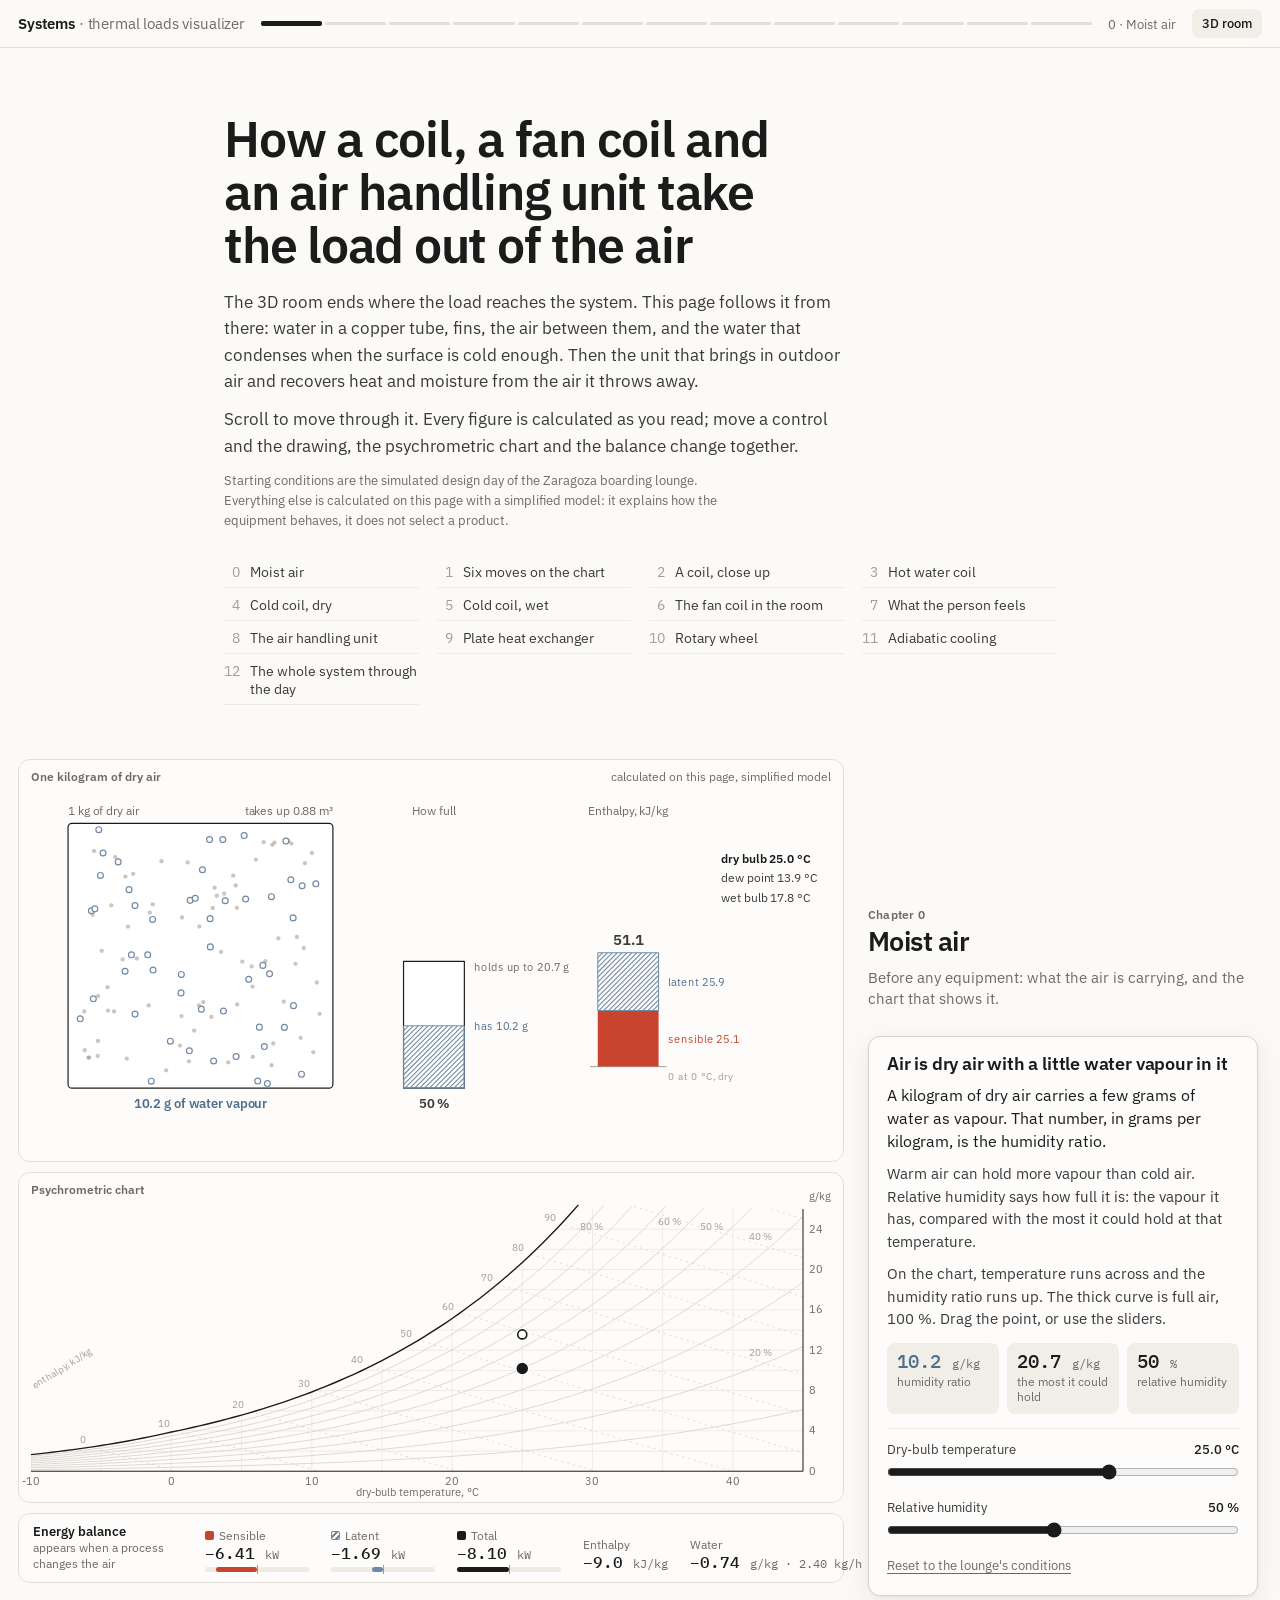
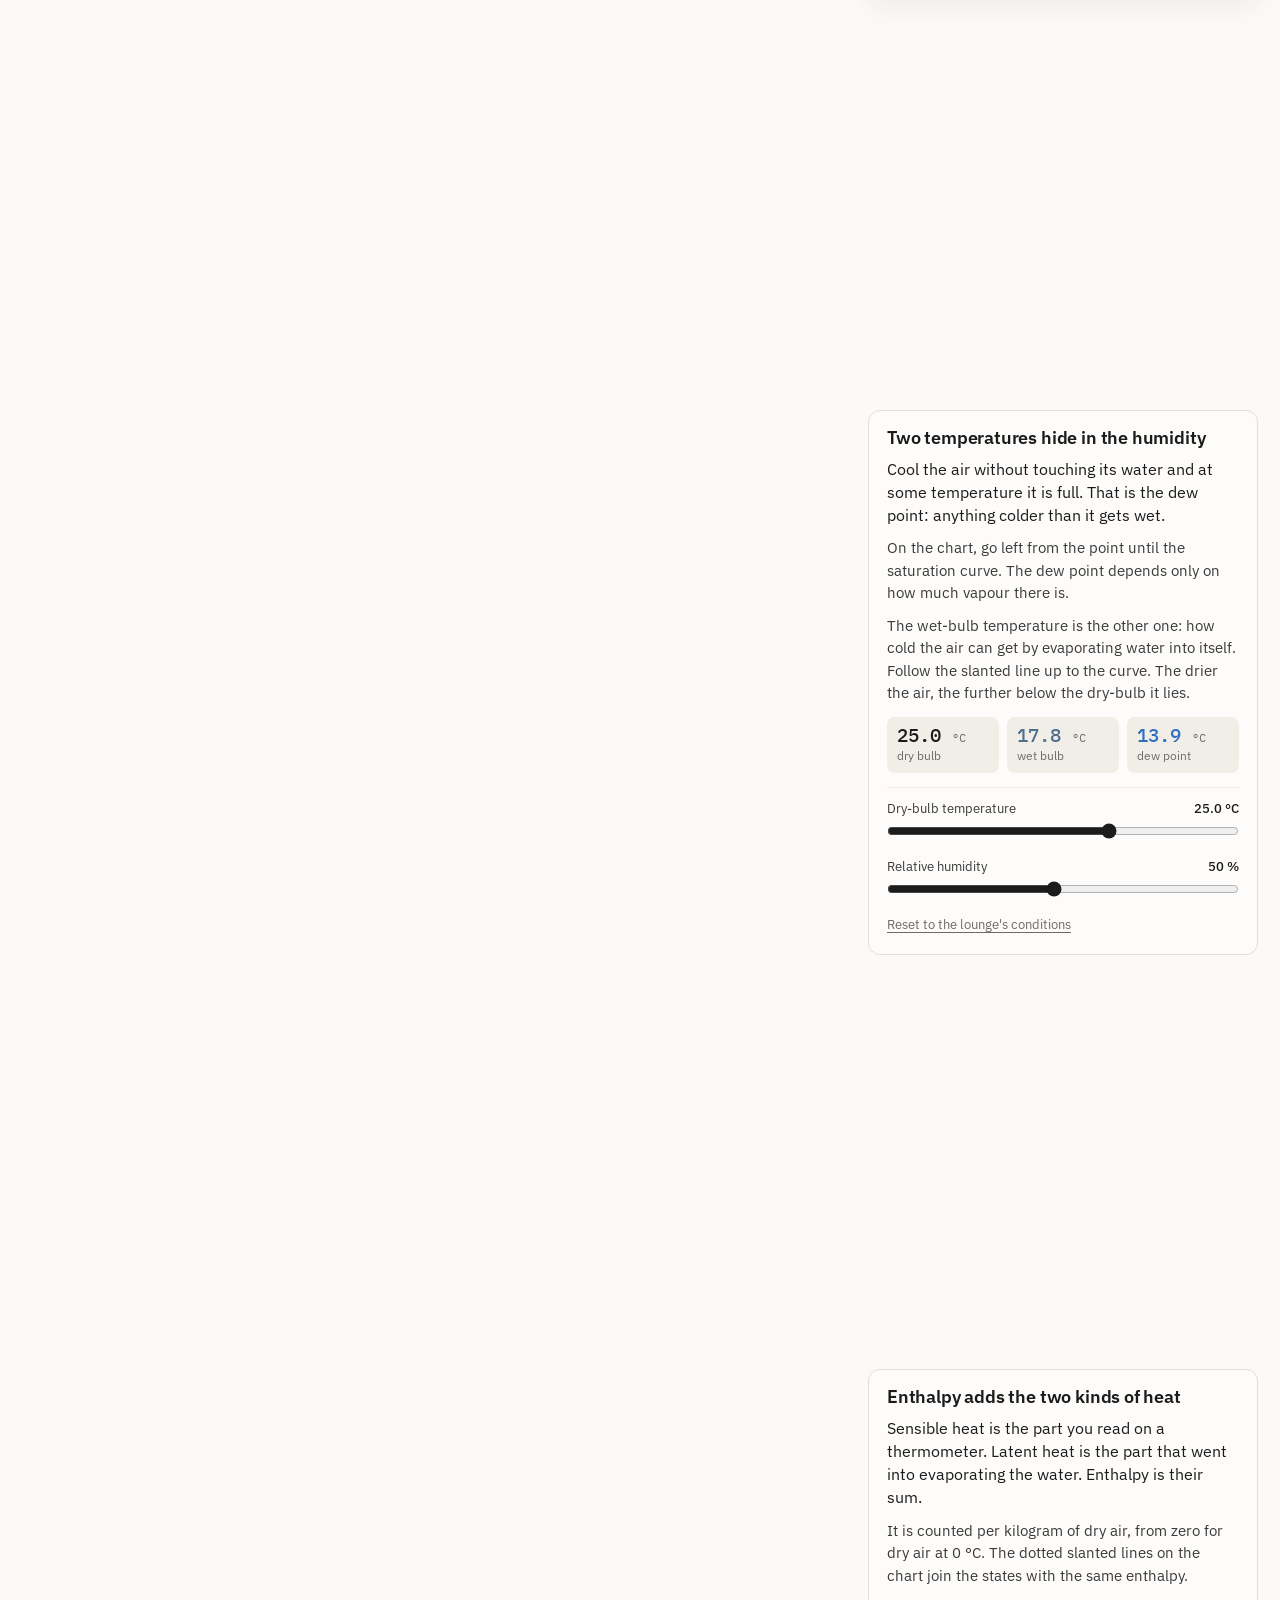
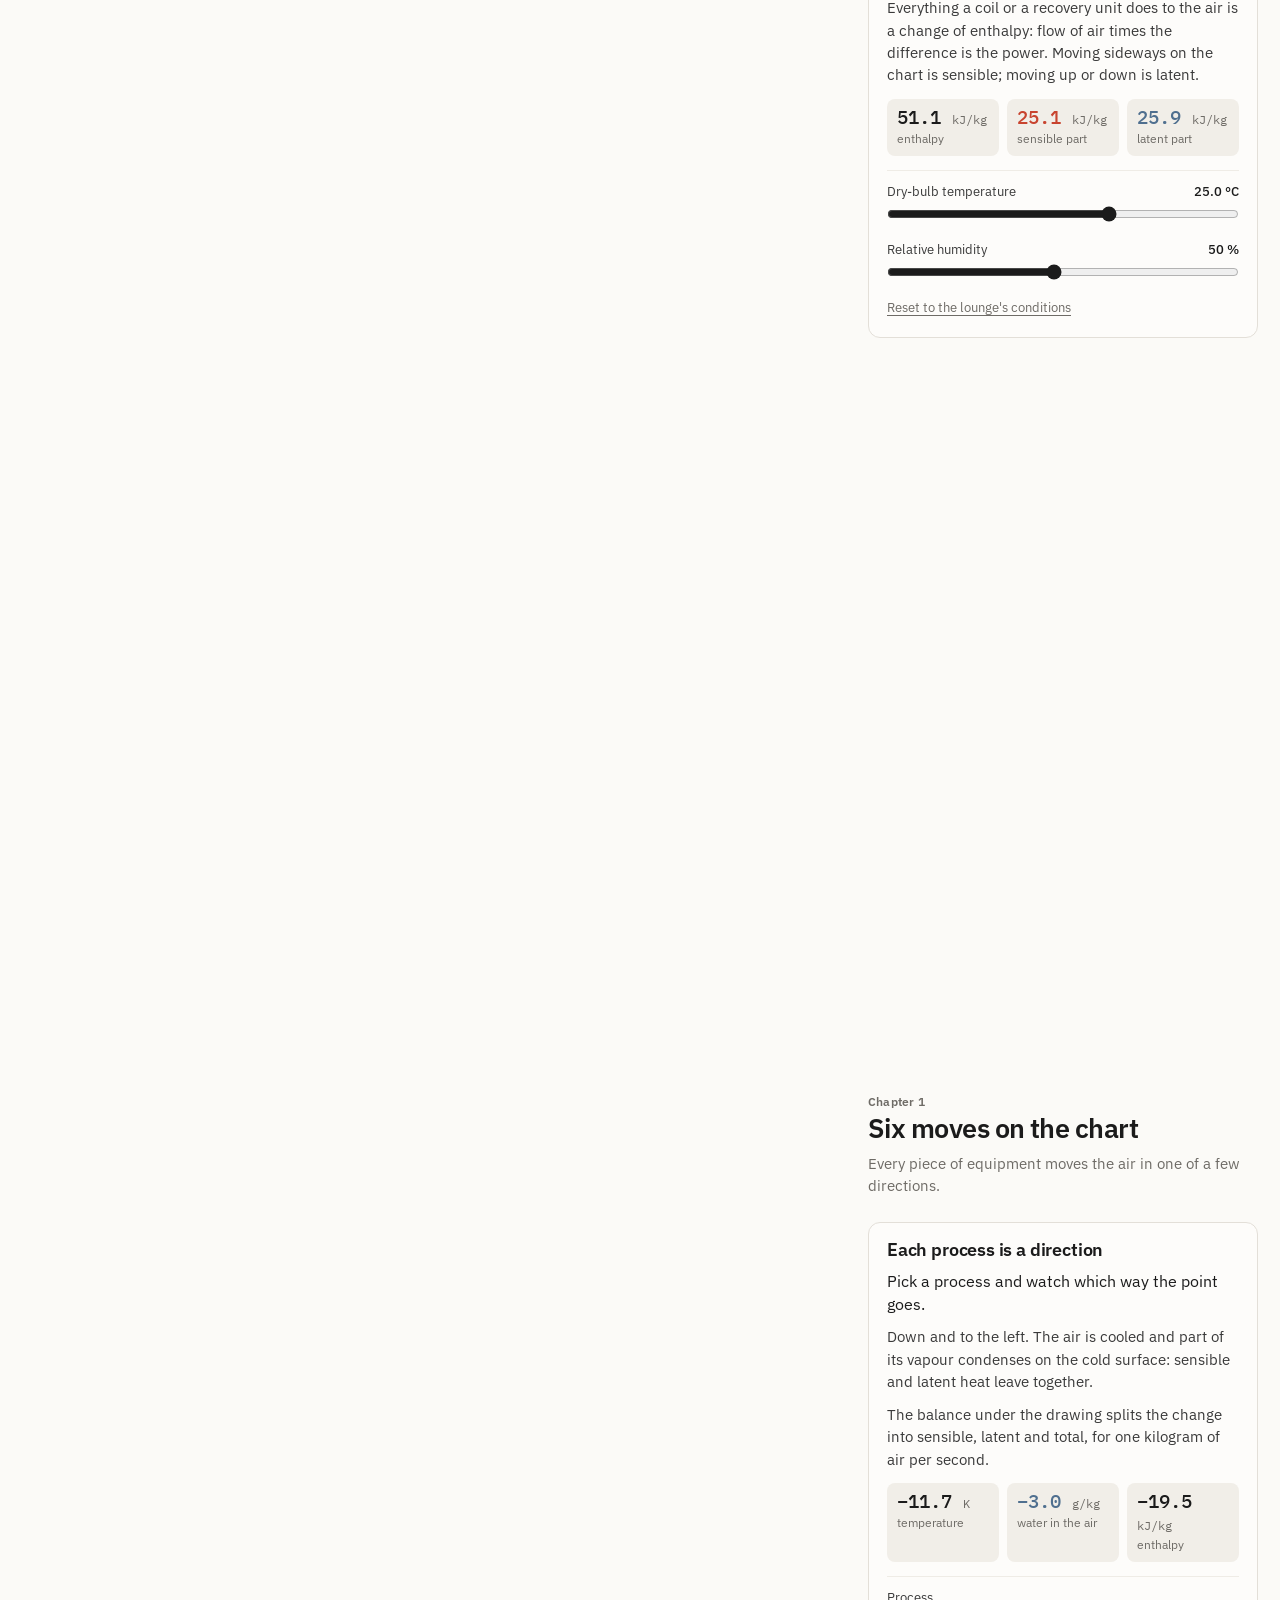
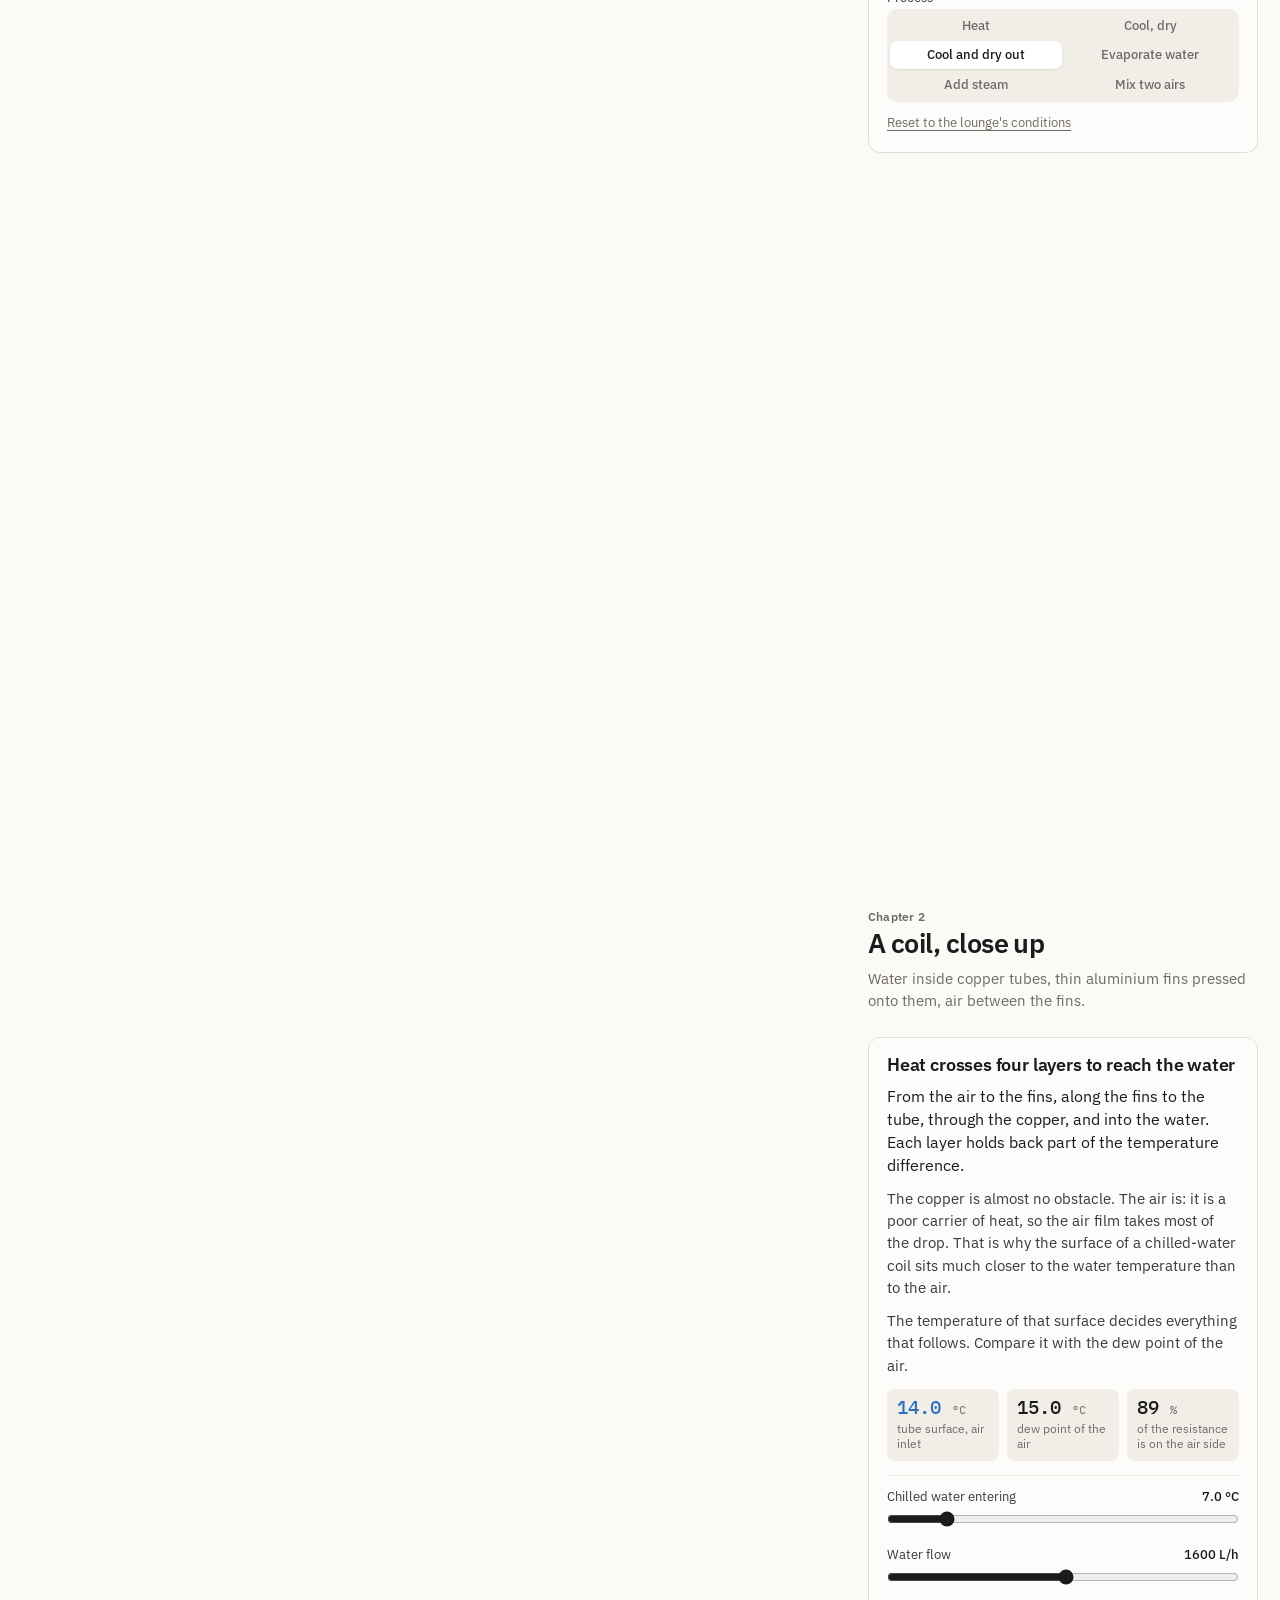
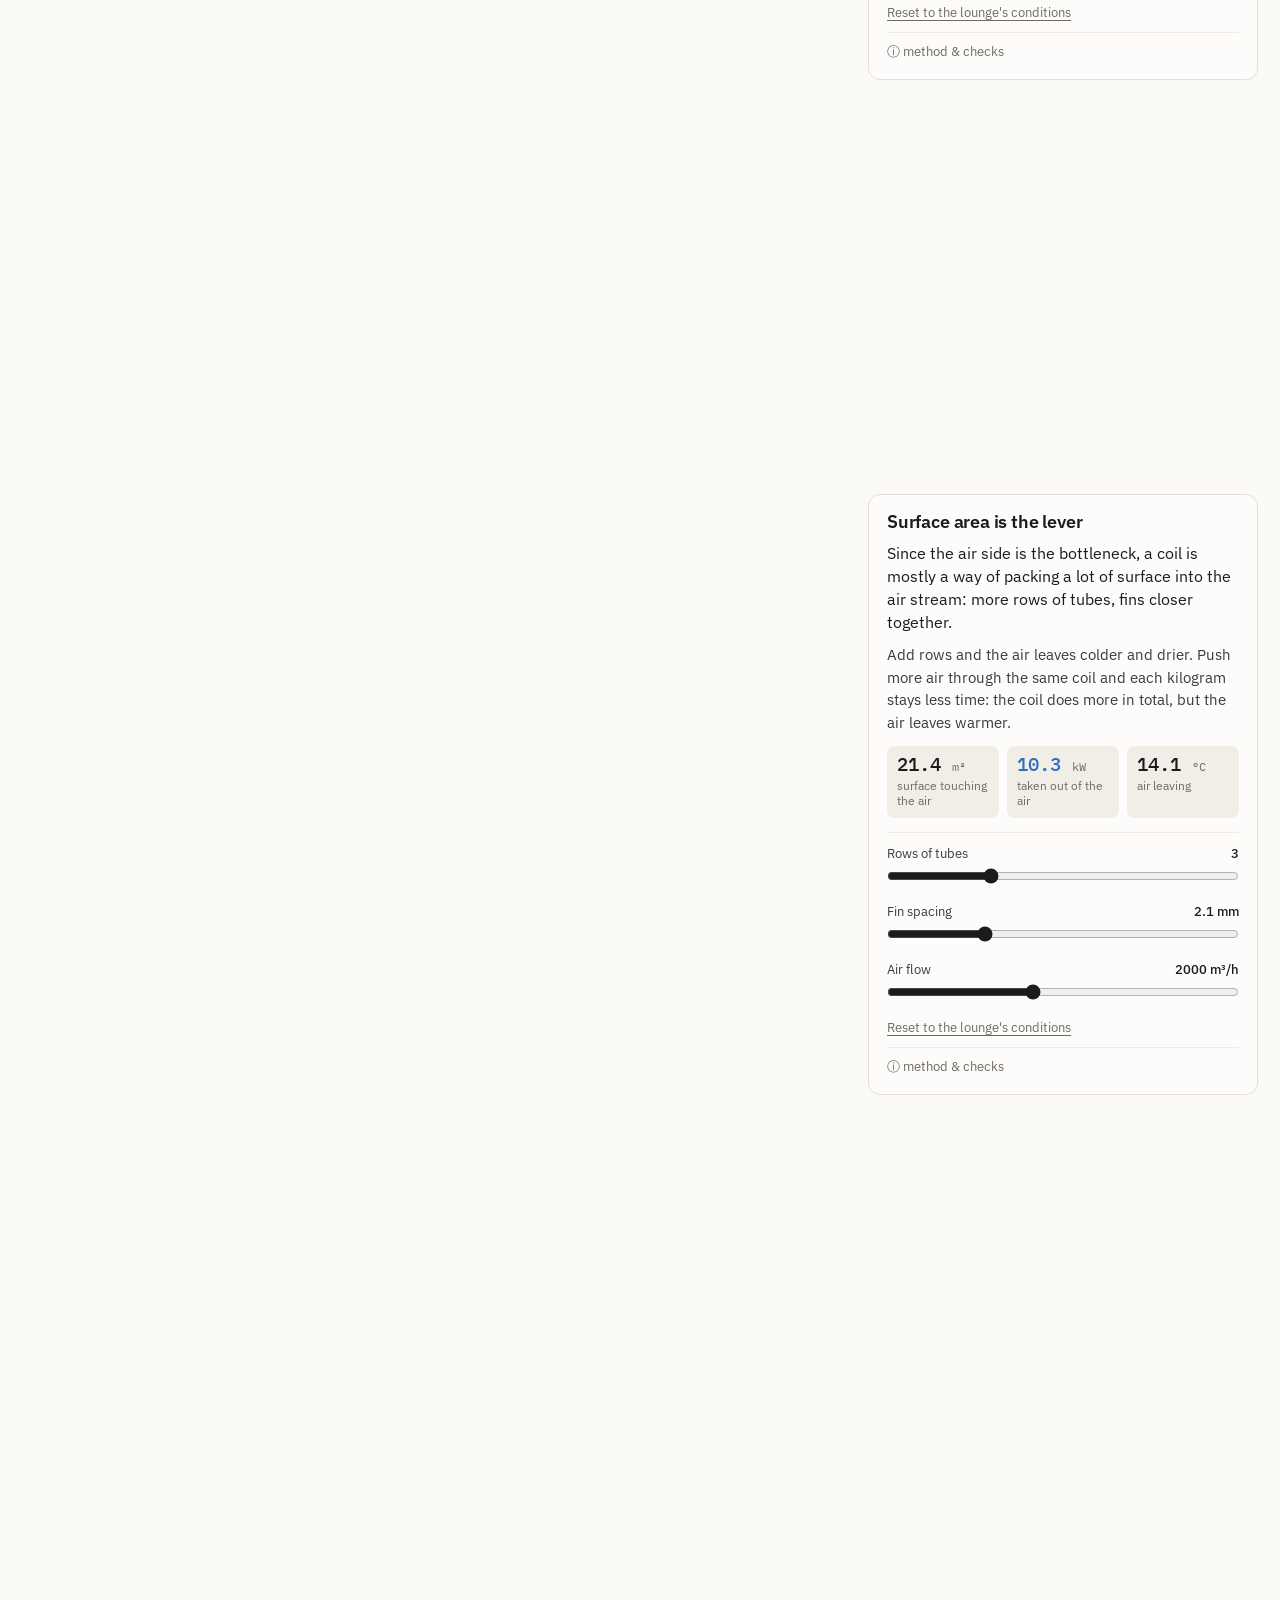
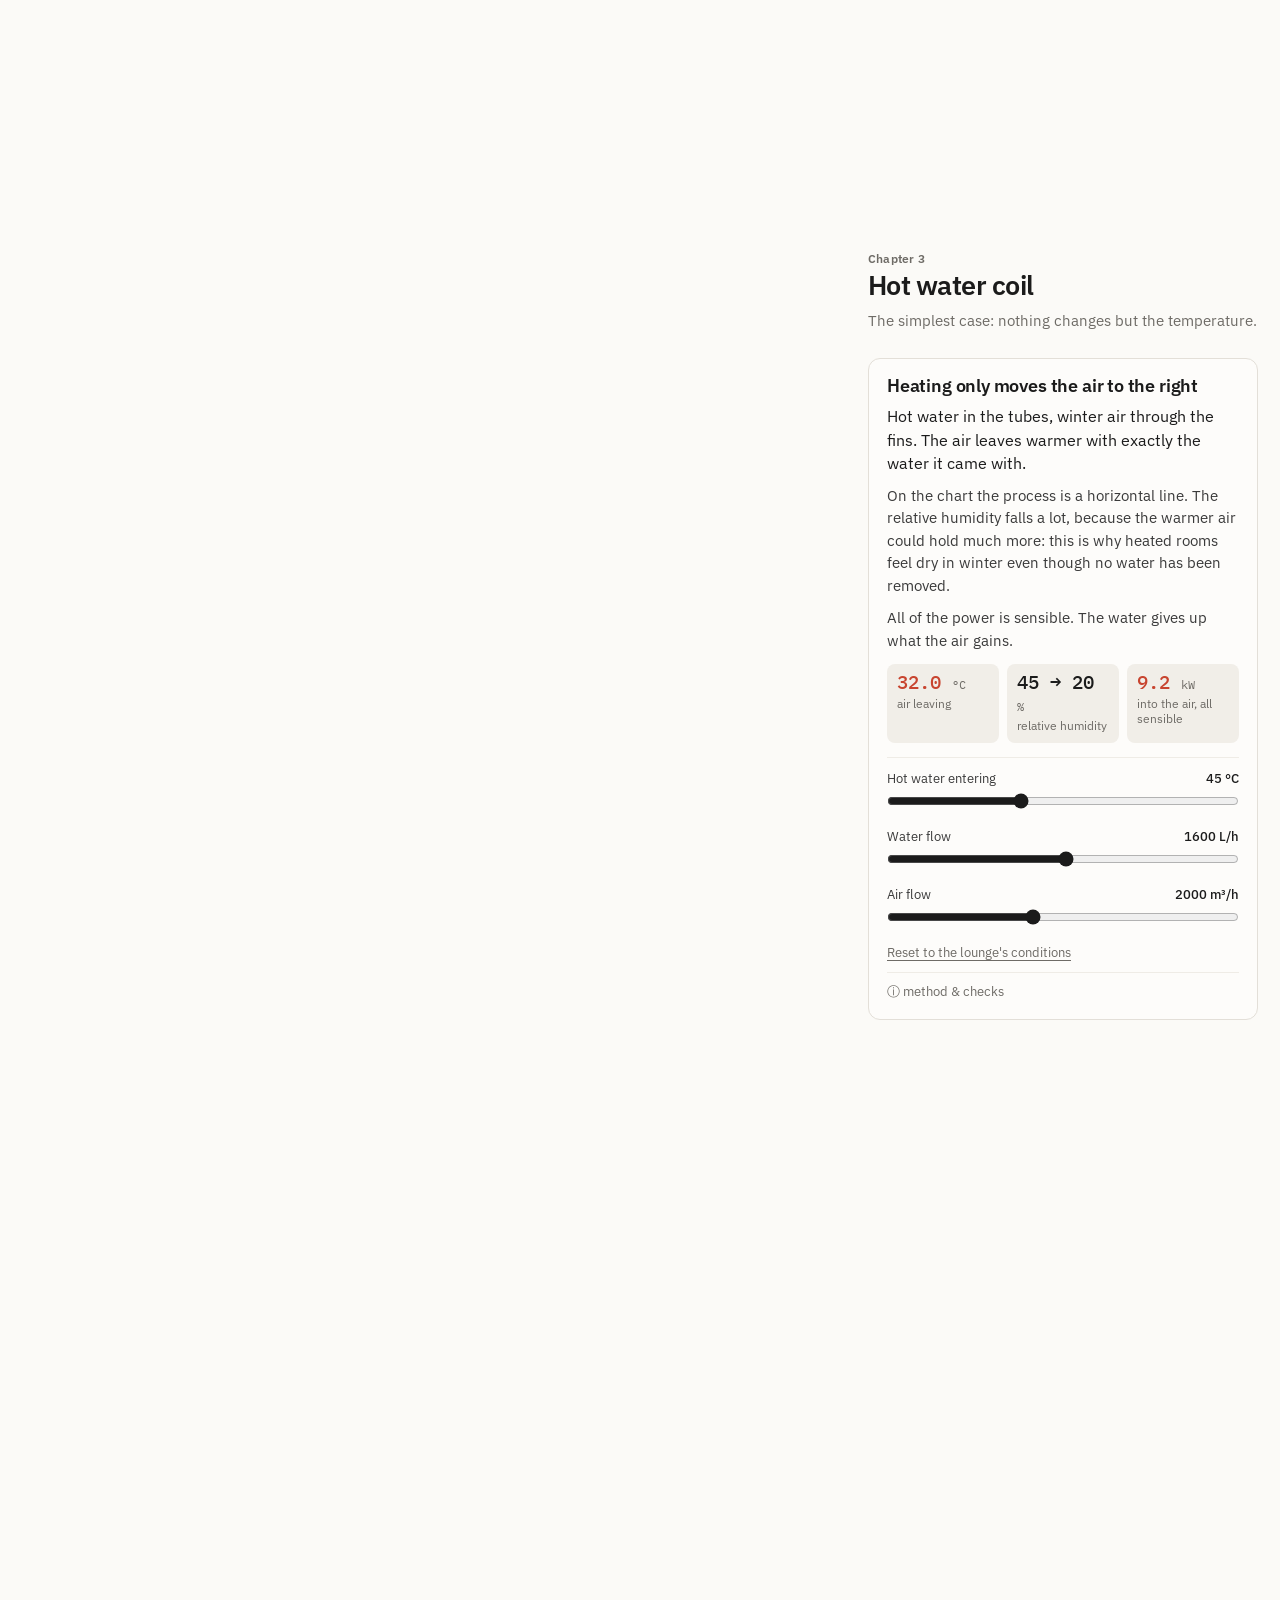
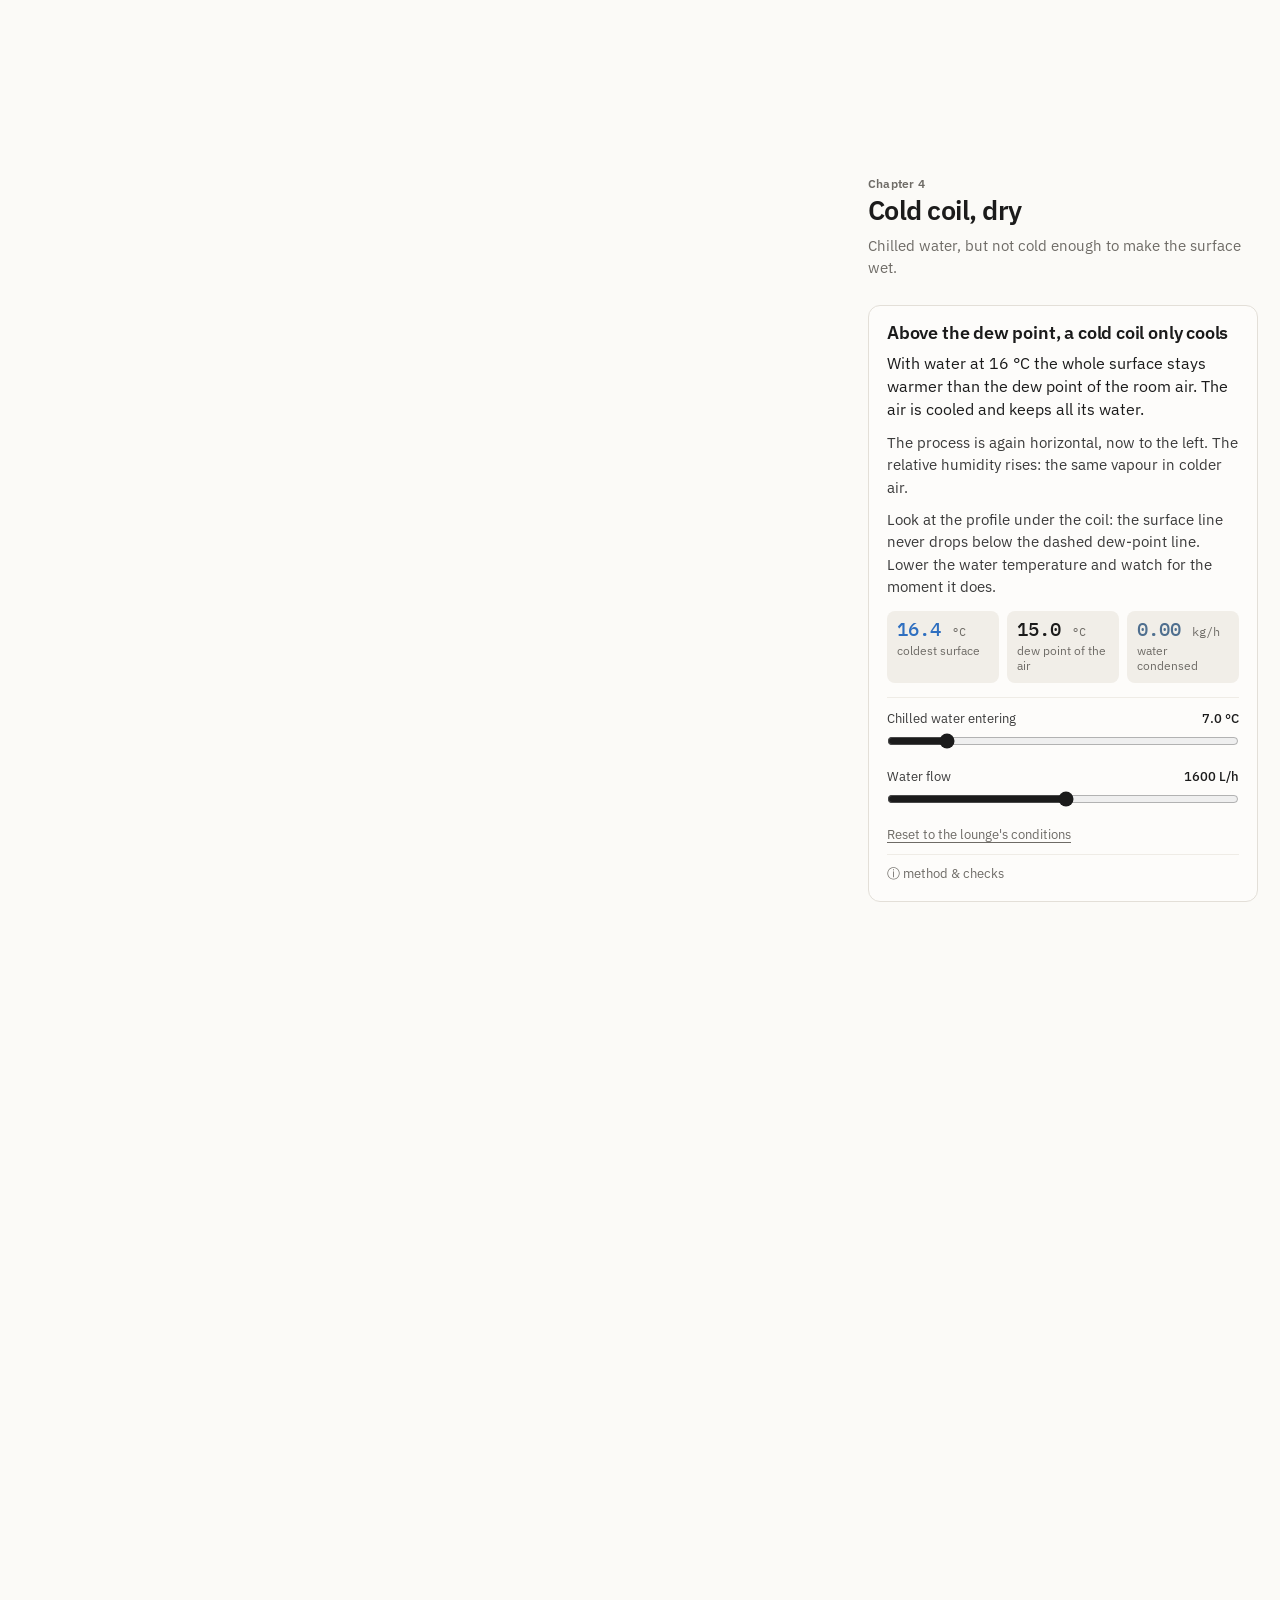
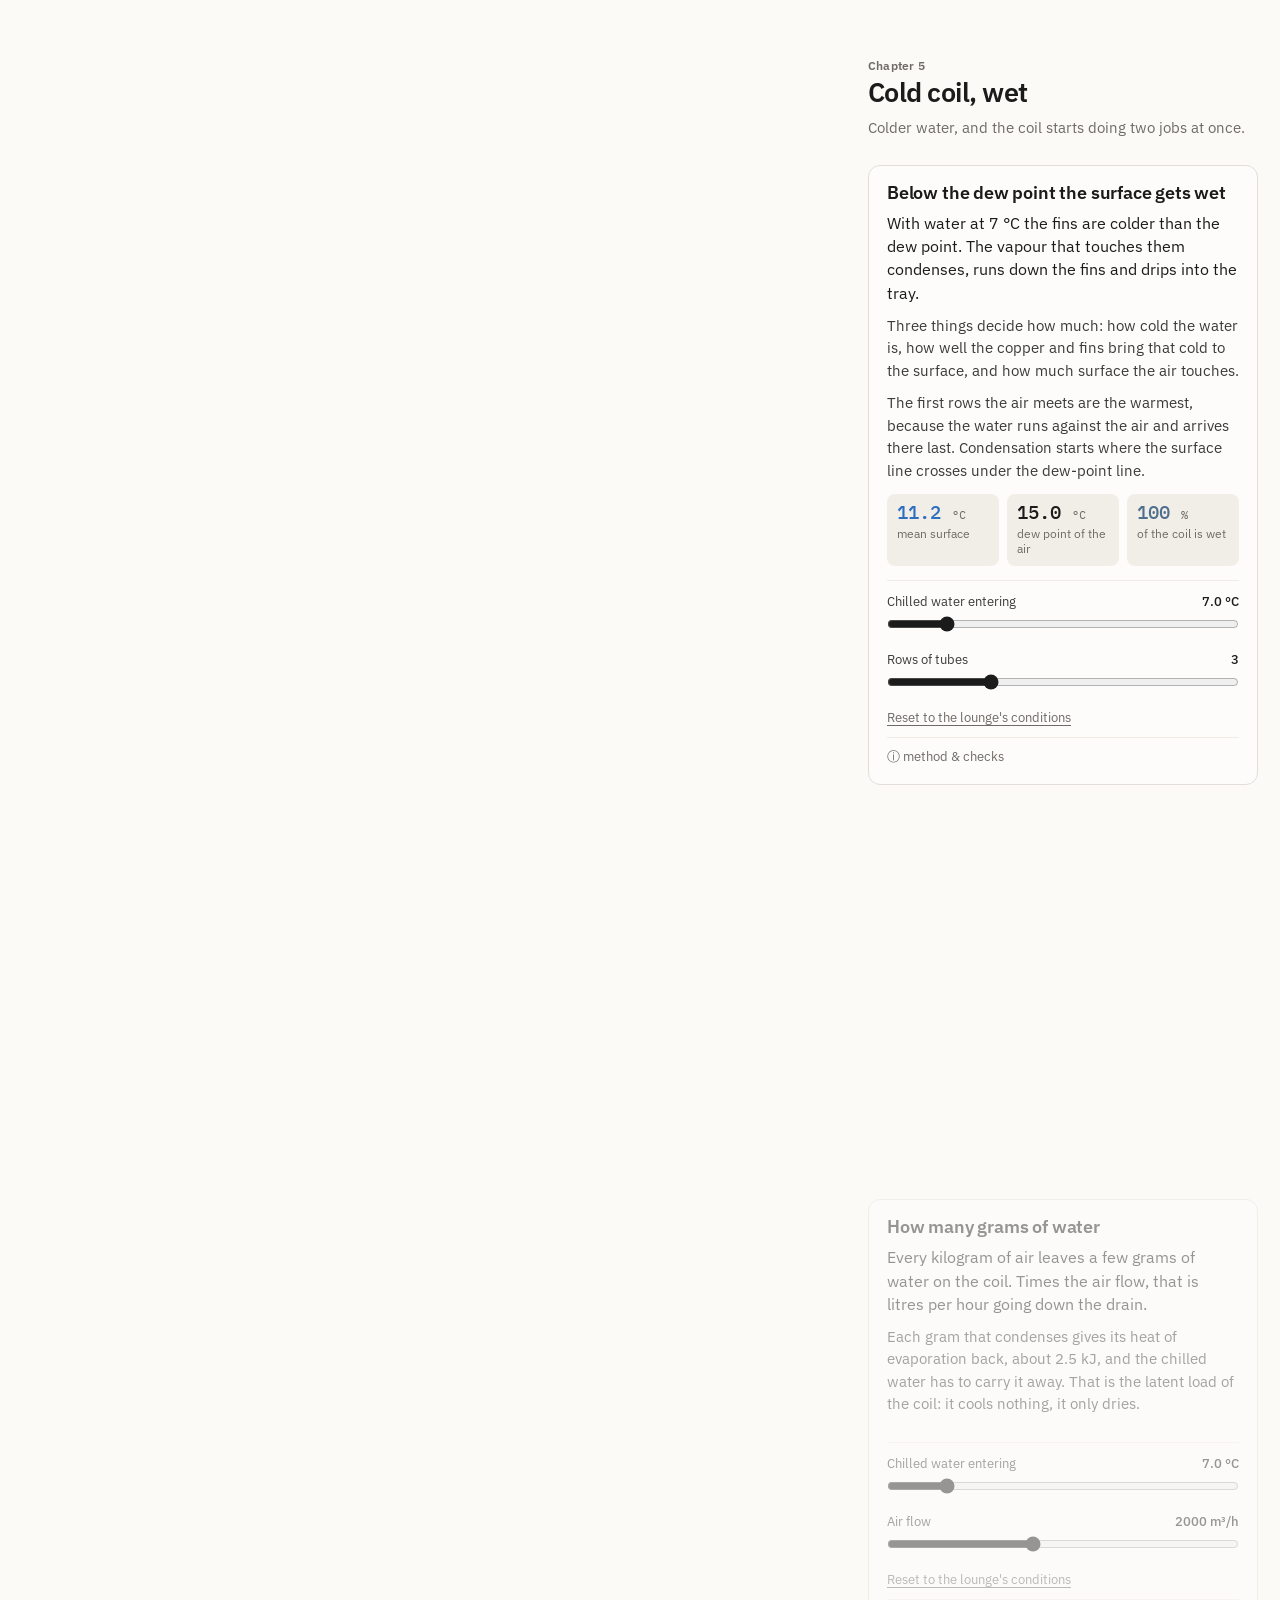
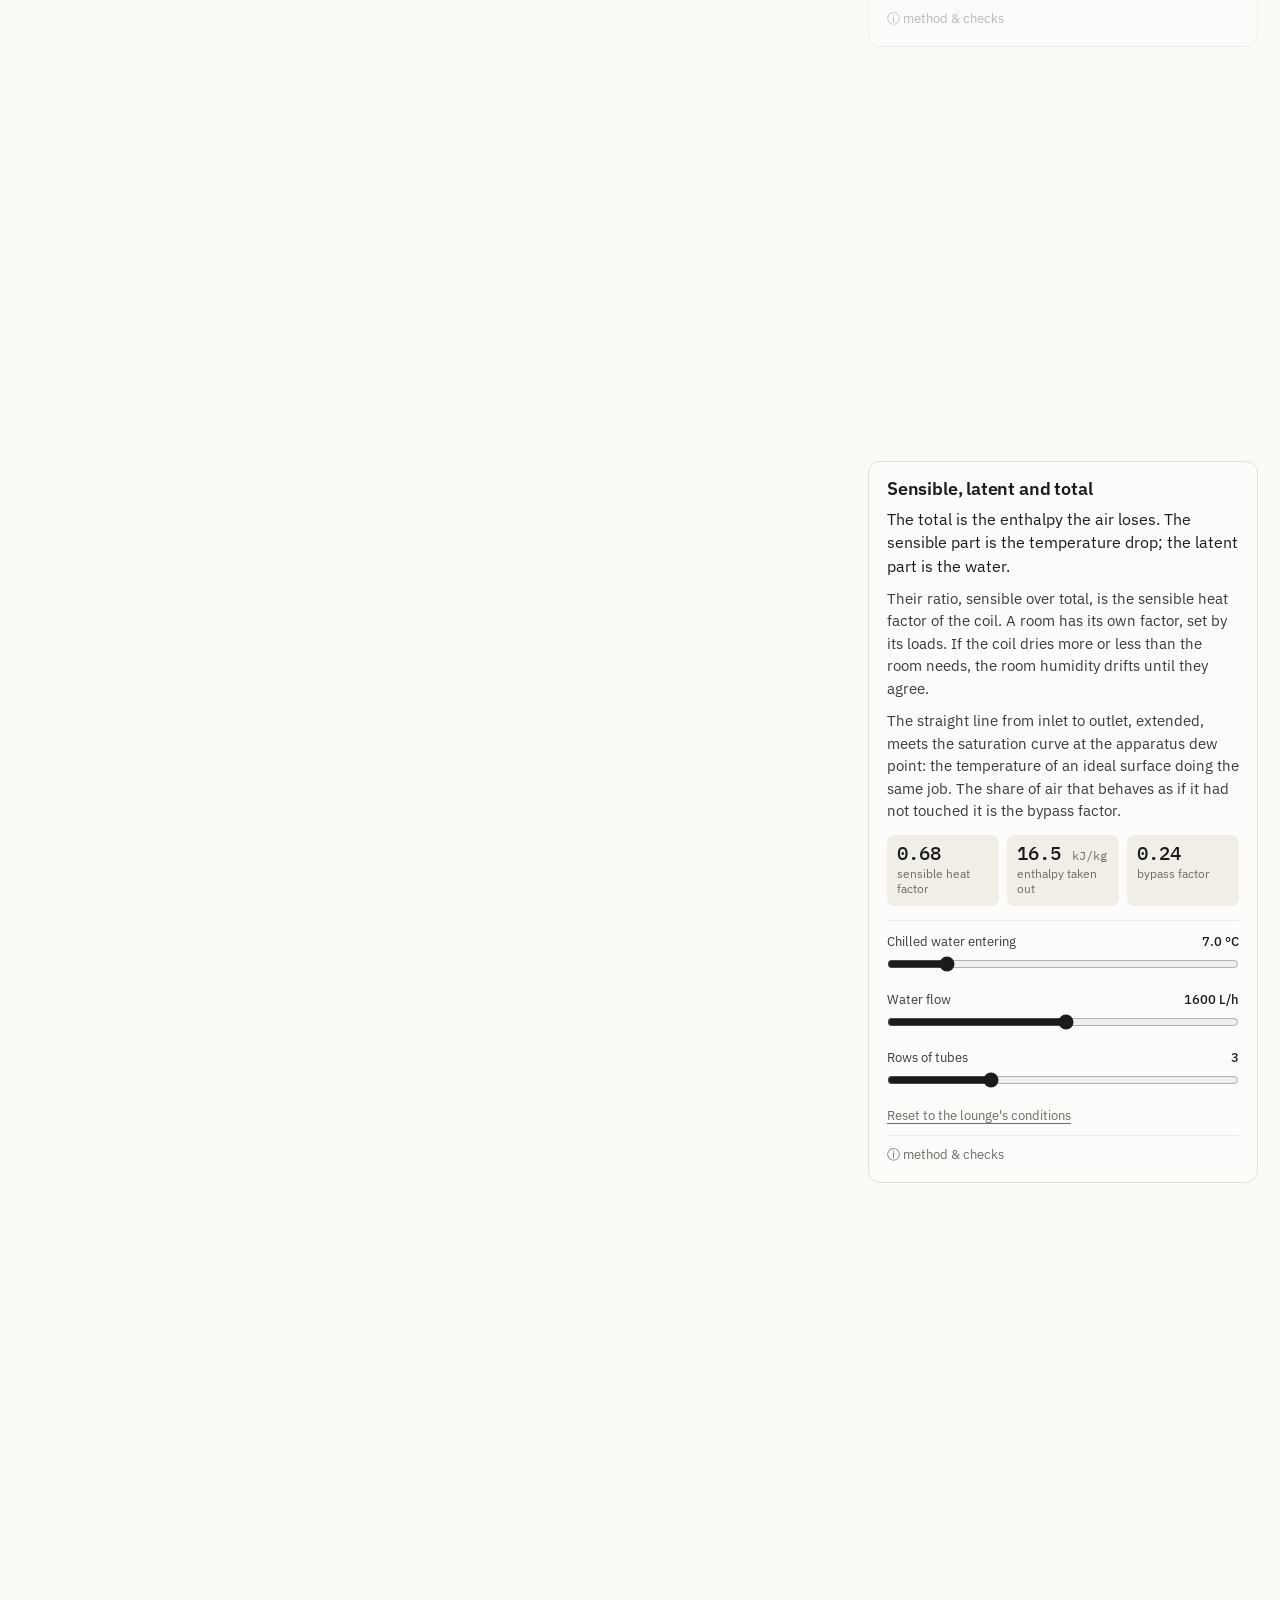
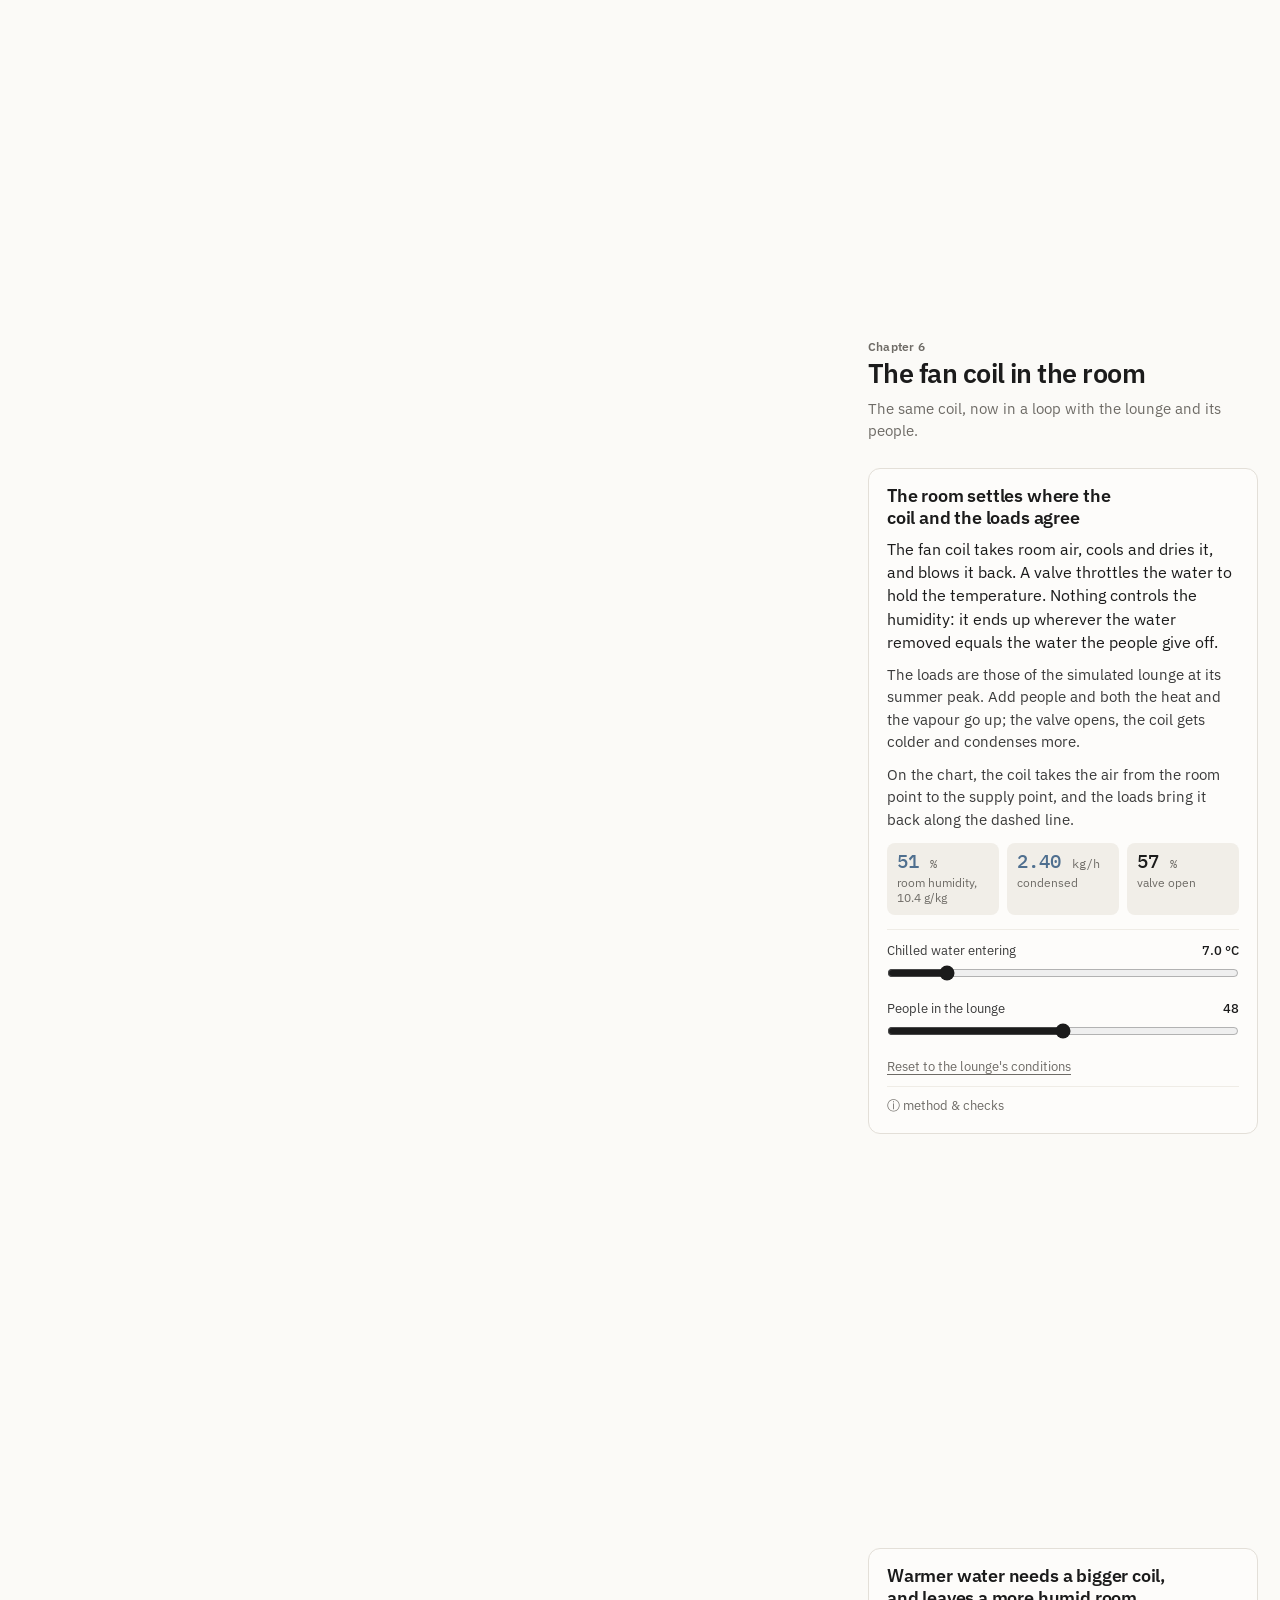
==== systems.html @ 63a21b61 "Systems page: coils, fan coil, comfort, air handling unit, recovery and adiabatic cooling Scroll-dri" ====
<!doctype html>
<html lang="en">
<head>
<meta charset="utf-8">
<meta name="viewport" content="width=device-width,initial-scale=1">
<title>Systems · coils, air handling and heat recovery</title>
<link rel="preconnect" href="https://fonts.googleapis.com">
<link href="https://fonts.googleapis.com/css2?family=IBM+Plex+Sans:ital,wght@0,400;0,500;0,600;1,400&family=IBM+Plex+Mono:wght@400;500&display=swap" rel="stylesheet">
<style>
  :root {
    --ink: #1b1b1b; --ink-2: #3a3a3a; --muted: #6e6b66; --line: #e3dfd8; --line-2: #efece6;
    --paper: #fbfaf7; --surface: #fdfcfa; --chip: #f1eee8; --hover: #f3f0ea;
    --focus: #2f6fc0; --r-panel: 12px; --r-ctl: 8px;
    --hot: #c8442f; --cold: #2f6fc0; --vap: #6f8aa6; --warn: #7a5b00;
    --shadow: 0 8px 28px rgba(40,32,20,.08), 0 1px 3px rgba(40,32,20,.06);
    --top-h: 48px; --text-w: 430px;
  }
  * { box-sizing: border-box; }
  html { scroll-behavior: smooth; }
  body { margin: 0; background: var(--paper); color: var(--ink); font-family: "IBM Plex Sans", system-ui, sans-serif; -webkit-font-smoothing: antialiased; }
  ::selection { background: #cfe0f5; }
  button, input { font: inherit; color: inherit; }
  button { cursor: pointer; }
  :focus-visible { outline: 2px solid var(--focus); outline-offset: 2px; border-radius: 6px; }
  .mono, .num { font-family: "IBM Plex Mono", ui-monospace, monospace; font-variant-numeric: tabular-nums; }

  /* ---- top bar */
  #top { position: sticky; top: 0; z-index: 10; height: var(--top-h); display: flex; align-items: center; gap: 16px; padding: 0 18px; background: rgba(251,250,247,.94); backdrop-filter: blur(6px); border-bottom: 1px solid var(--line); }
  #top .brand { font-size: 15px; font-weight: 600; letter-spacing: -.01em; white-space: nowrap; }
  #top .brand span { color: var(--muted); font-weight: 400; }
  #dots { flex: 1; display: flex; align-items: center; gap: 3px; min-width: 0; overflow: hidden; }
  #dots a { flex: 1 1 0; max-width: 64px; height: 20px; display: grid; align-items: center; }
  #dots a i { display: block; height: 3px; border-radius: 2px; background: var(--line); transition: background .2s, height .2s; }
  #dots a:hover i { background: #bdb7ad; }
  #dots a.done i { background: #8b867d; }
  #dots a.on i { background: var(--ink); height: 5px; }
  #where { font-size: 12.5px; color: var(--muted); white-space: nowrap; }
  #top .back { font-size: 13px; font-weight: 500; text-decoration: none; color: var(--ink); padding: 6px 10px; border-radius: var(--r-ctl); background: var(--chip); white-space: nowrap; }
  #top .back:hover { background: #e8e4dc; }

  /* ---- hero */
  #hero { max-width: 880px; margin: 0 auto; padding: 64px 24px 40px; }
  #hero h1 { font-size: clamp(30px, 4.6vw, 50px); line-height: 1.06; letter-spacing: -.025em; font-weight: 600; margin: 0 0 18px; text-wrap: balance; }
  #hero p { font-size: 17px; line-height: 1.55; color: var(--ink-2); max-width: 62ch; margin: 0 0 12px; }
  #hero .src { font-size: 13px; color: var(--muted); }
  #toc { display: grid; grid-template-columns: repeat(auto-fill, minmax(190px, 1fr)); gap: 2px 18px; margin: 26px 0 0; padding: 0; list-style: none; counter-reset: c -1; }
  #toc li { counter-increment: c; }
  #toc a { display: flex; gap: 10px; padding: 6px 0; font-size: 14px; color: var(--ink-2); text-decoration: none; border-bottom: 1px solid var(--line-2); }
  #toc a::before { content: counter(c); color: #a29d95; width: 16px; text-align: right; font-variant-numeric: tabular-nums; }
  #toc a:hover { color: var(--ink); border-color: var(--ink); }

  /* ---- scrolly layout */
  #scrolly { display: grid; grid-template-columns: minmax(0, 1fr) var(--text-w); align-items: start; }
  #stage { position: sticky; top: var(--top-h); height: calc(100vh - var(--top-h)); height: calc(100dvh - var(--top-h)); padding: 14px 6px 14px 18px; display: flex; flex-direction: column; gap: 10px; min-width: 0; }
  #views { flex: 1; min-height: 0; display: grid; grid-template-columns: 1fr; grid-template-rows: minmax(0, 1.22fr) minmax(0, 1fr); gap: 10px; }
  .pane { position: relative; background: var(--surface); border: 1px solid var(--line); border-radius: var(--r-panel); overflow: hidden; min-height: 0; }
  .pane .cap { position: absolute; top: 9px; left: 12px; right: 12px; font-size: 12px; font-weight: 600; color: var(--muted); pointer-events: none; z-index: 1; display: flex; justify-content: space-between; gap: 8px; }
  .pane .cap small { font-weight: 400; font-size: 11.5px; text-align: right; }
  #scene, #chart { position: absolute; inset: 0; width: 100%; height: 100%; display: block; }
  #chart { touch-action: none; }
  #viewSeg { display: none; }
  @media (min-width: 1700px) { #views { grid-template-columns: minmax(0, 1.25fr) minmax(0, 1fr); grid-template-rows: 1fr; } }

  /* ---- balance bar */
  #balance { background: var(--surface); border: 1px solid var(--line); border-radius: var(--r-panel); padding: 9px 14px 10px; display: grid; grid-template-columns: minmax(150px, 1.1fr) repeat(5, auto); gap: 4px 22px; align-items: end; min-height: 62px; }
  #balance[data-empty="1"] > :not(.bt) { visibility: hidden; }
  #balance .bt { font-size: 12px; color: var(--muted); line-height: 1.35; align-self: center; }
  #balance .bt b { display: block; color: var(--ink); font-size: 13px; font-weight: 600; }
  .bcell { min-width: 0; }
  .bcell .k { font-size: 11.5px; color: var(--muted); white-space: nowrap; display: flex; align-items: center; gap: 5px; }
  .bcell .v { font-size: 16px; font-weight: 500; white-space: nowrap; }
  .bcell .v small { font-size: 11.5px; color: var(--muted); font-weight: 400; }
  .bcell .bar { height: 5px; margin-top: 4px; background: var(--line-2); border-radius: 3px; position: relative; width: 104px; }
  .bcell .bar i { position: absolute; top: 0; bottom: 0; border-radius: 3px; }
  .bcell .bar::after { content: ""; position: absolute; left: 50%; top: -2px; bottom: -2px; width: 1px; background: #a29d95; }
  .sw { width: 9px; height: 9px; border-radius: 2px; flex: none; }
  .sw.s { background: var(--hot); } .sw.l { background: repeating-linear-gradient(135deg, var(--vap) 0 2px, #fff 2px 4px); outline: 1px solid var(--vap); outline-offset: -1px; } .sw.t { background: var(--ink); }

  /* ---- text column */
  #steps { padding: 0 22px 30vh 18px; min-width: 0; }
  .chapter-head { padding: 38vh 0 4px; }
  .chapter-head:first-child { padding-top: 18vh; }
  .chapter-head .n { font-size: 12px; font-weight: 600; color: var(--muted); letter-spacing: .02em; }
  .chapter-head h2 { margin: 4px 0 0; font-size: 27px; line-height: 1.12; letter-spacing: -.02em; font-weight: 600; text-wrap: balance; }
  .chapter-head p { margin: 10px 0 0; font-size: 14.5px; line-height: 1.5; color: var(--muted); }
  .step { margin: 22px 0 46vh; padding: 16px 18px 18px; background: var(--surface); border: 1px solid var(--line); border-radius: var(--r-panel); opacity: .45; transition: opacity .25s, box-shadow .25s, border-color .25s; scroll-margin-top: 30vh; }
  .step.on { opacity: 1; box-shadow: var(--shadow); border-color: #d9d4ca; }
  .step h3 { margin: 0 0 8px; font-size: 18px; line-height: 1.25; letter-spacing: -.01em; font-weight: 600; text-wrap: balance; }
  .step p { margin: 0 0 10px; font-size: 14.5px; line-height: 1.55; color: var(--ink-2); }
  .step p.say { font-size: 16px; color: var(--ink); line-height: 1.45; }
  .step p:last-child { margin-bottom: 0; }
  .step em.t { font-style: normal; font-weight: 500; border-bottom: 1px dotted #a29d95; }
  .facts { display: grid; grid-template-columns: repeat(auto-fit, minmax(96px, 1fr)); gap: 8px; margin: 12px 0; }
  .fact { background: var(--chip); border-radius: var(--r-ctl); padding: 8px 10px 9px; }
  .fact .v { font-size: 19px; font-weight: 500; line-height: 1.15; }
  .fact .v small { font-size: 12px; color: var(--muted); font-weight: 400; }
  .fact .k { font-size: 11.5px; color: var(--muted); line-height: 1.3; margin-top: 3px; }
  .fact.hot .v { color: var(--hot); } .fact.cold .v { color: var(--cold); } .fact.vap .v { color: #4f6f8f; }
  .warn { margin: 10px 0; padding: 8px 10px; border-radius: var(--r-ctl); background: #fbf3d9; color: var(--warn); font-size: 13.5px; line-height: 1.4; }
  .warn:empty { display: none; }

  .ctls { margin: 14px 0 4px; display: grid; gap: 12px; padding-top: 12px; border-top: 1px solid var(--line-2); }
  .ctl label { display: flex; justify-content: space-between; align-items: baseline; gap: 10px; font-size: 13px; color: var(--ink-2); margin-bottom: 3px; }
  .ctl label output { font-weight: 500; color: var(--ink); white-space: nowrap; }
  .ctl .hint { font-size: 11.5px; color: var(--muted); margin-top: 2px; }
  input[type=range] { width: 100%; margin: 0; accent-color: var(--ink); height: 22px; }
  .seg { display: grid; grid-auto-flow: column; grid-auto-columns: 1fr; gap: 2px; padding: 3px; background: var(--chip); border-radius: 10px; }
  .seg.wrap { grid-auto-flow: row; grid-template-columns: repeat(2, 1fr); }
  .seg button { border: 0; background: transparent; border-radius: 8px; padding: 6px 6px; font-size: 13px; font-weight: 500; color: var(--muted); line-height: 1.2; }
  .seg button:hover { color: var(--ink); }
  .seg button.on { background: #fff; color: var(--ink); box-shadow: 0 1px 2px rgba(0,0,0,.08); }
  .reset { border: 0; background: none; padding: 0; font-size: 12.5px; color: var(--muted); text-decoration: underline; text-underline-offset: 3px; justify-self: start; }
  .reset:hover { color: var(--ink); }
  details.more { margin-top: 12px; border-top: 1px solid var(--line-2); padding-top: 10px; }
  details.more summary { font-size: 13px; color: var(--muted); cursor: pointer; list-style: none; }
  details.more summary::before { content: "ⓘ  "; }
  details.more summary:hover { color: var(--ink); }
  details.more .mb { font-size: 13px; line-height: 1.5; color: var(--ink-2); margin-top: 8px; }
  details.more .mb p { font-size: 13px; margin: 0 0 8px; }
  details.more table { border-collapse: collapse; width: 100%; font-size: 12.5px; margin: 6px 0; }
  details.more td { padding: 3px 0; border-bottom: 1px solid var(--line-2); }
  details.more td:last-child { text-align: right; font-family: "IBM Plex Mono", monospace; white-space: nowrap; padding-left: 10px; }
  table.cmp { border-collapse: collapse; width: 100%; font-size: 13px; margin: 10px 0 4px; }
  table.cmp th { text-align: right; font-weight: 500; color: var(--muted); font-size: 11.5px; padding: 3px 0 3px 8px; border-bottom: 1px solid var(--line); }
  table.cmp th:first-child, table.cmp td:first-child { text-align: left; padding-left: 0; }
  table.cmp td { text-align: right; padding: 5px 0 5px 8px; border-bottom: 1px solid var(--line-2); font-variant-numeric: tabular-nums; }
  table.cmp tr.on td { font-weight: 600; }
  #end { max-width: 880px; margin: 0 auto; padding: 0 24px 90px; color: var(--muted); font-size: 13.5px; line-height: 1.55; }
  #end a { color: var(--ink); }

  /* ---- narrow screens: the stage stays on top, the text runs underneath */
  @media (max-width: 900px) {
    #where, #top .brand span { display: none; }
    #top { gap: 10px; padding: 0 12px; }
    #scrolly { display: block; }
    #stage { height: 50vh; height: 50dvh; padding: 8px 10px 6px; gap: 6px; background: var(--paper); z-index: 5; border-bottom: 1px solid var(--line); }
    #views { grid-template-rows: 1fr; }
    #views .pane { display: none; }
    #views[data-v="scene"] .pane.ps, #views[data-v="chart"] .pane.pc { display: block; }
    #viewSeg { display: grid; position: absolute; right: 16px; top: 14px; z-index: 3; padding: 2px; }
    #viewSeg button { padding: 4px 9px; font-size: 12px; }
    .pane .cap small { display: none; }
    #balance { grid-template-columns: repeat(3, 1fr); gap: 2px 10px; padding: 6px 10px; min-height: 0; }
    #balance .bt, .bcell.x { display: none; }
    .bcell .v { font-size: 14px; } .bcell .bar { width: 100%; }
    #steps { padding: 0 12px 40vh; }
    .step { margin-bottom: 30vh; scroll-margin-top: 56vh; }
    .chapter-head { padding-top: 14vh; }
    #hero { padding: 36px 16px 20px; }
  }
  @media (prefers-reduced-motion: reduce) { html { scroll-behavior: auto; } .step { transition: none; } }
</style>
<script src="data.js"></script>
</head>
<body>
<header id="top">
  <div class="brand">Systems <span>· thermal loads visualizer</span></div>
  <nav id="dots" aria-label="Chapters"></nav>
  <div id="where"></div>
  <a class="back" href="index.html">3D room</a>
</header>

<section id="hero">
  <h1>How a coil, a fan coil and an air handling unit take the load out of the air</h1>
  <p>The 3D room ends where the load reaches the system. This page follows it from there: water in a copper tube, fins, the air between them, and the water that condenses when the surface is cold enough. Then the unit that brings in outdoor air and recovers heat and moisture from the air it throws away.</p>
  <p>Scroll to move through it. Every figure is calculated as you read; move a control and the drawing, the psychrometric chart and the balance change together.</p>
  <p class="src">Starting conditions are the simulated design day of the Zaragoza boarding lounge. Everything else is calculated on this page with a simplified model: it explains how the equipment behaves, it does not select a product.</p>
  <ol id="toc"></ol>
</section>

<main id="scrolly">
  <div id="stage">
    <div class="seg" id="viewSeg"><button data-v="scene" class="on">Equipment</button><button data-v="chart">Chart</button></div>
    <div id="views" data-v="scene">
      <div class="pane ps"><div class="cap"><span id="sceneCap"></span><small id="sceneNote"></small></div><canvas id="scene" role="img"></canvas></div>
      <div class="pane pc"><div class="cap"><span>Psychrometric chart</span><small id="chartRead" class="num"></small></div><svg id="chart" role="img" aria-label="Psychrometric chart with the process of the current step"></svg></div>
    </div>
    <div id="balance" data-empty="1" aria-live="off">
      <div class="bt"><b id="balTitle"></b><span id="balSub"></span></div>
      <div class="bcell"><div class="k"><i class="sw s"></i>Sensible</div><div class="v num" id="bS"></div><div class="bar"><i id="bSb" style="background:var(--hot)"></i></div></div>
      <div class="bcell"><div class="k"><i class="sw l"></i>Latent</div><div class="v num" id="bL"></div><div class="bar"><i id="bLb" style="background:var(--vap)"></i></div></div>
      <div class="bcell"><div class="k"><i class="sw t"></i>Total</div><div class="v num" id="bT"></div><div class="bar"><i id="bTb" style="background:var(--ink)"></i></div></div>
      <div class="bcell x"><div class="k">Enthalpy</div><div class="v num" id="bH"></div></div>
      <div class="bcell x"><div class="k">Water</div><div class="v num" id="bW"></div></div>
    </div>
  </div>
  <div id="steps"></div>
</main>

<footer id="end">
  <p>Moist-air properties follow ASHRAE Fundamentals 2017. The coil is marched row by row with a water film, the copper wall, fin efficiency and an air film; where the surface is below the local dew point it condenses (Lewis number 1). Recovery units use fixed efficiencies. Comfort is ISO 7730. The models and their tests are in the <code>systems</code> folder of the <a href="https://github.com/AdriSonet/Thermal-Loads-Visualizer">repository</a>.</p>
  <p><a href="index.html">Back to the 3D room</a></p>
</footer>
<script type="module" src="systems/main.js"></script>
</body>
</html>
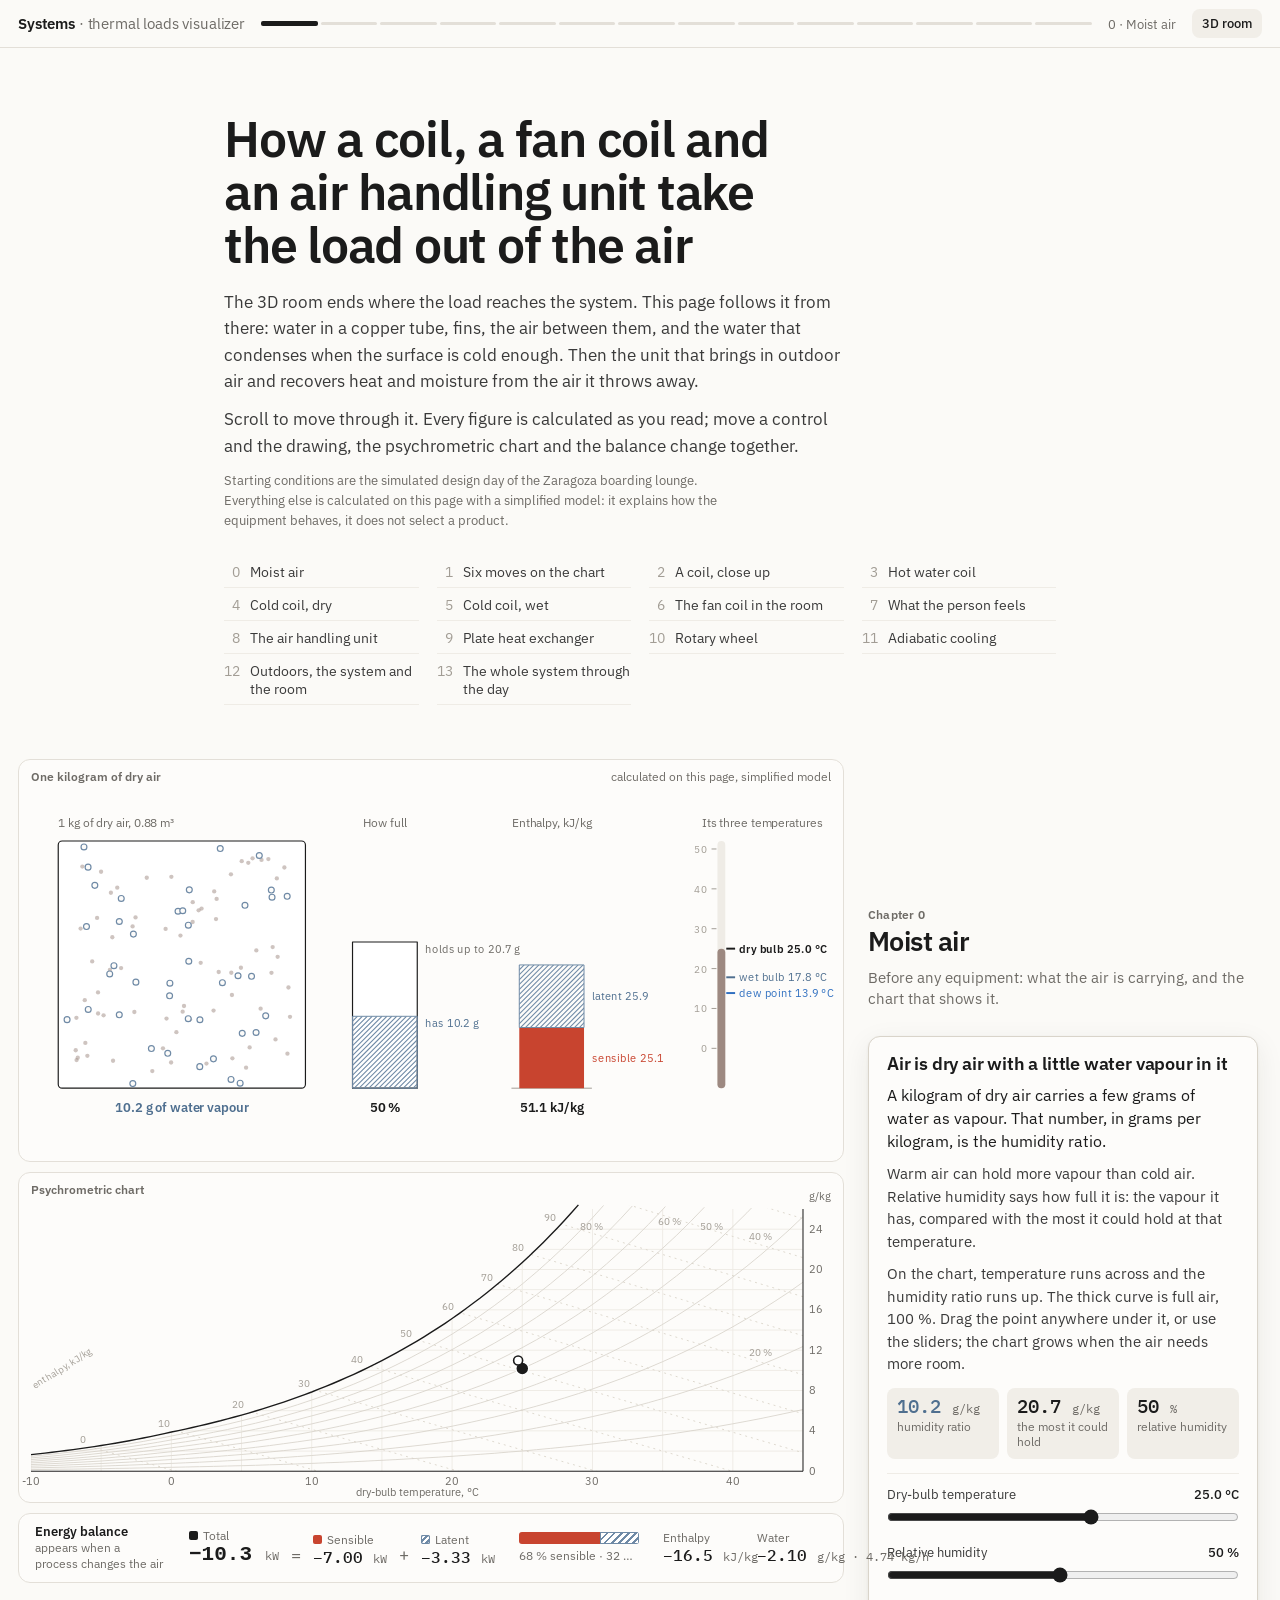
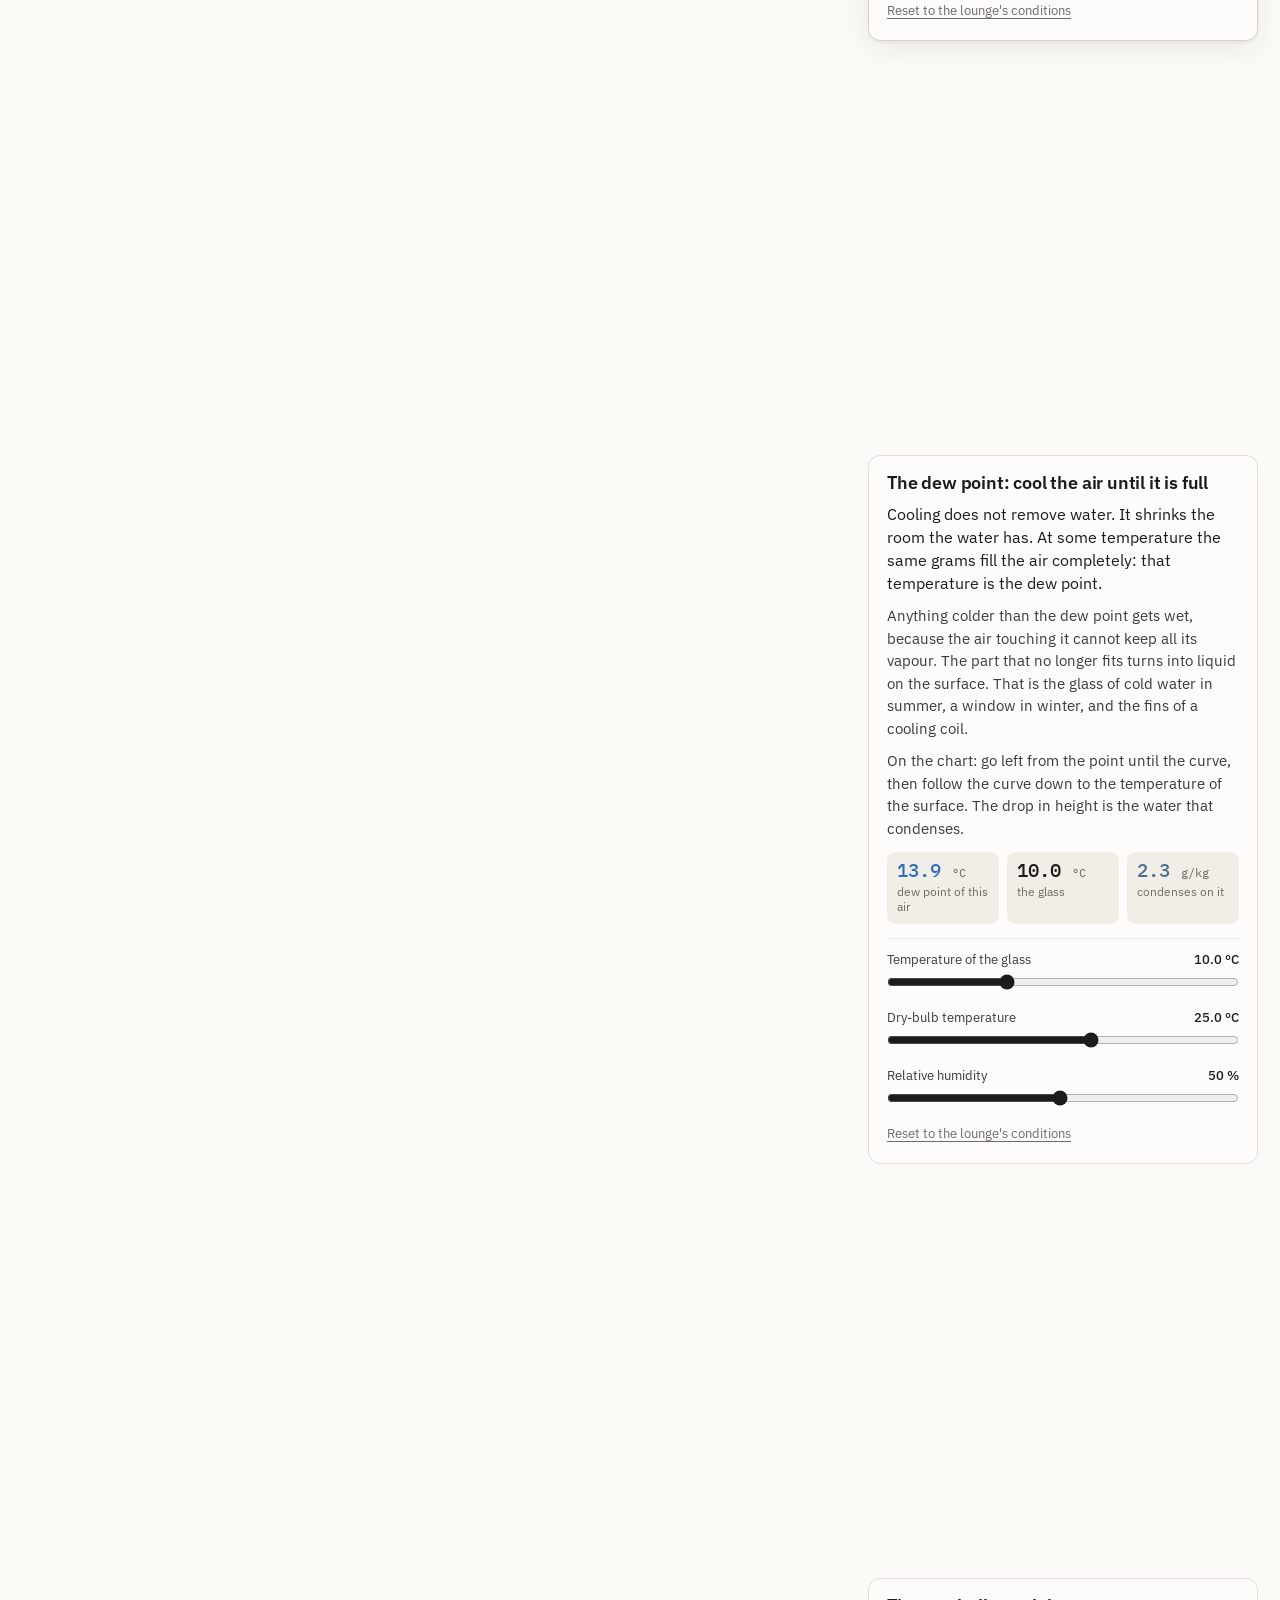
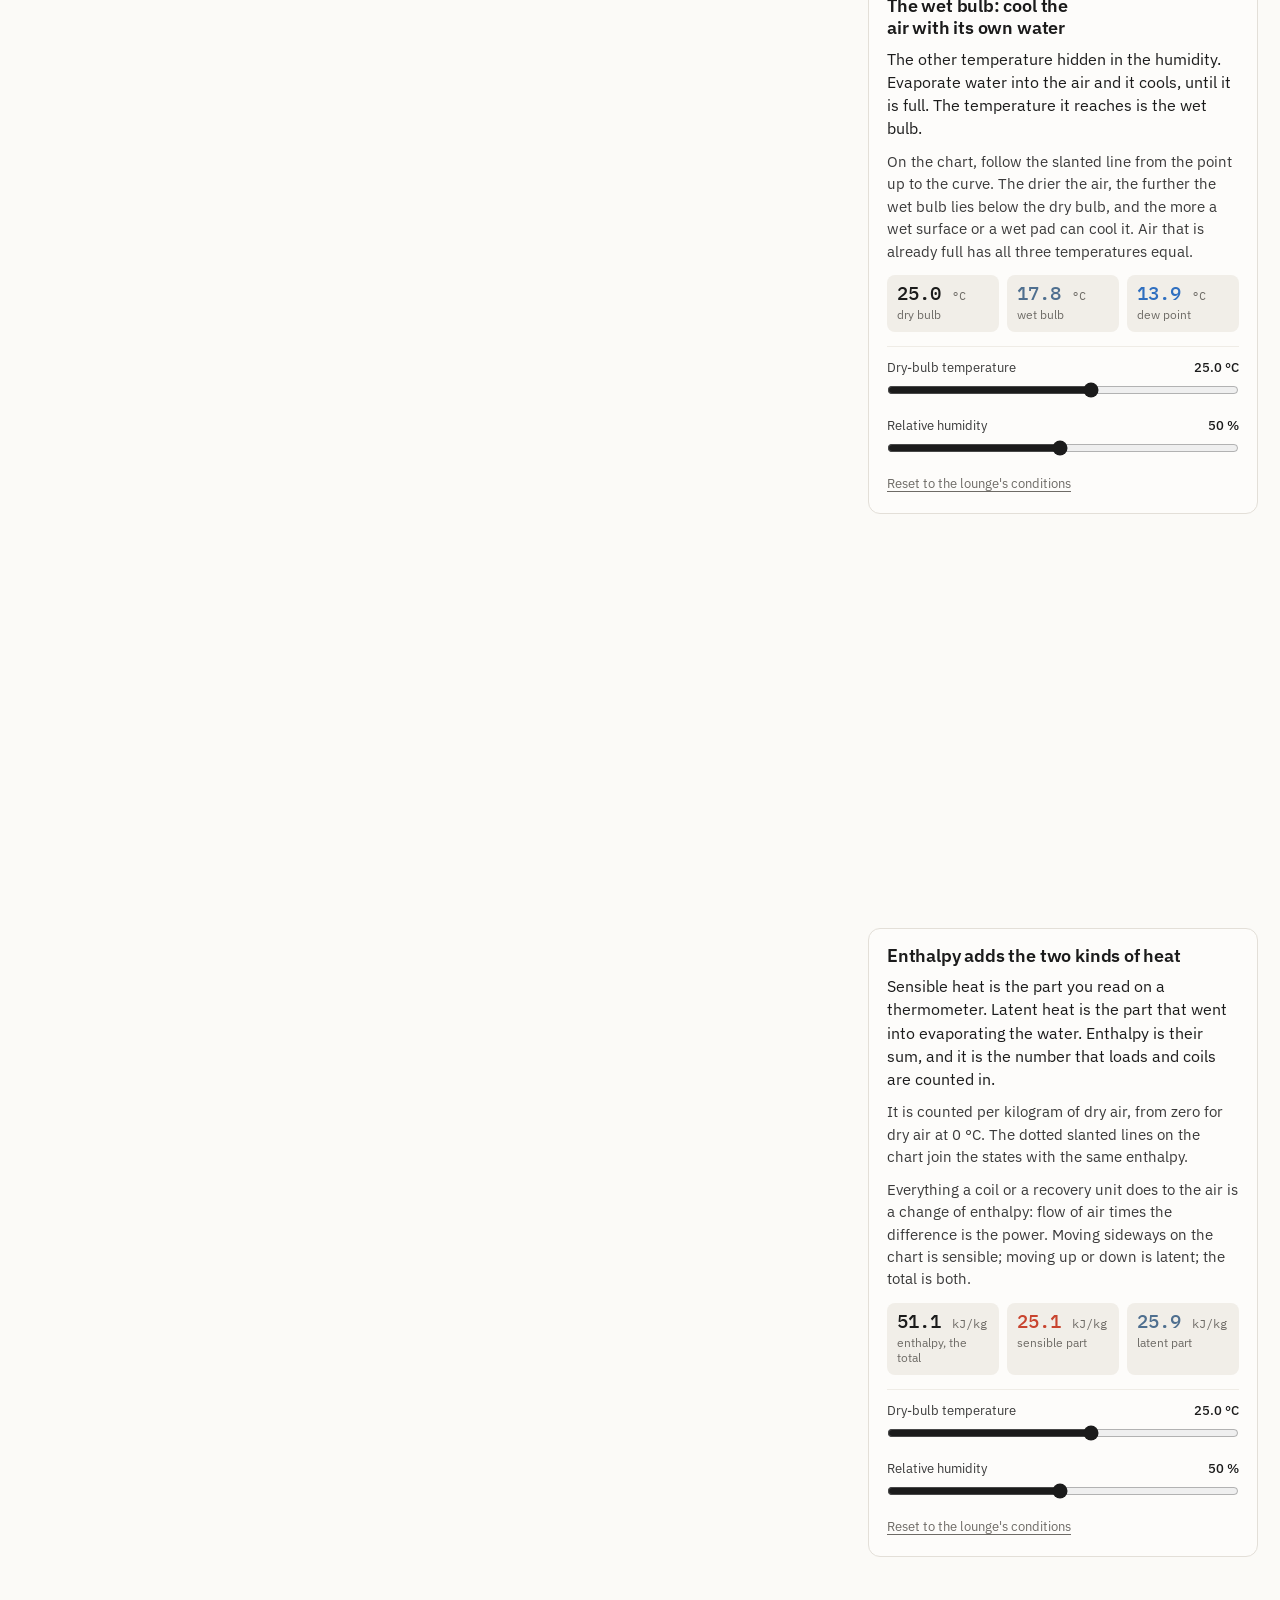
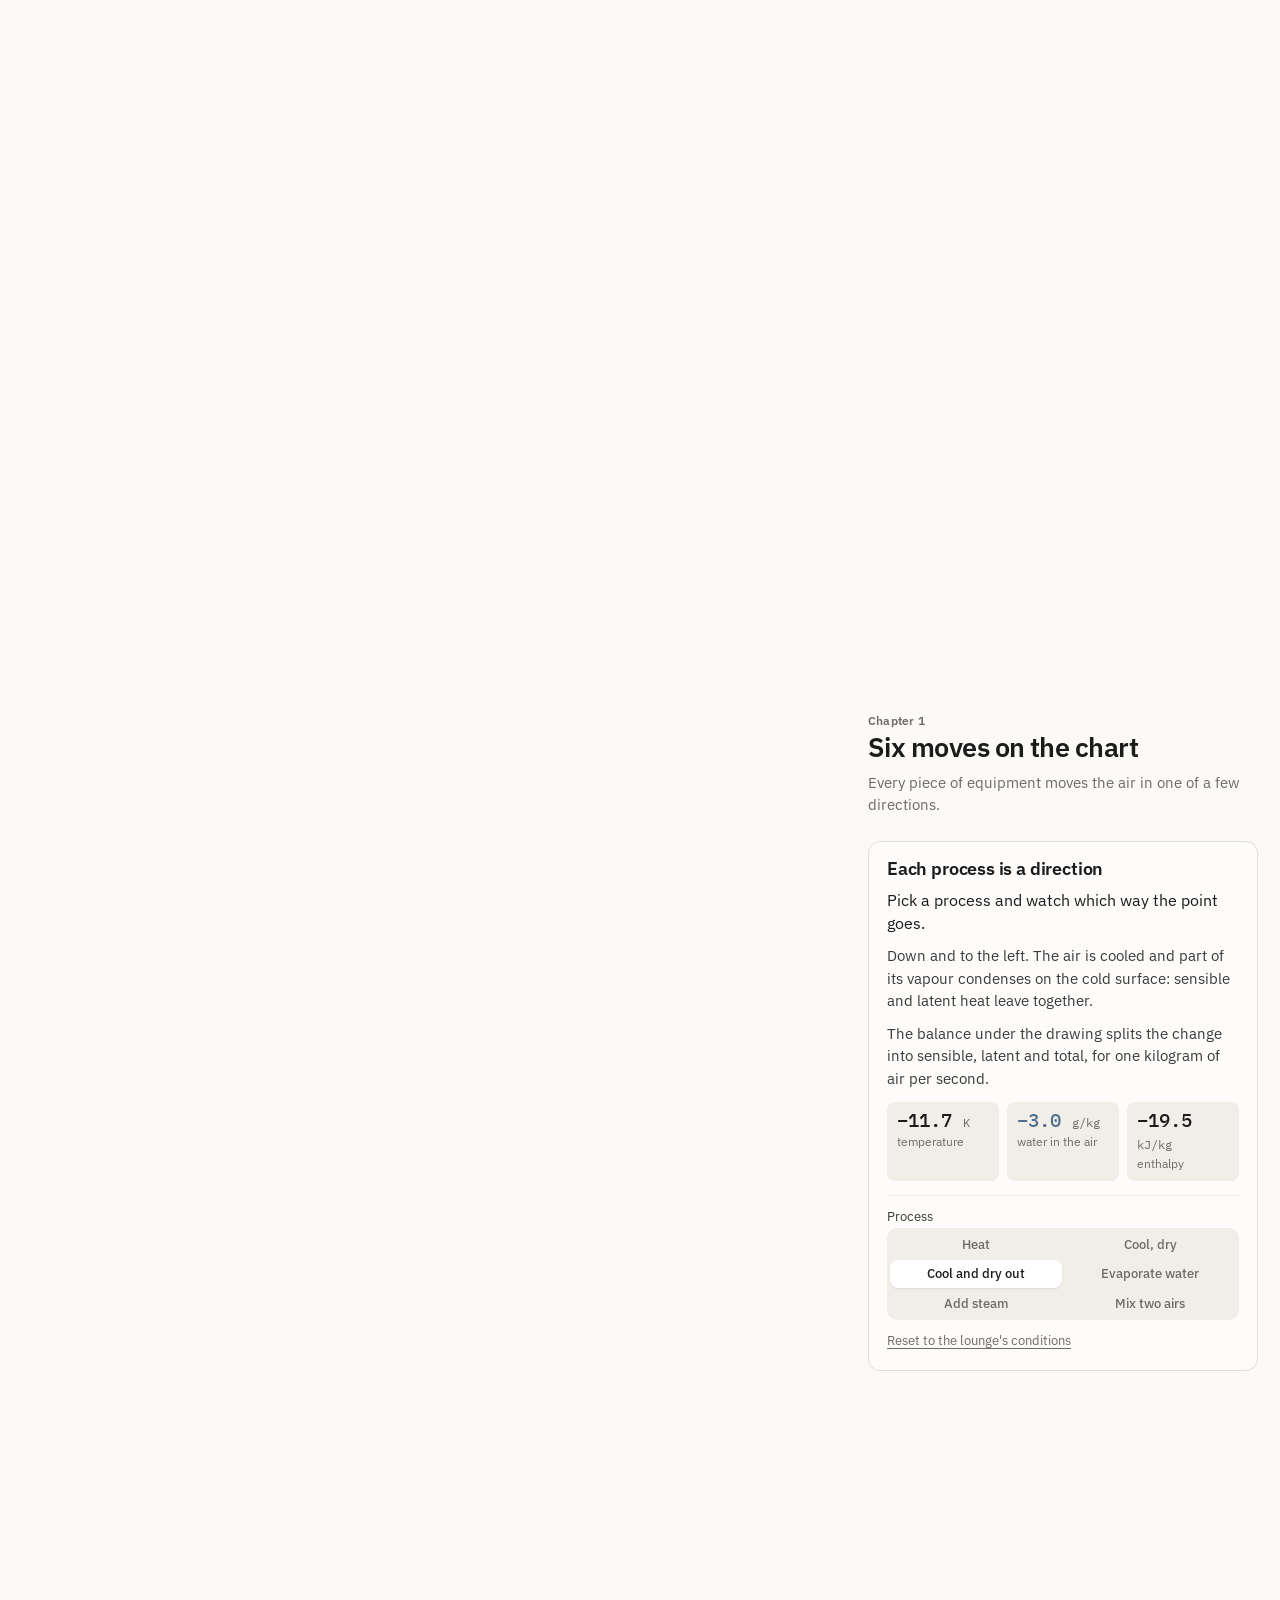
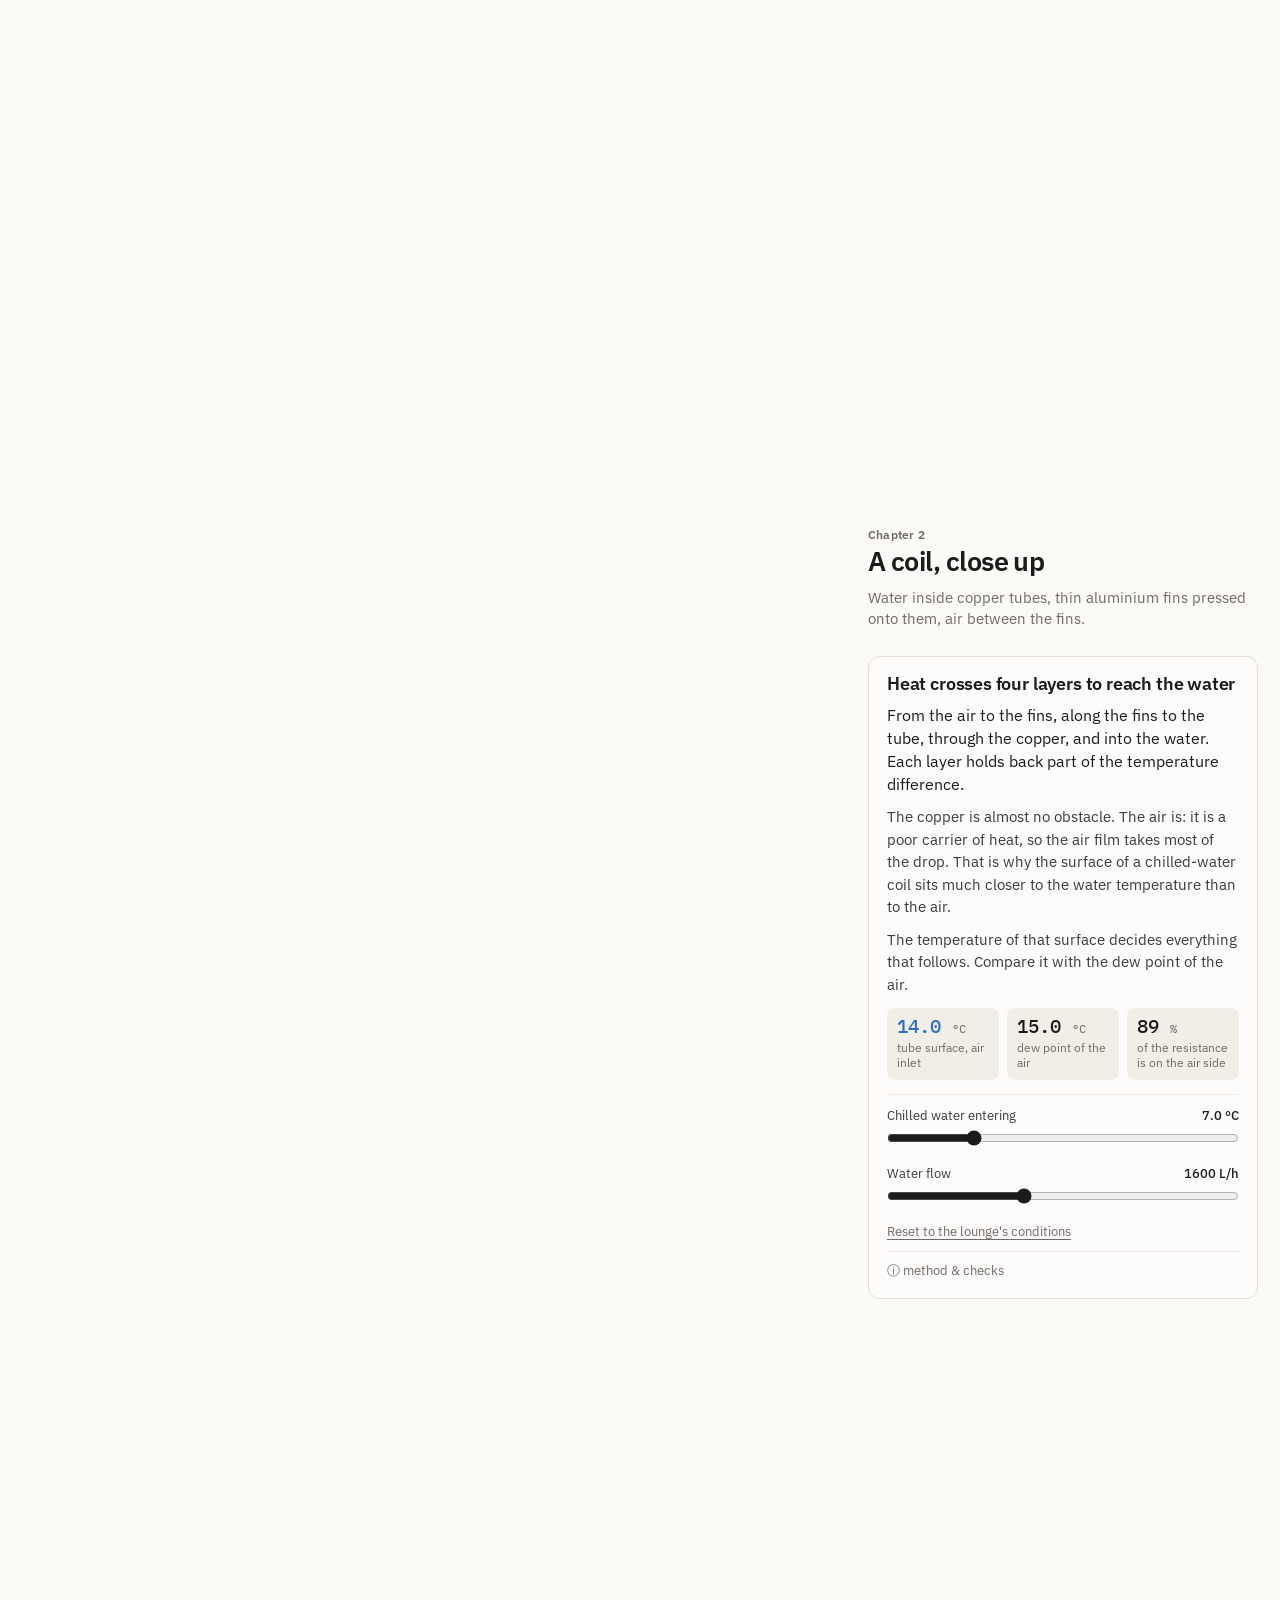
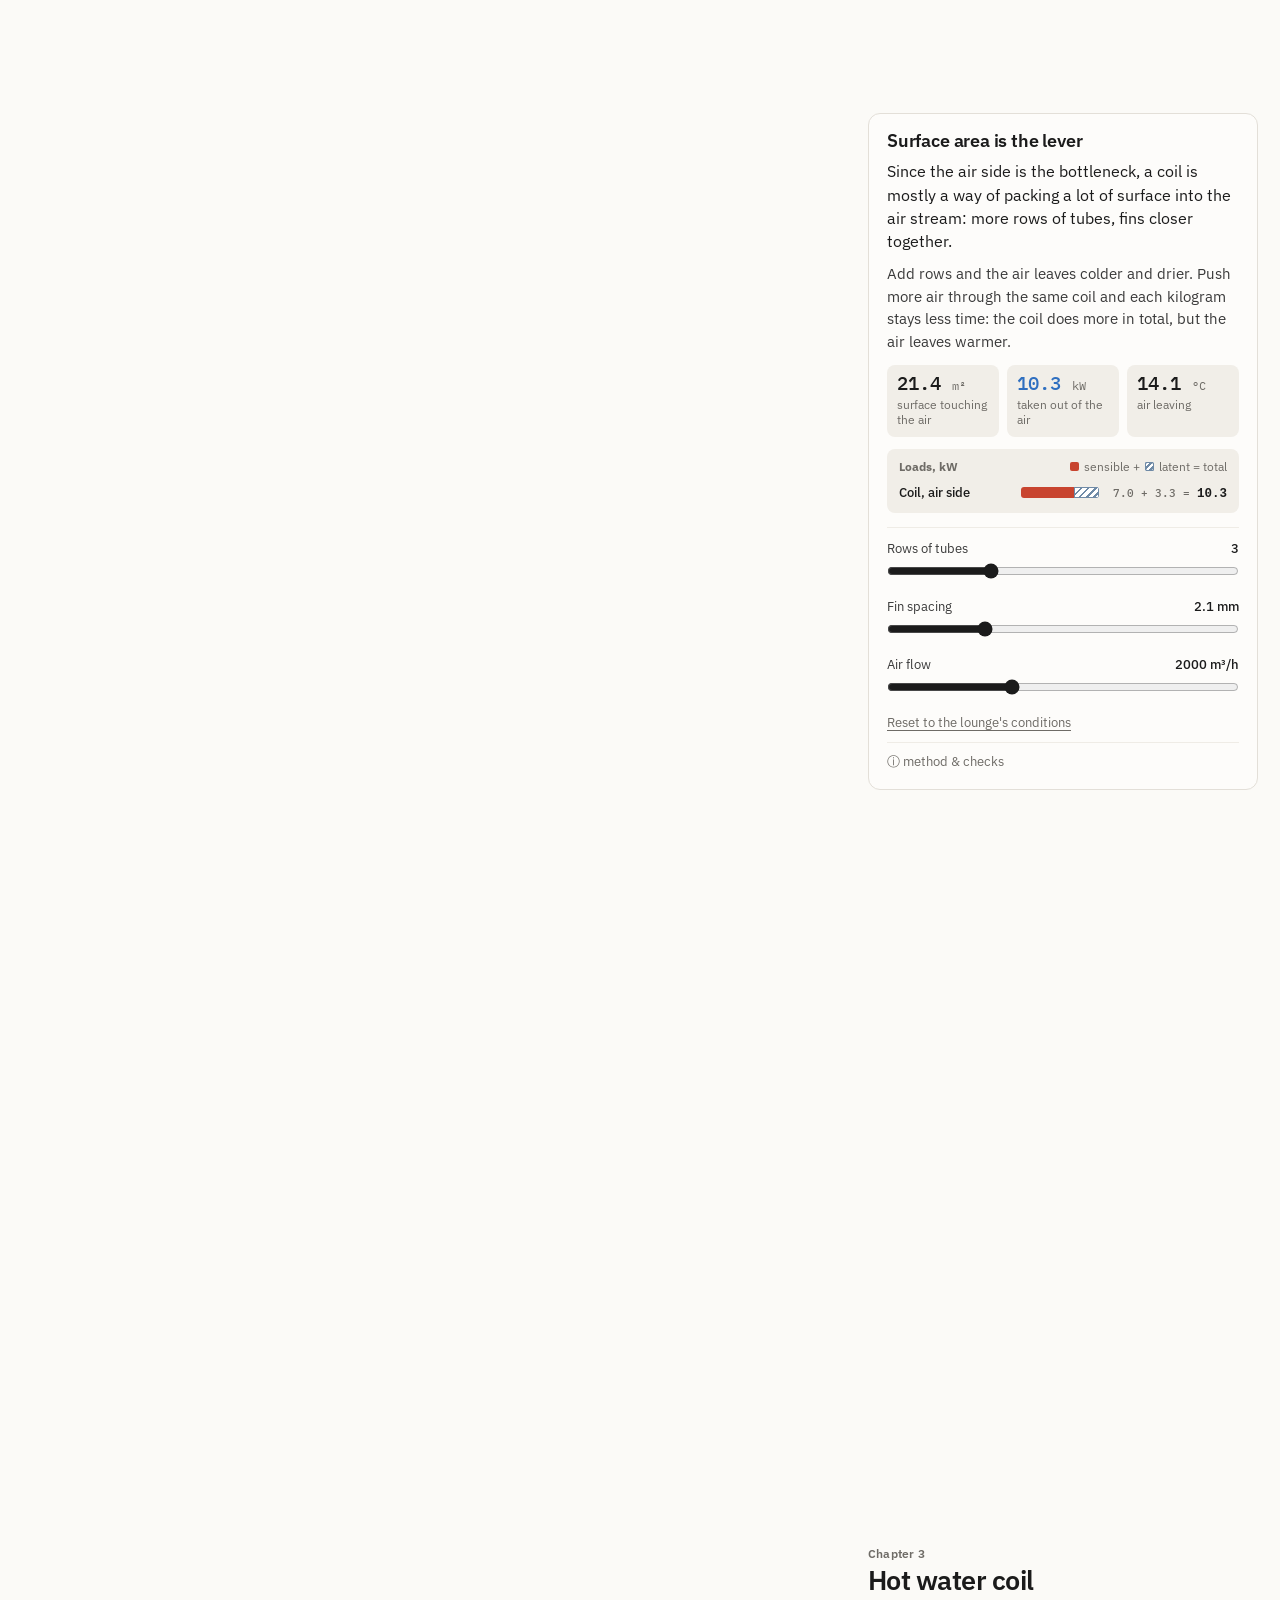
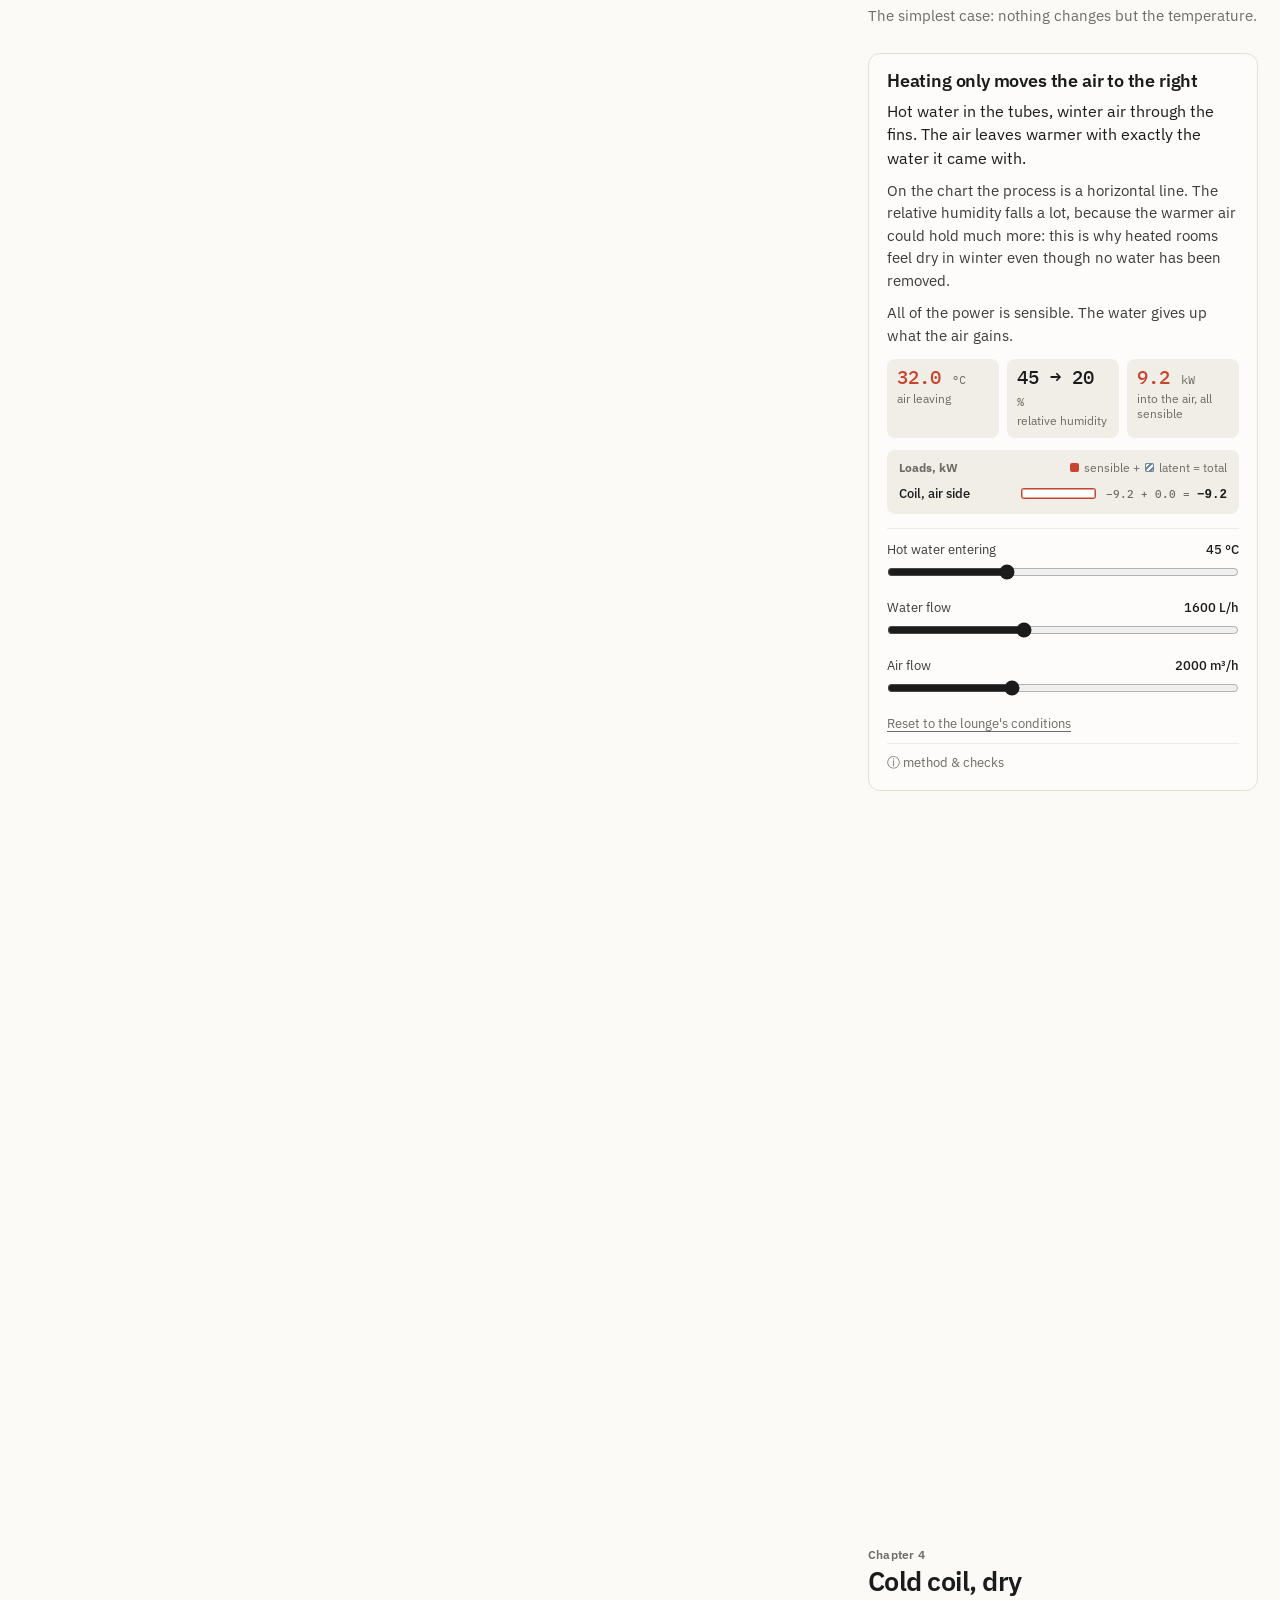
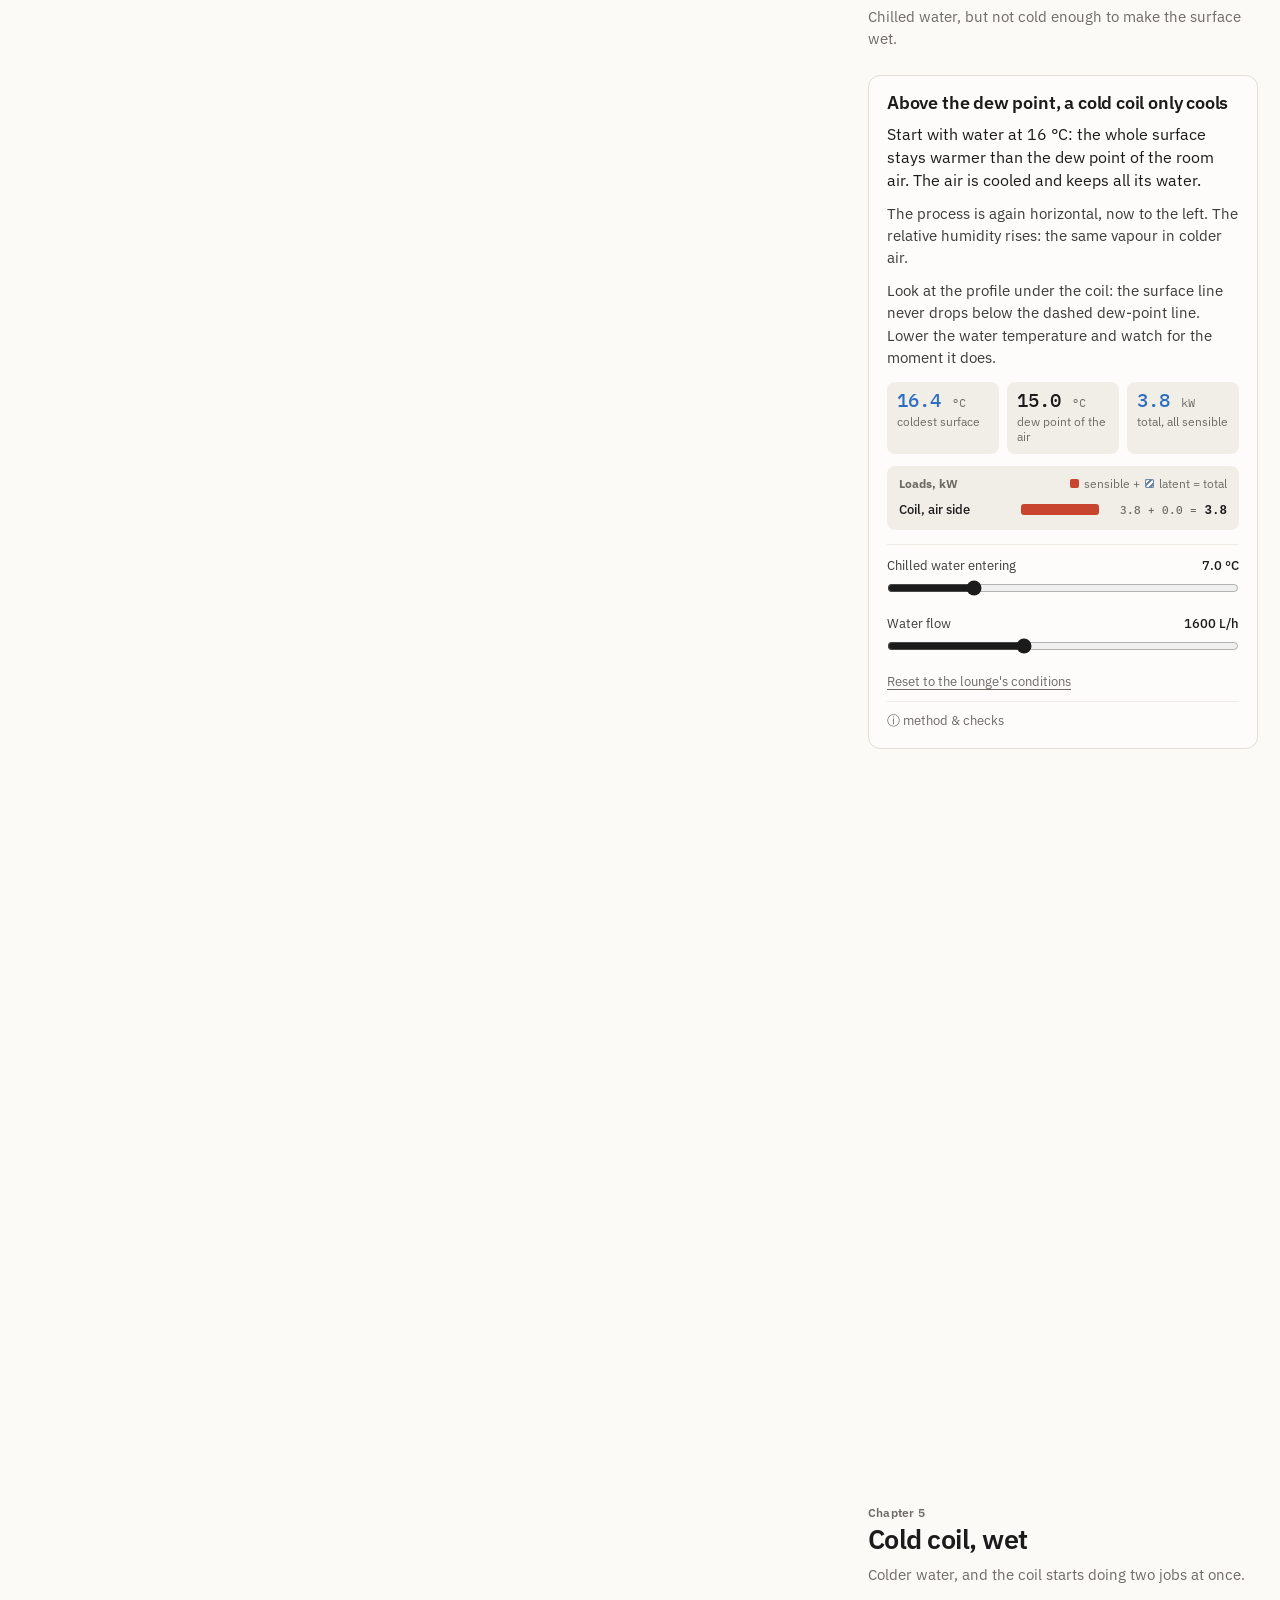
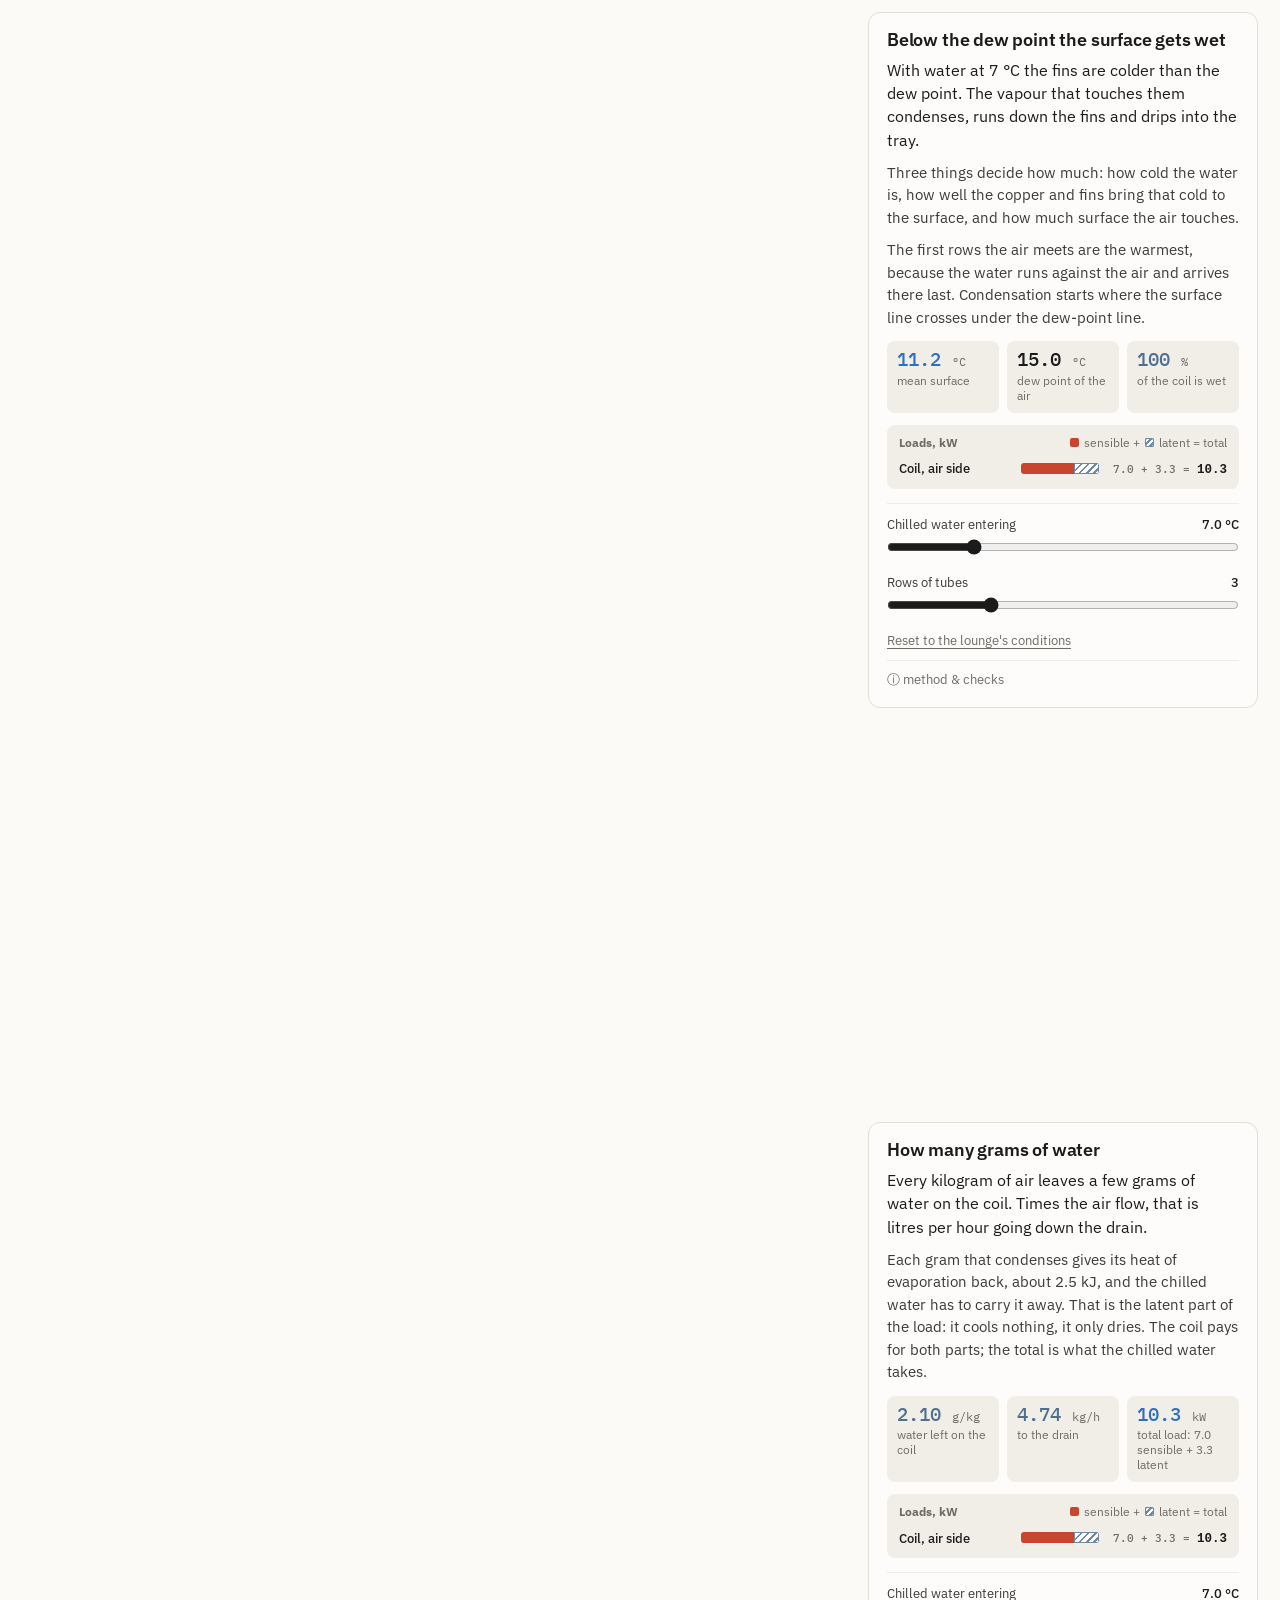
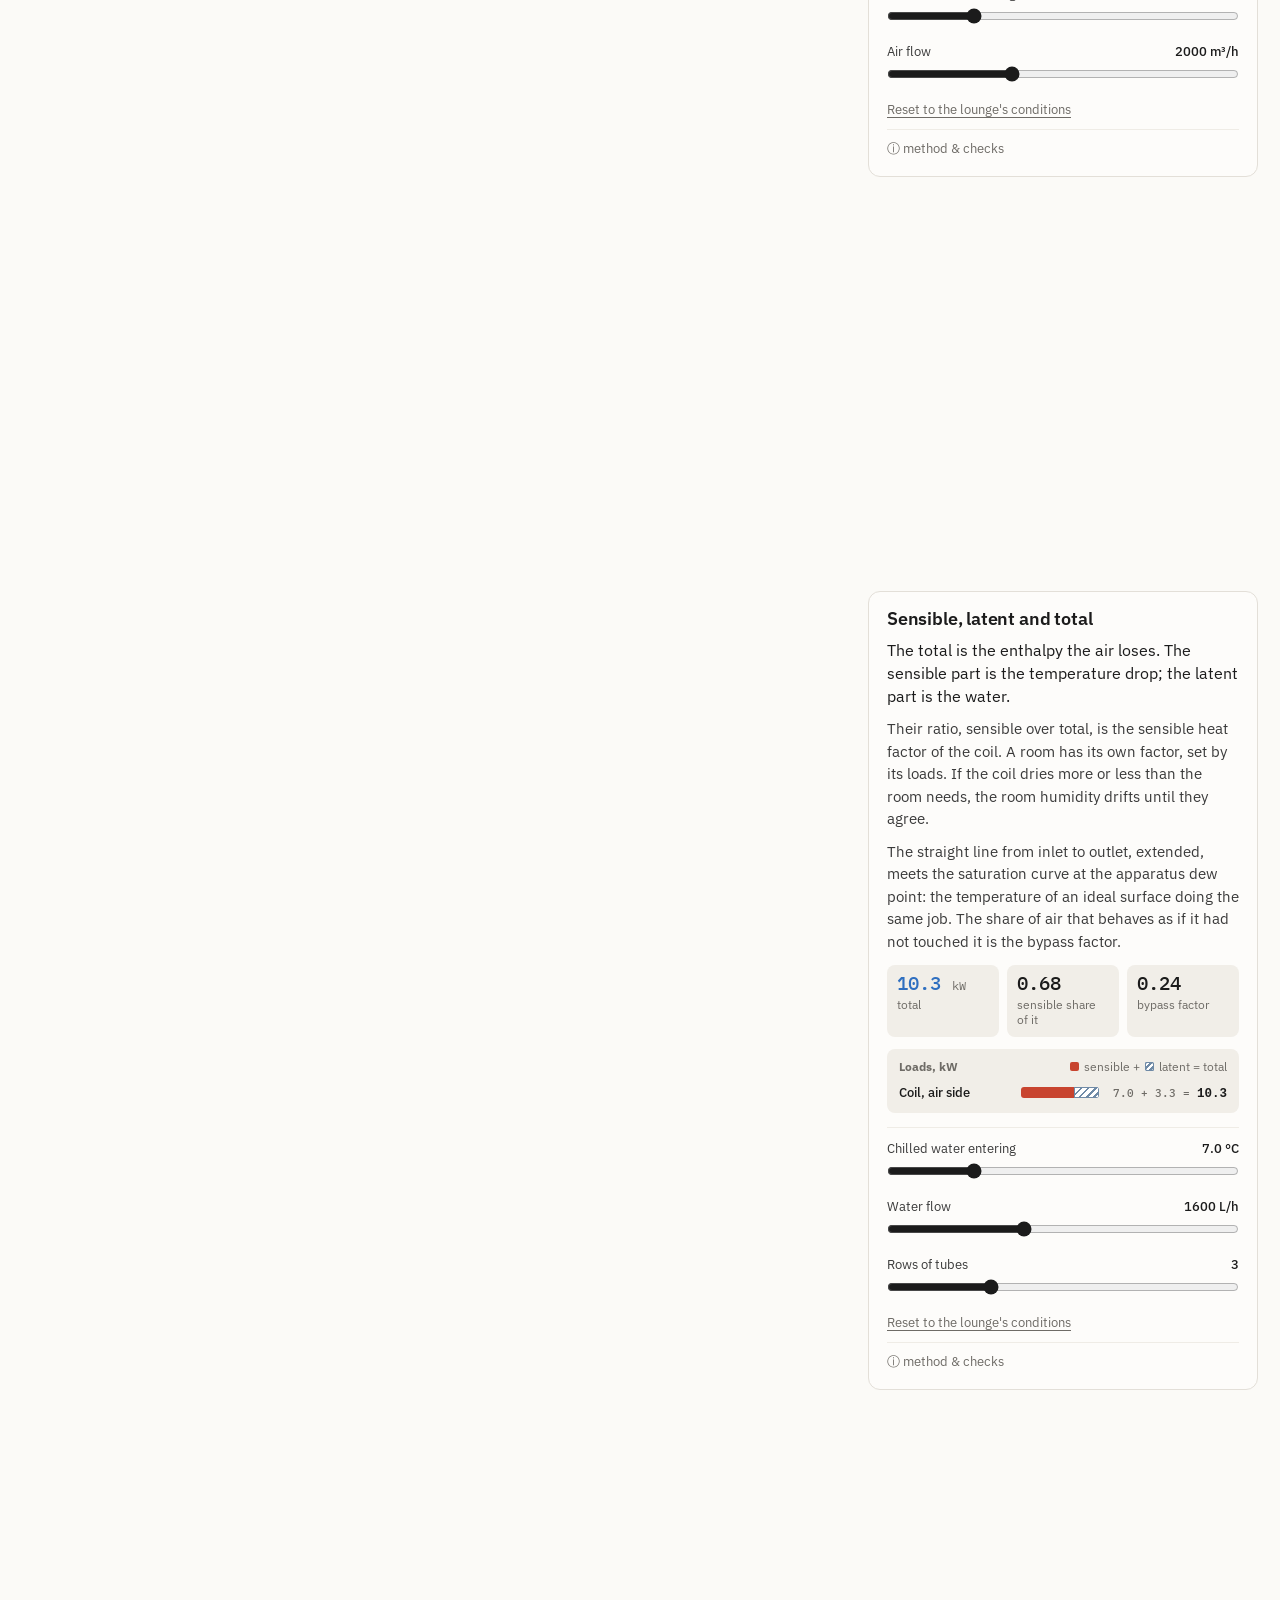
==== commit 75d93dc7: "Systems: wider chart, dew-point scene, filled areas, load totals and the whole space The chart frame" ====
--- a/systems.html
+++ b/systems.html
@@ -61,20 +61,41 @@
   #viewSeg { display: none; }
   @media (min-width: 1700px) { #views { grid-template-columns: minmax(0, 1.25fr) minmax(0, 1fr); grid-template-rows: 1fr; } }
 
-  /* ---- balance bar */
-  #balance { background: var(--surface); border: 1px solid var(--line); border-radius: var(--r-panel); padding: 9px 14px 10px; display: grid; grid-template-columns: minmax(150px, 1.1fr) repeat(5, auto); gap: 4px 22px; align-items: end; min-height: 62px; }
+  /* ---- balance bar: total = sensible + latent */
+  #balance { background: var(--surface); border: 1px solid var(--line); border-radius: var(--r-panel); padding: 9px 16px 10px; display: grid; grid-template-columns: minmax(130px, 1fr) auto minmax(120px, 1.2fr) auto auto; gap: 4px 24px; align-items: center; min-height: 64px; }
   #balance[data-empty="1"] > :not(.bt) { visibility: hidden; }
-  #balance .bt { font-size: 12px; color: var(--muted); line-height: 1.35; align-self: center; }
+  #balance .bt { font-size: 12px; color: var(--muted); line-height: 1.35; }
   #balance .bt b { display: block; color: var(--ink); font-size: 13px; font-weight: 600; }
+  .beq { display: flex; align-items: flex-end; gap: 12px; }
+  .beq .op { font-size: 17px; color: var(--muted); padding-bottom: 1px; }
   .bcell { min-width: 0; }
   .bcell .k { font-size: 11.5px; color: var(--muted); white-space: nowrap; display: flex; align-items: center; gap: 5px; }
   .bcell .v { font-size: 16px; font-weight: 500; white-space: nowrap; }
+  .bcell.tot .v { font-size: 21px; font-weight: 600; line-height: 1.1; }
   .bcell .v small { font-size: 11.5px; color: var(--muted); font-weight: 400; }
-  .bcell .bar { height: 5px; margin-top: 4px; background: var(--line-2); border-radius: 3px; position: relative; width: 104px; }
-  .bcell .bar i { position: absolute; top: 0; bottom: 0; border-radius: 3px; }
-  .bcell .bar::after { content: ""; position: absolute; left: 50%; top: -2px; bottom: -2px; width: 1px; background: #a29d95; }
+  .bstack .bar, .lb { display: flex; height: 12px; border-radius: 3px; overflow: hidden; background: var(--line-2); }
+  .bstack .bar i, .lb i { display: block; height: 100%; flex: none; }
+  i.s { background: var(--hot); }
+  i.l { background: repeating-linear-gradient(135deg, var(--vap) 0 2px, #fff 2px 5px); box-shadow: inset 0 0 0 1px var(--vap); }
+  i.s.neg { background: #fff; box-shadow: inset 0 0 0 1.5px var(--hot); }
+  i.l.neg { background: #fff; box-shadow: inset 0 0 0 1.5px var(--vap); }
+  .bstack .cap { font-size: 11.5px; color: var(--muted); margin-top: 4px; white-space: nowrap; overflow: hidden; text-overflow: ellipsis; }
   .sw { width: 9px; height: 9px; border-radius: 2px; flex: none; }
   .sw.s { background: var(--hot); } .sw.l { background: repeating-linear-gradient(135deg, var(--vap) 0 2px, #fff 2px 4px); outline: 1px solid var(--vap); outline-offset: -1px; } .sw.t { background: var(--ink); }
+
+  /* ---- load strip inside a step: one row per load, sensible + latent = total */
+  .loads { margin: 12px 0; padding: 10px 12px 8px; background: var(--chip); border-radius: var(--r-ctl); }
+  .loads:empty { display: none; }
+  .loads .lh { display: flex; justify-content: space-between; gap: 8px; font-size: 11.5px; color: var(--muted); margin-bottom: 6px; }
+  .loads .lh span { display: flex; align-items: center; gap: 5px; }
+  .lr { display: grid; grid-template-columns: minmax(96px, 34%) 1fr auto; gap: 10px; align-items: center; padding: 4px 0; font-size: 12.5px; color: var(--ink-2); }
+  .lr + .lr { border-top: 1px solid rgba(0,0,0,.05); }
+  .lr .lb { background: rgba(255,255,255,.7); height: 11px; }
+  .lr .lv { font-family: "IBM Plex Mono", monospace; font-variant-numeric: tabular-nums; white-space: nowrap; text-align: right; min-width: 118px; }
+  .lr .lv small { color: var(--muted); font-size: 10.5px; }
+  .lr.strong { color: var(--ink); font-weight: 500; }
+  .lr.total { border-top: 1.5px solid var(--ink); margin-top: 3px; padding-top: 6px; font-weight: 600; }
+  .lr.total .lv b { font-size: 14px; }
 
   /* ---- text column */
   #steps { padding: 0 22px 30vh 18px; min-width: 0; }
@@ -140,9 +161,9 @@
     #viewSeg { display: grid; position: absolute; right: 16px; top: 14px; z-index: 3; padding: 2px; }
     #viewSeg button { padding: 4px 9px; font-size: 12px; }
     .pane .cap small { display: none; }
-    #balance { grid-template-columns: repeat(3, 1fr); gap: 2px 10px; padding: 6px 10px; min-height: 0; }
-    #balance .bt, .bcell.x { display: none; }
-    .bcell .v { font-size: 14px; } .bcell .bar { width: 100%; }
+    #balance { grid-template-columns: 1fr; gap: 4px; padding: 6px 10px; min-height: 0; }
+    #balance .bt, .bcell.x, .bstack .cap { display: none; }
+    .beq { justify-content: space-between; gap: 6px; } .bcell .v { font-size: 14px; } .bcell.tot .v { font-size: 16px; } .bstack .bar { height: 7px; }
     #steps { padding: 0 12px 40vh; }
     .step { margin-bottom: 30vh; scroll-margin-top: 56vh; }
     .chapter-head { padding-top: 14vh; }
@@ -177,9 +198,14 @@
     </div>
     <div id="balance" data-empty="1" aria-live="off">
       <div class="bt"><b id="balTitle"></b><span id="balSub"></span></div>
-      <div class="bcell"><div class="k"><i class="sw s"></i>Sensible</div><div class="v num" id="bS"></div><div class="bar"><i id="bSb" style="background:var(--hot)"></i></div></div>
-      <div class="bcell"><div class="k"><i class="sw l"></i>Latent</div><div class="v num" id="bL"></div><div class="bar"><i id="bLb" style="background:var(--vap)"></i></div></div>
-      <div class="bcell"><div class="k"><i class="sw t"></i>Total</div><div class="v num" id="bT"></div><div class="bar"><i id="bTb" style="background:var(--ink)"></i></div></div>
+      <div class="beq">
+        <div class="bcell tot"><div class="k"><i class="sw t"></i>Total</div><div class="v num" id="bT"></div></div>
+        <span class="op">=</span>
+        <div class="bcell"><div class="k"><i class="sw s"></i>Sensible</div><div class="v num" id="bS"></div></div>
+        <span class="op">+</span>
+        <div class="bcell"><div class="k"><i class="sw l"></i>Latent</div><div class="v num" id="bL"></div></div>
+      </div>
+      <div class="bstack"><div class="bar" id="bStack"><i class="s"></i><i class="l"></i></div><div class="cap" id="bShare"></div></div>
       <div class="bcell x"><div class="k">Enthalpy</div><div class="v num" id="bH"></div></div>
       <div class="bcell x"><div class="k">Water</div><div class="v num" id="bW"></div></div>
     </div>
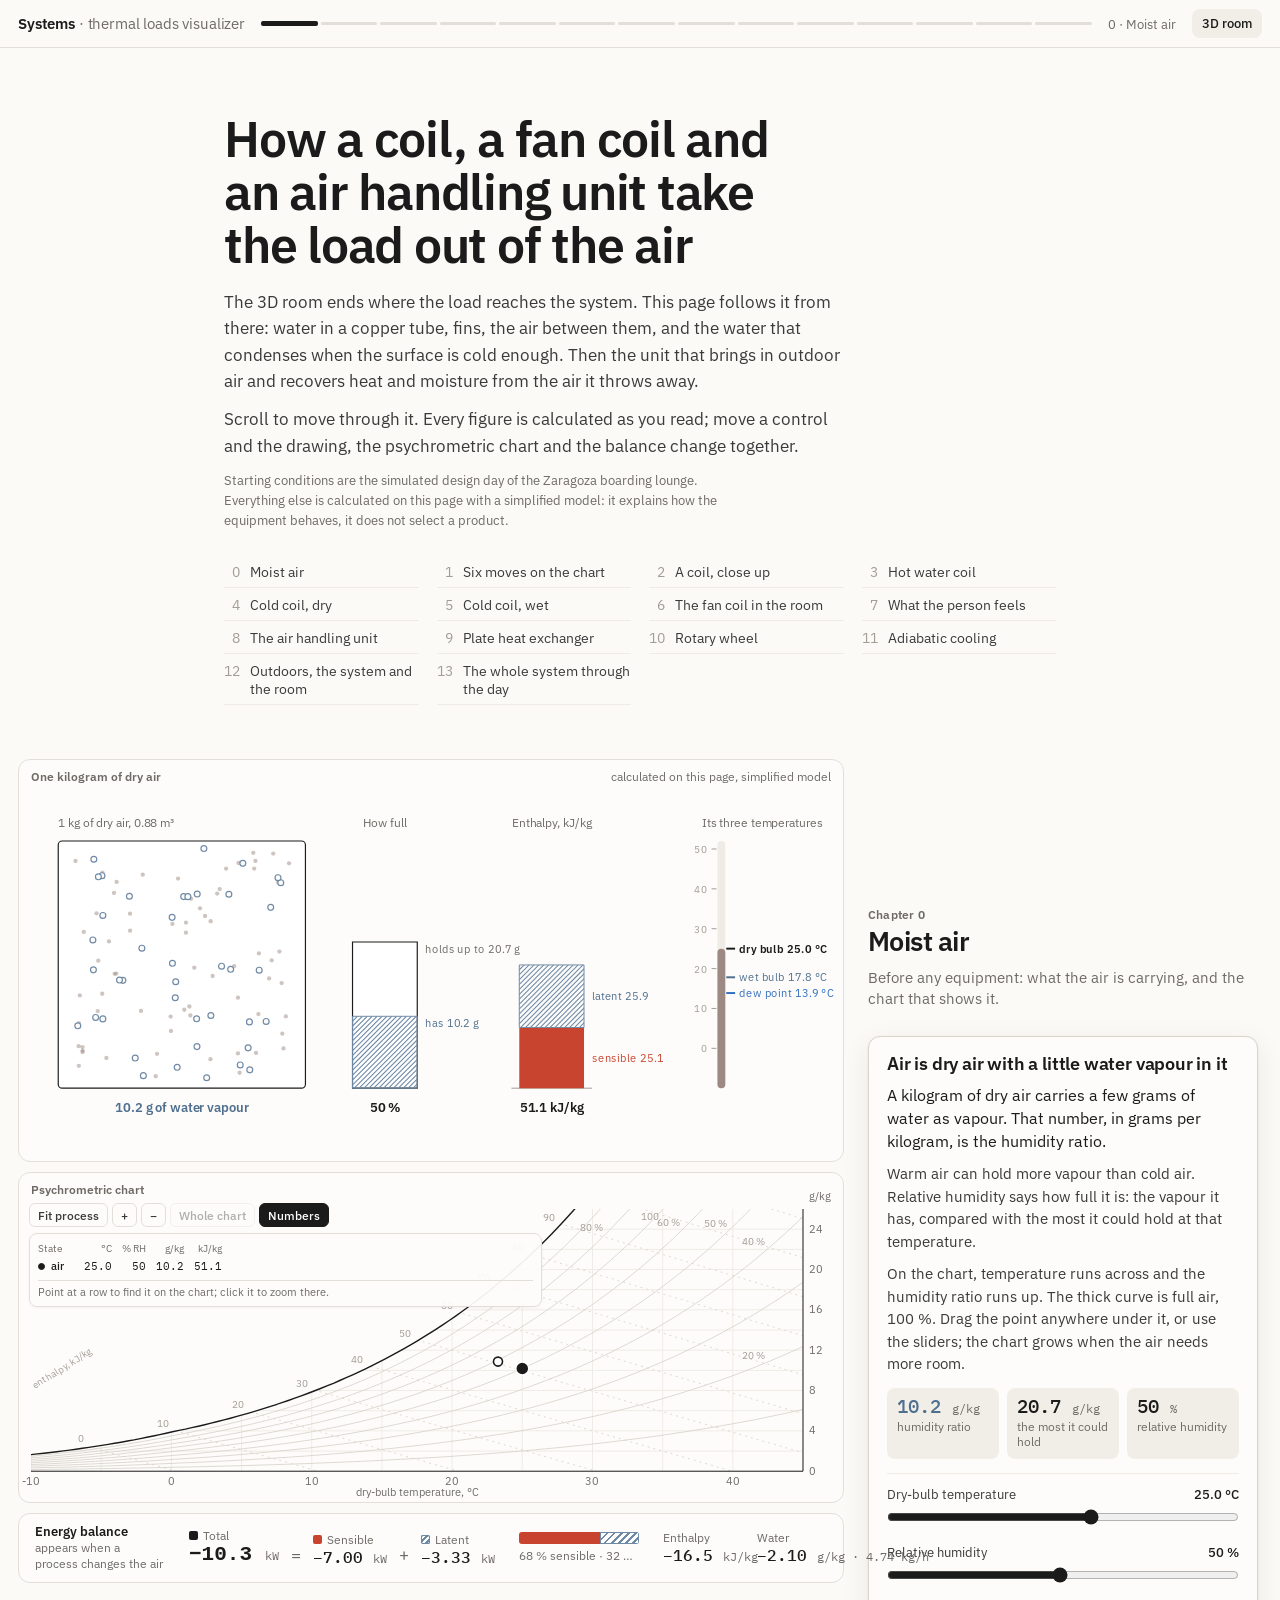
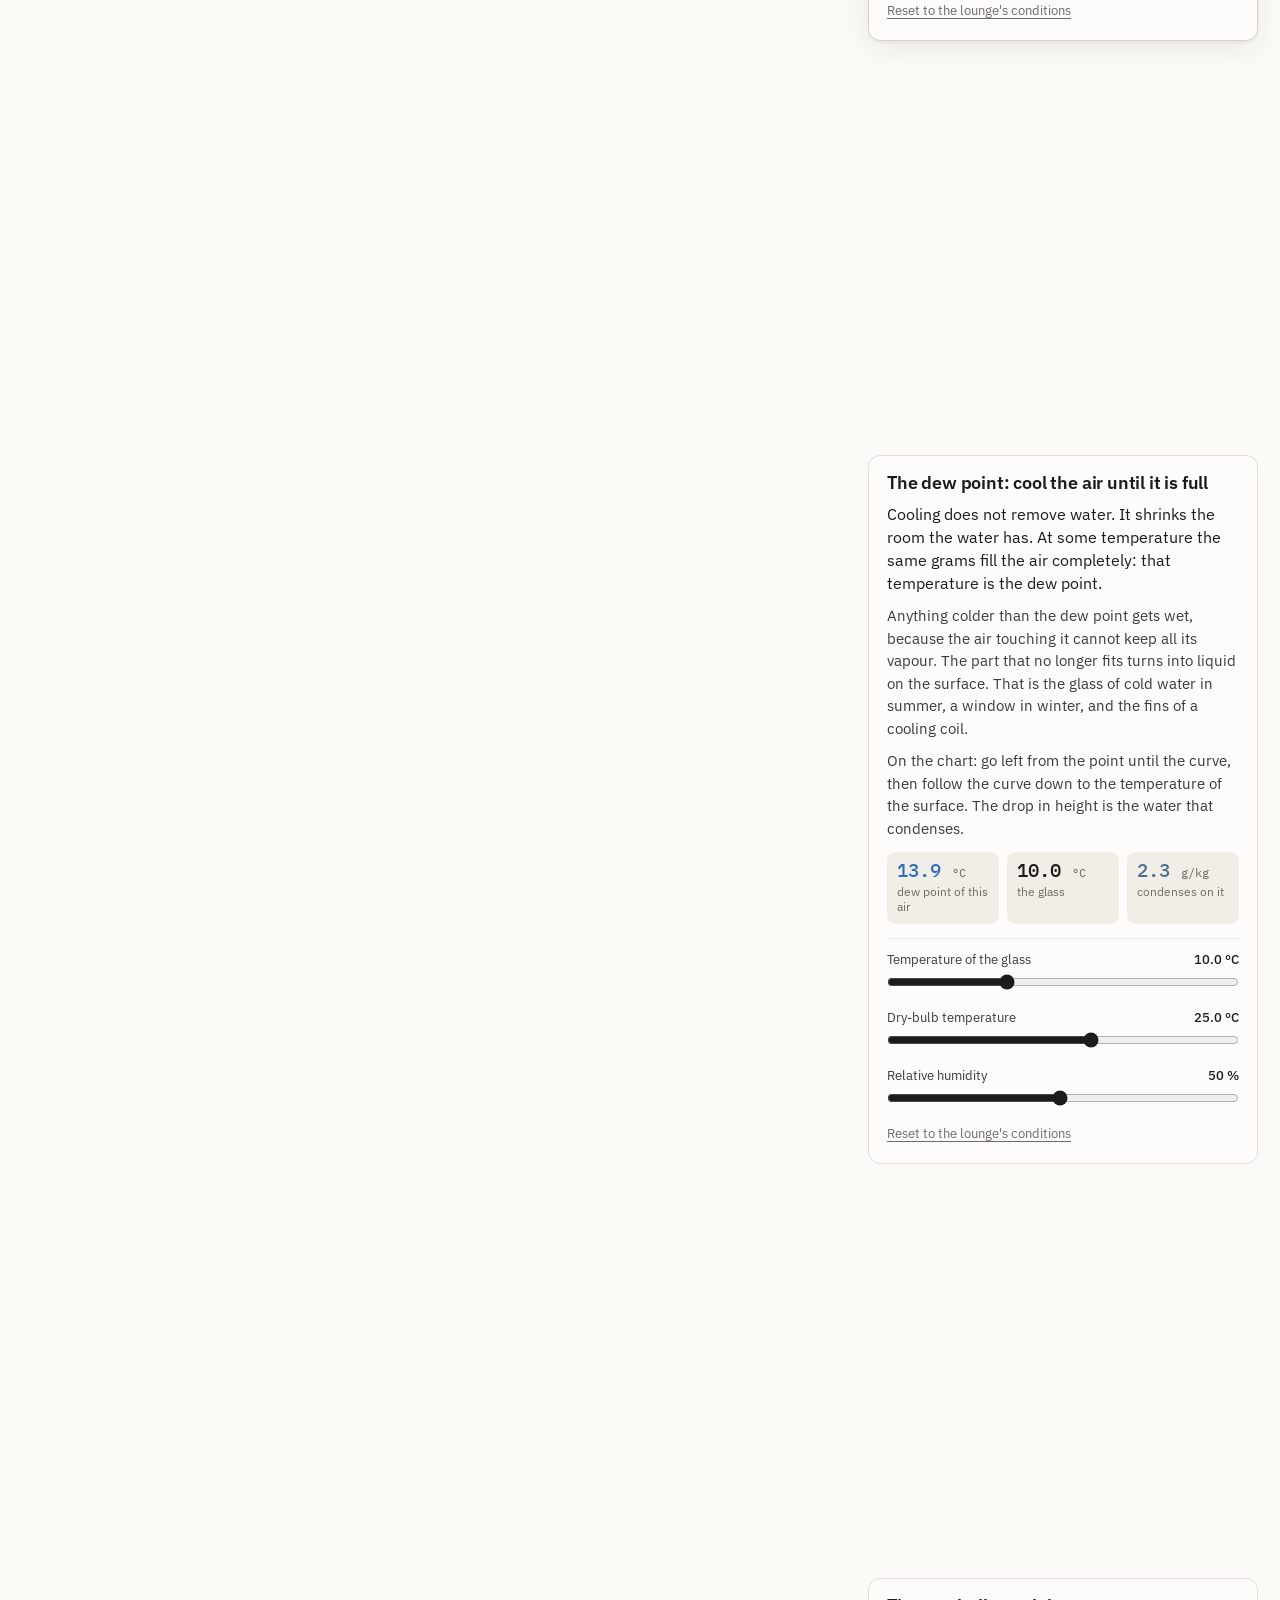
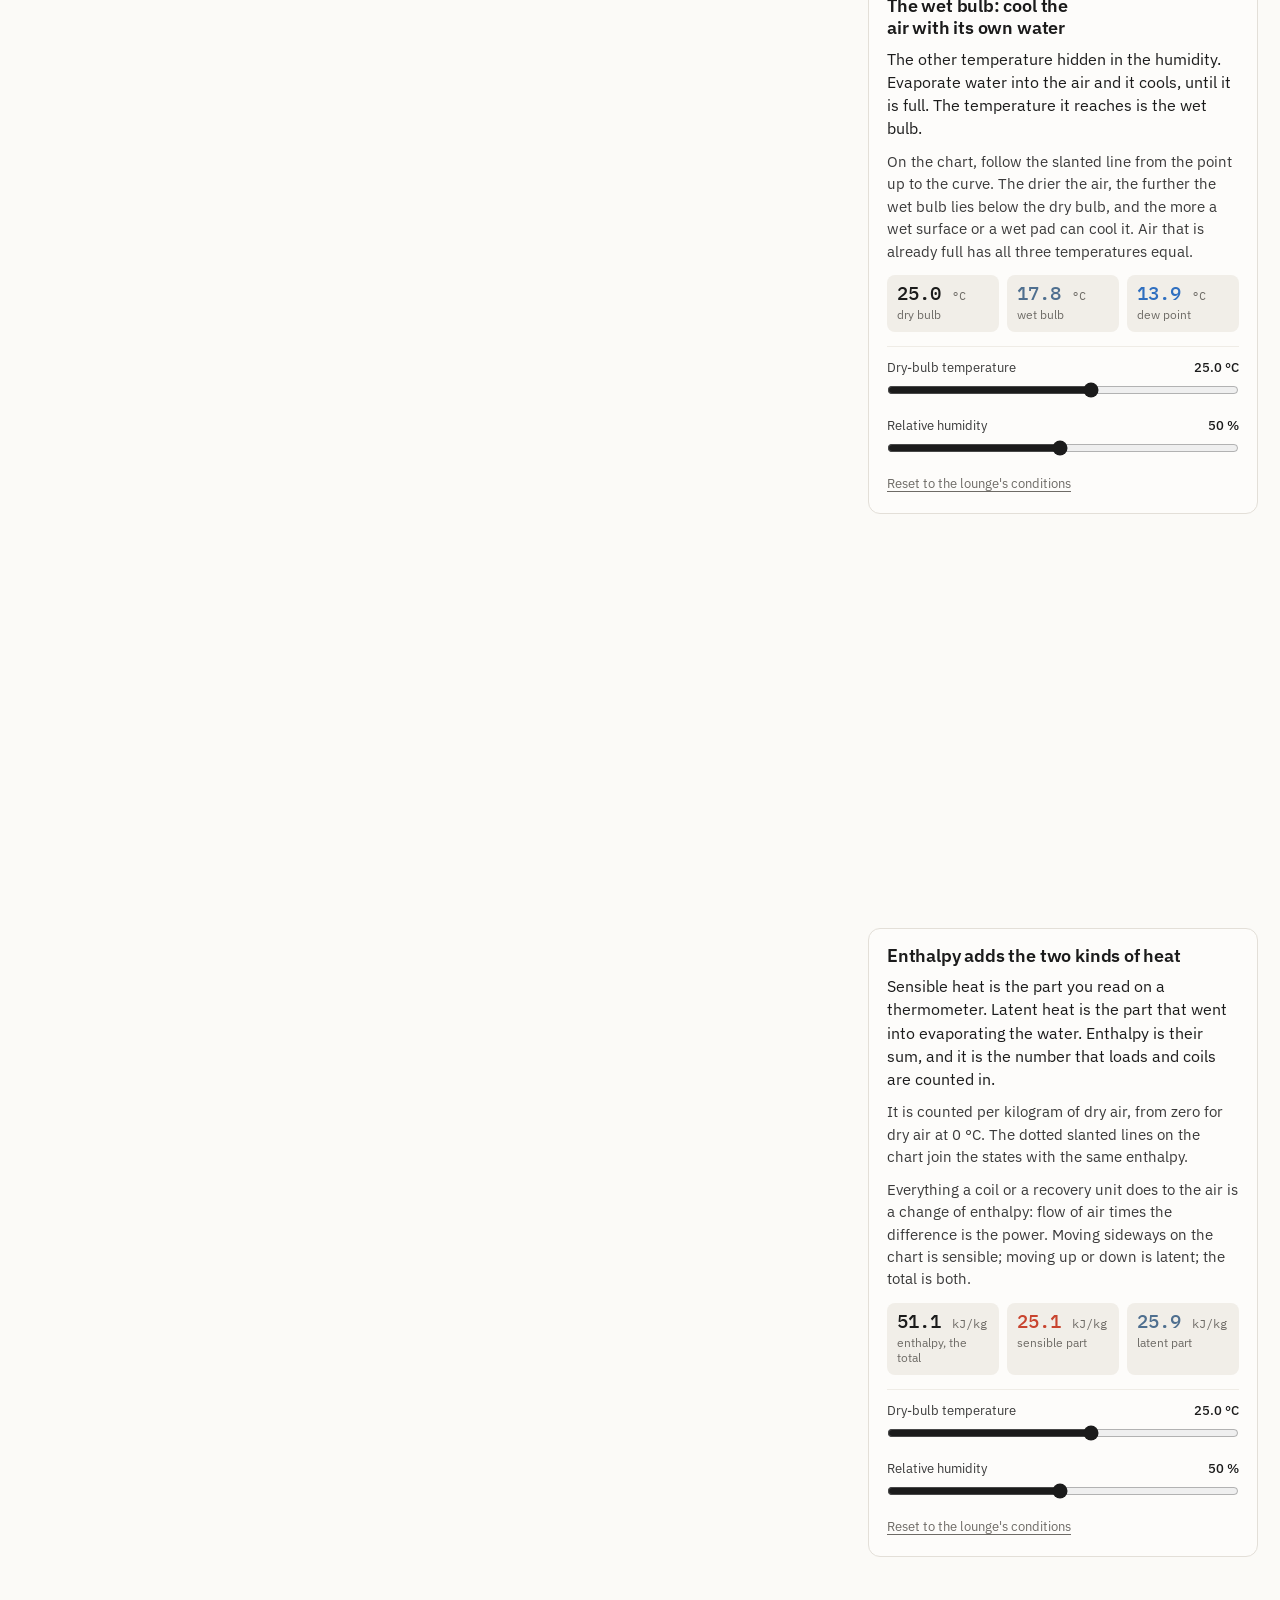
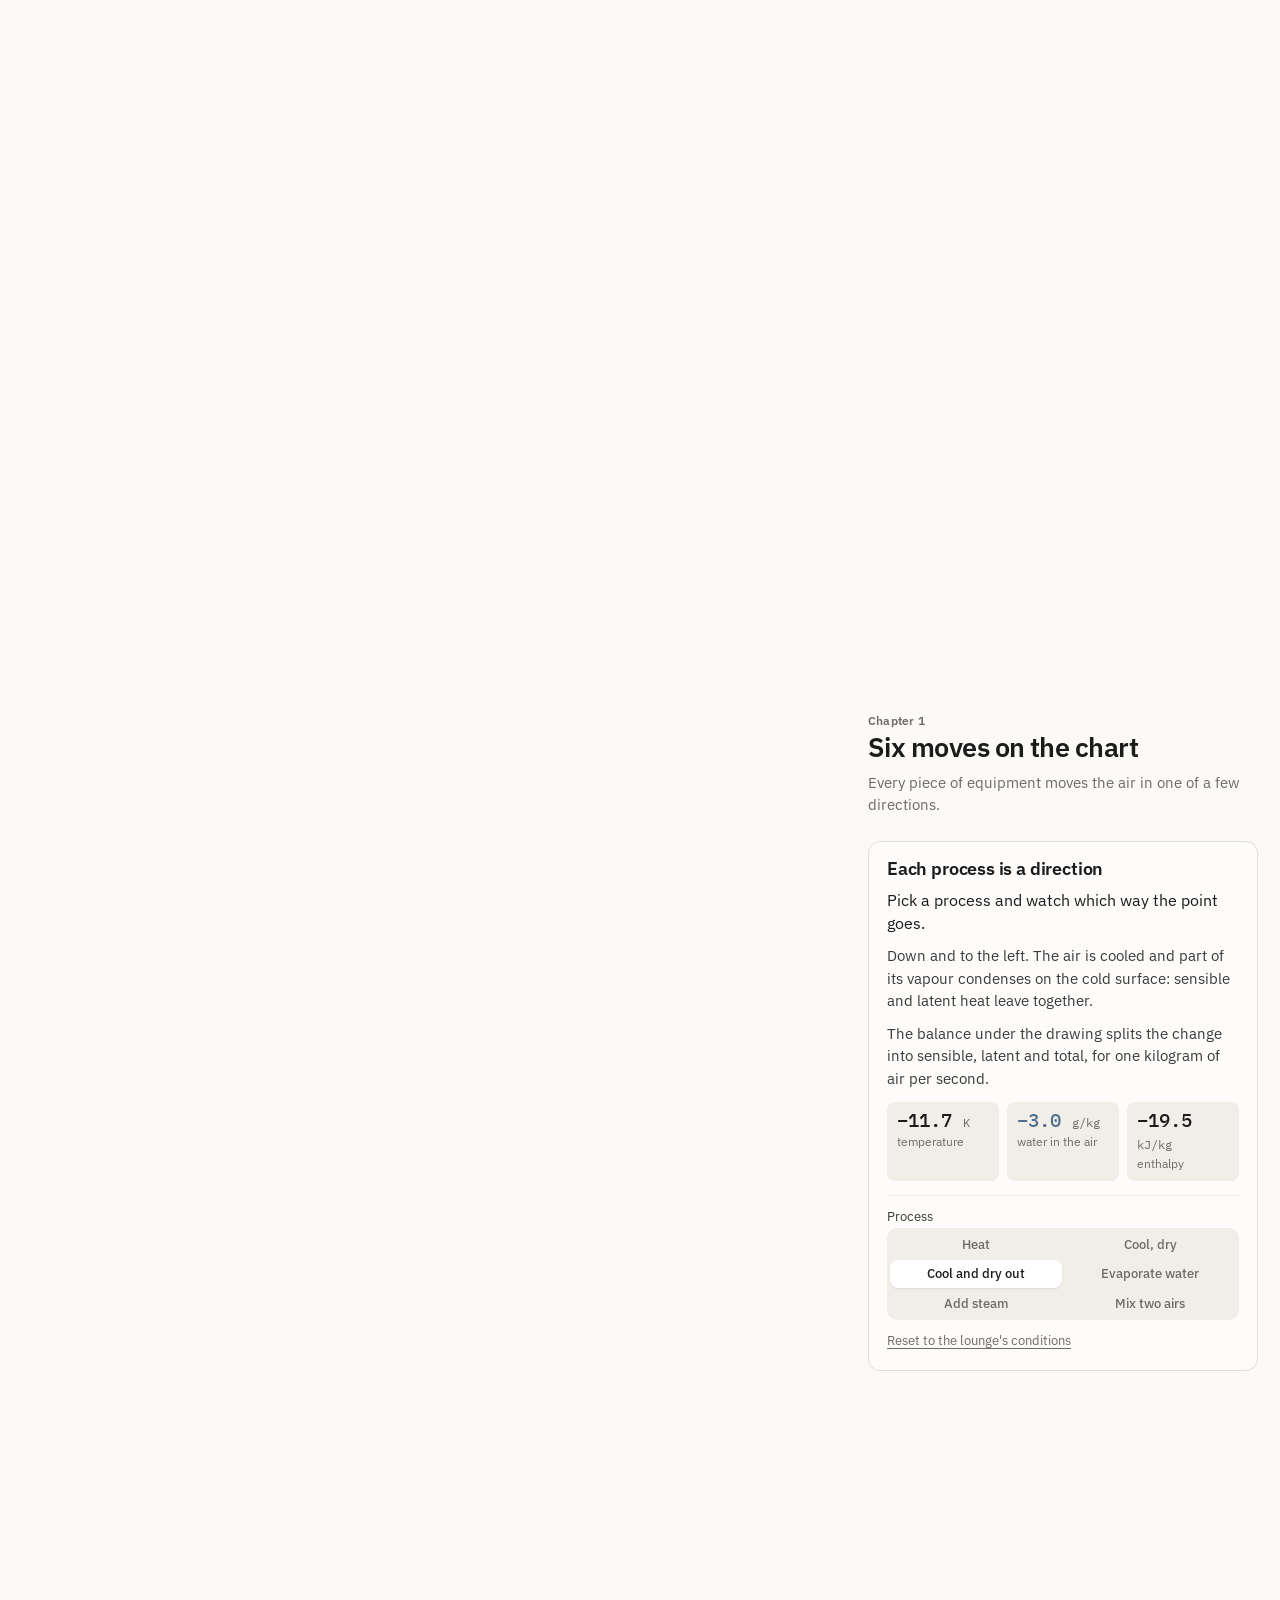
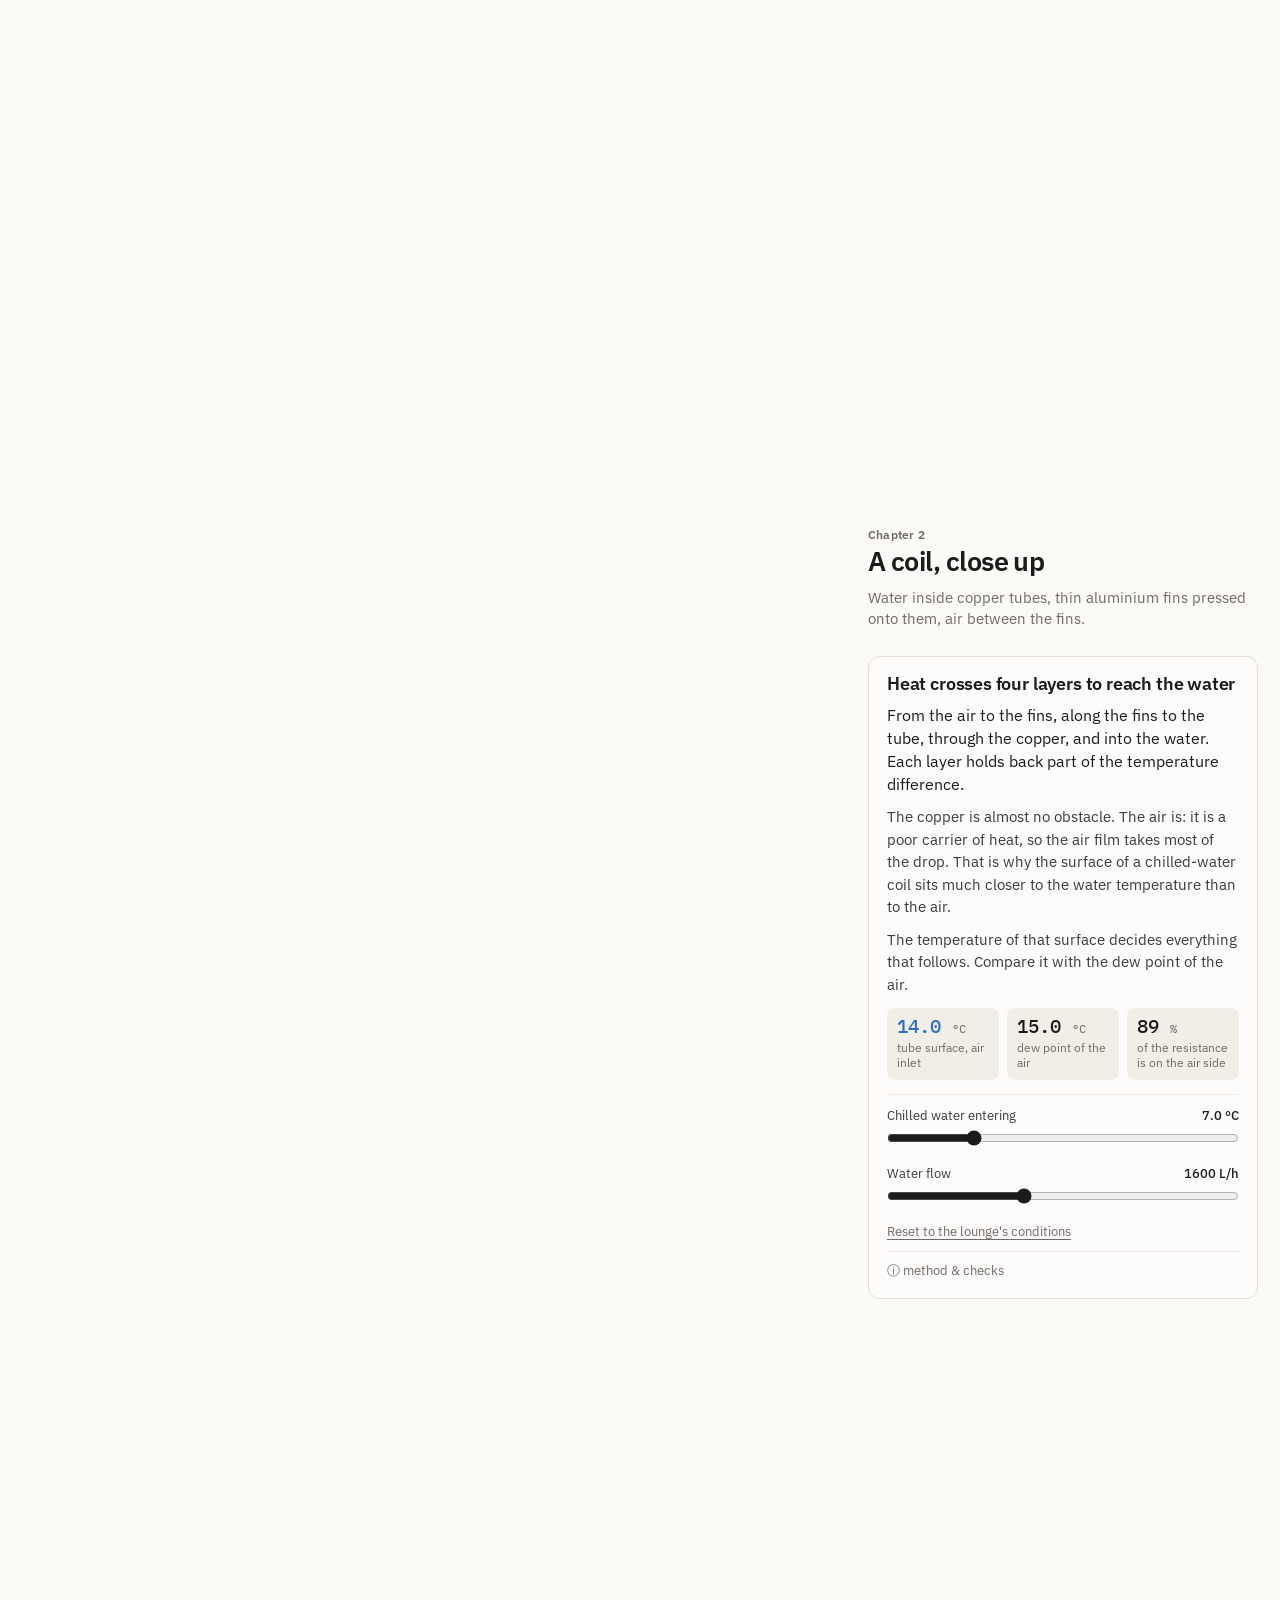
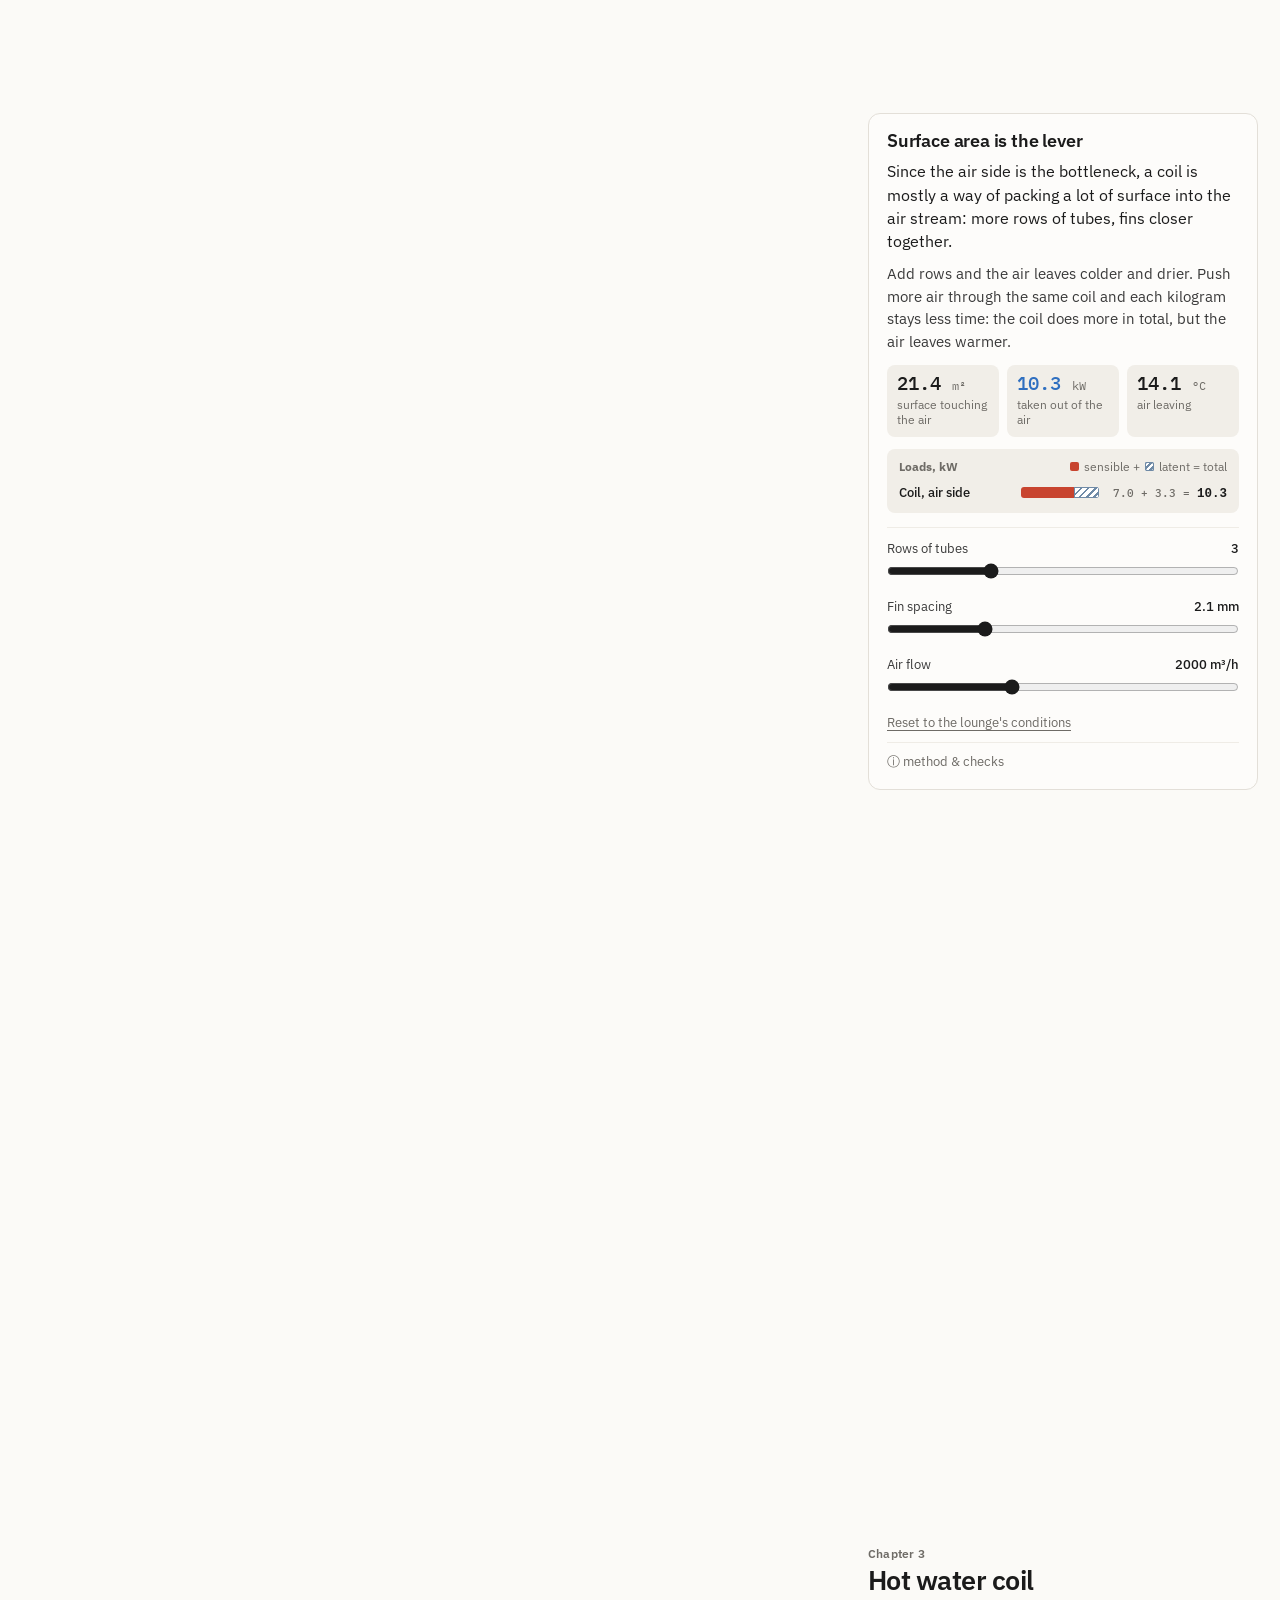
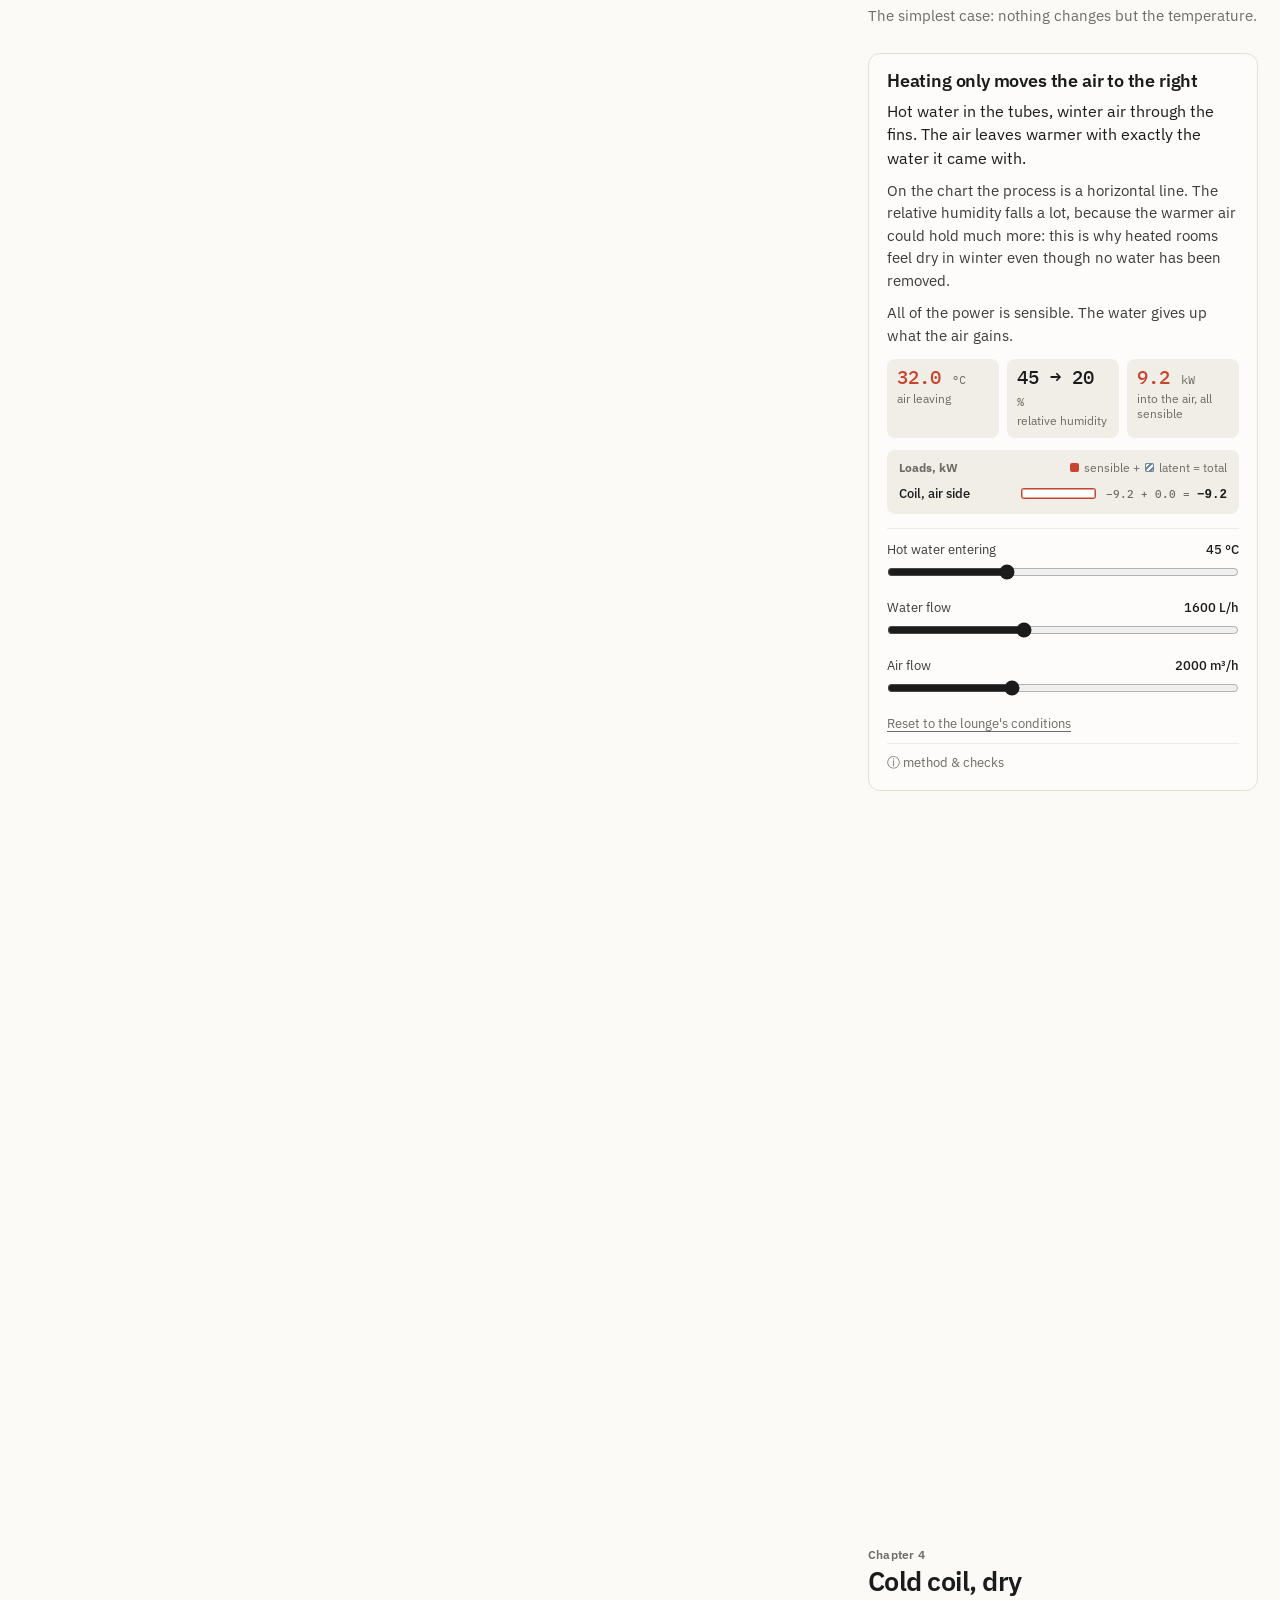
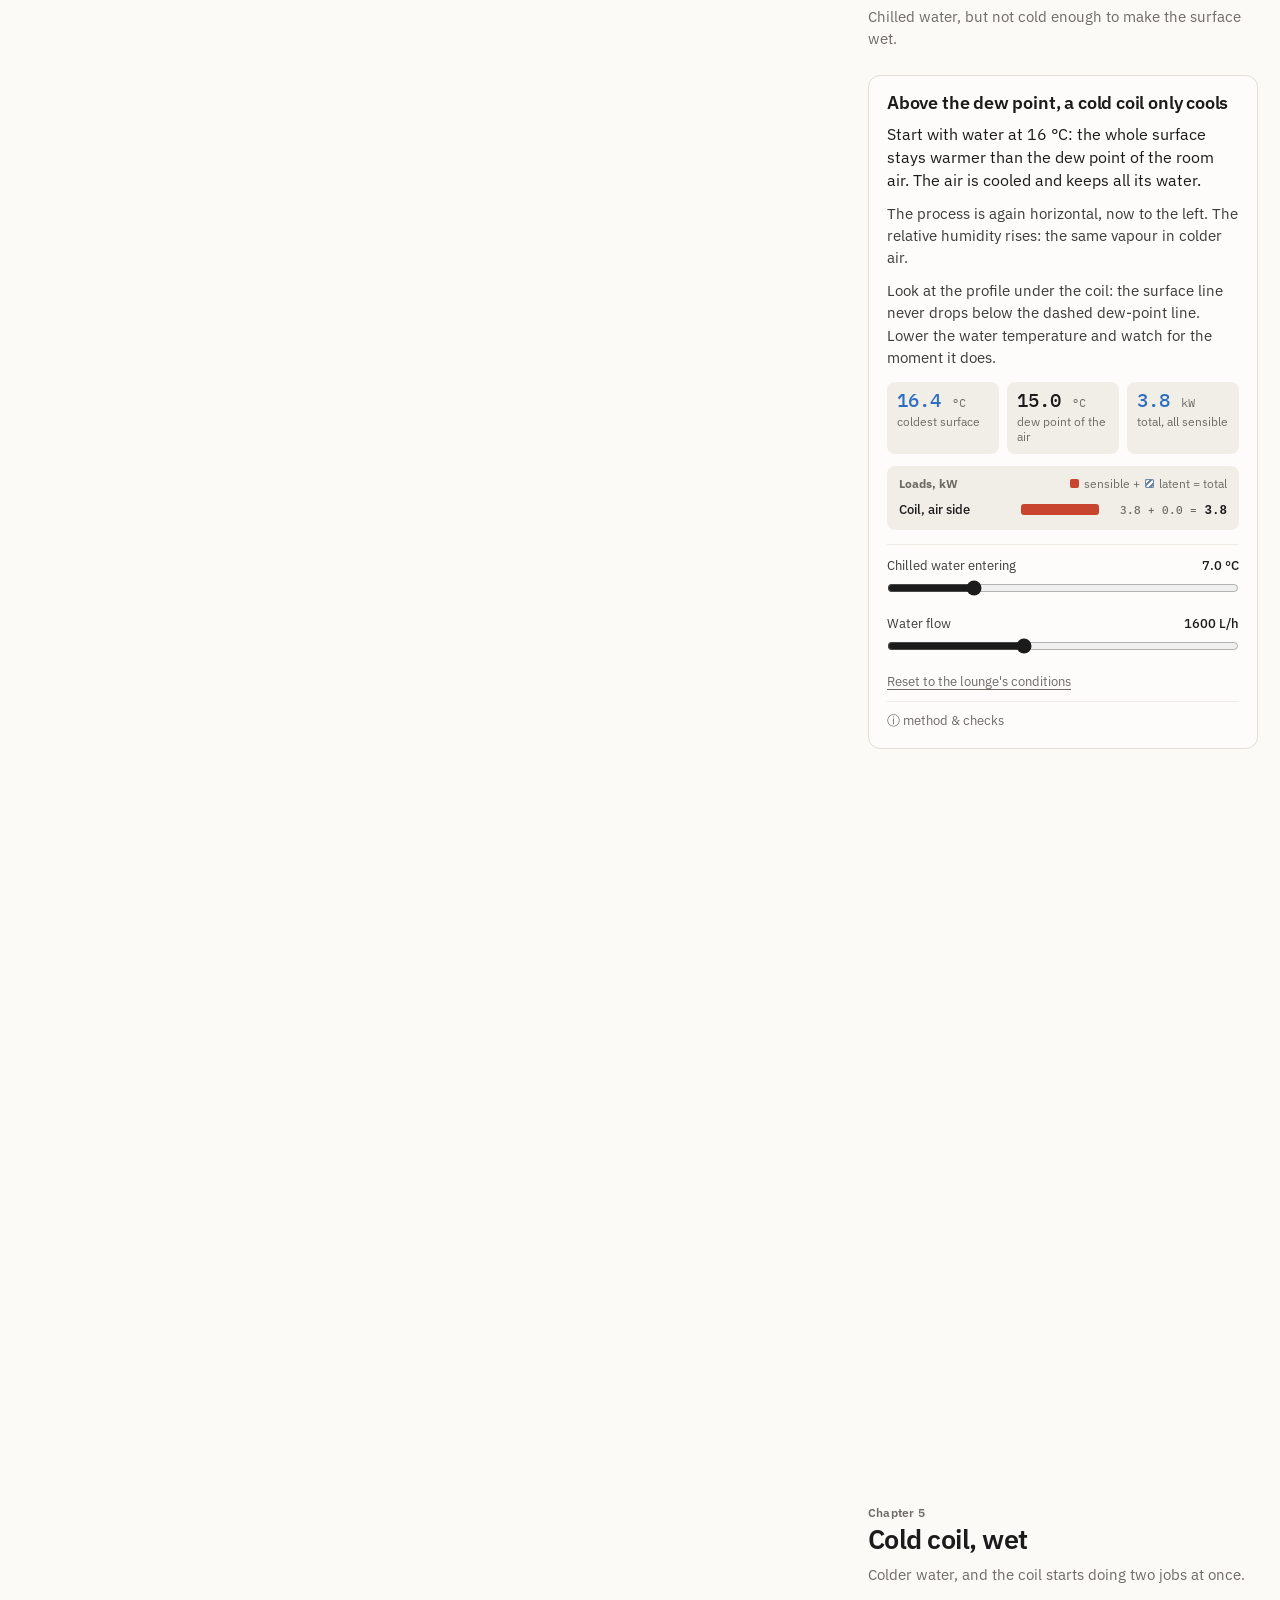
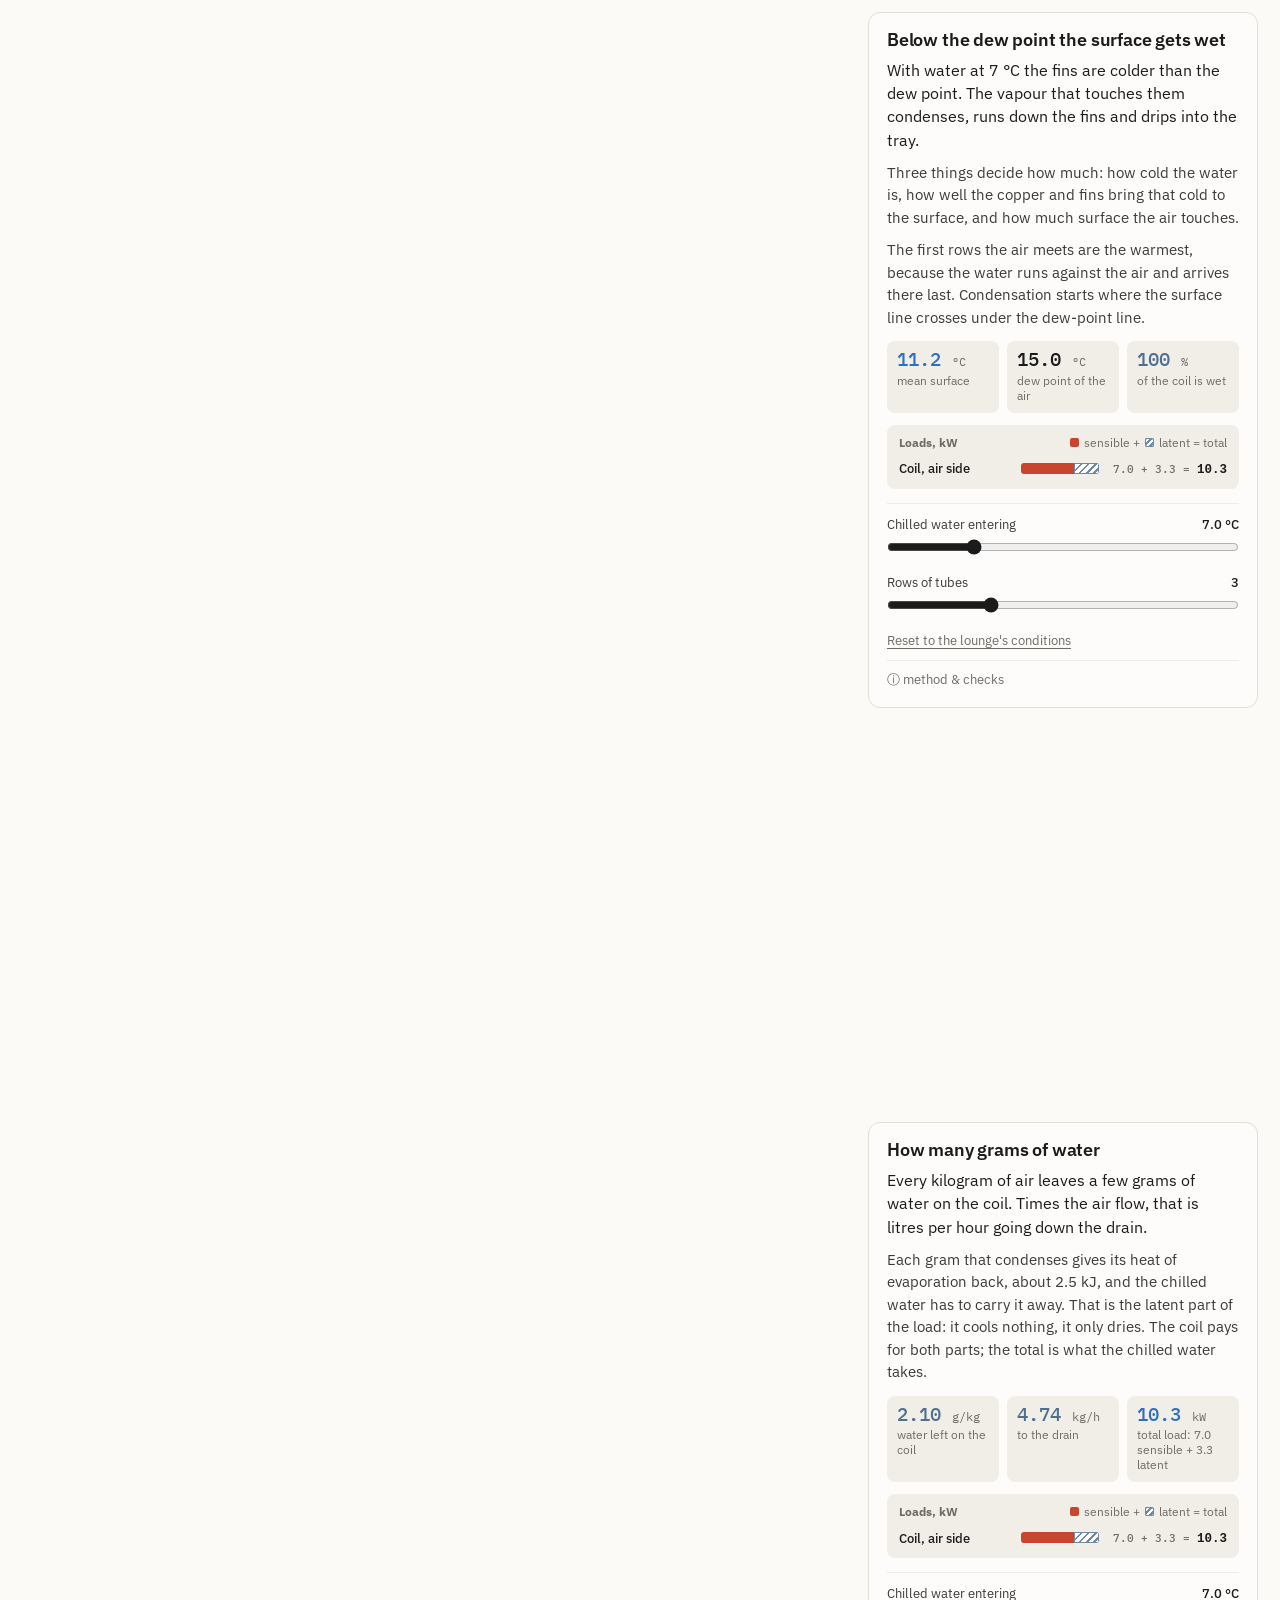
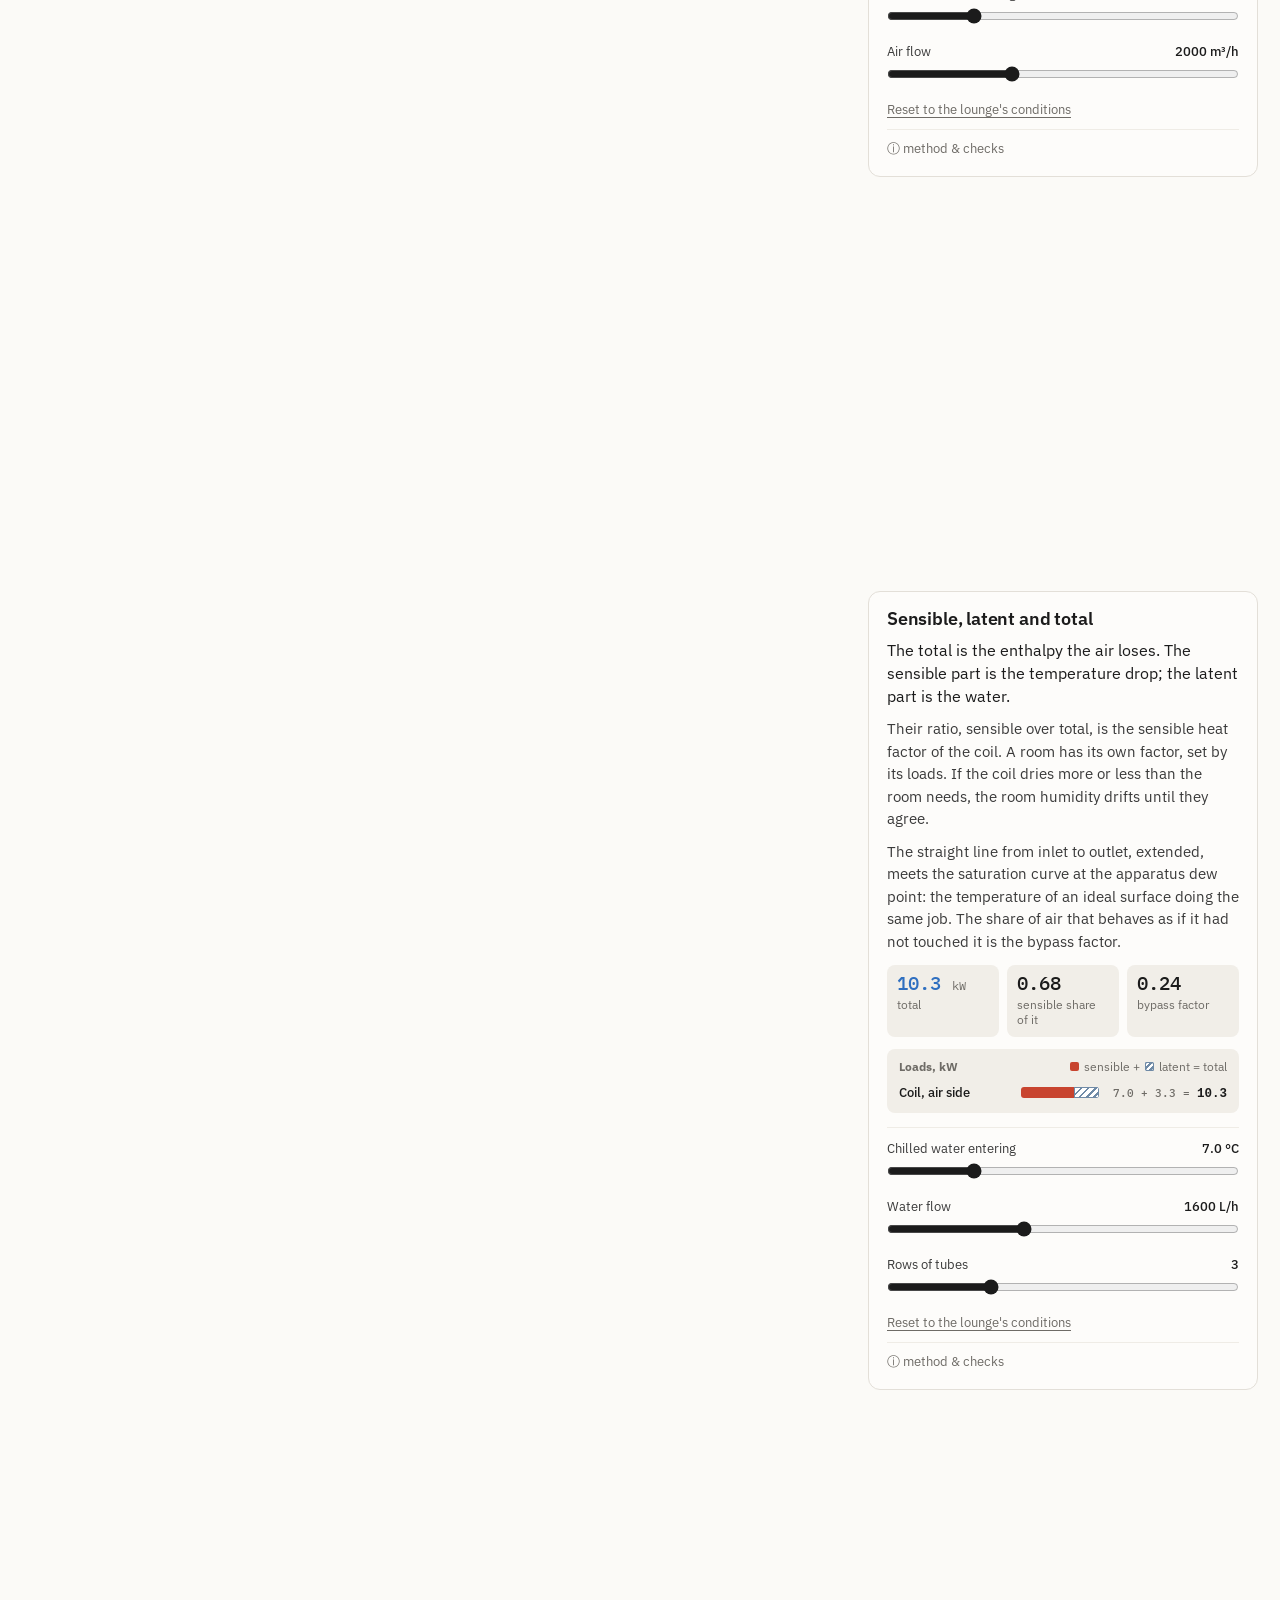
==== commit 2355f3b3: "Systems: zoomable psychrometric chart with a table of states and processes Zoom with buttons, Ctrl +" ====
--- a/systems.html
+++ b/systems.html
@@ -59,6 +59,30 @@
   #scene, #chart { position: absolute; inset: 0; width: 100%; height: 100%; display: block; }
   #chart { touch-action: none; }
   #viewSeg { display: none; }
+  /* ---- chart: zoom buttons and the table of numbers */
+  .zui { position: absolute; top: 30px; left: 10px; z-index: 2; display: flex; flex-direction: column; align-items: flex-start; gap: 6px; max-width: calc(100% - 20px); pointer-events: none; }
+  .zui > * { pointer-events: auto; }
+  .zbar { display: flex; gap: 4px; flex-wrap: wrap; }
+  .zbar button { height: 24px; min-width: 24px; padding: 0 8px; font-size: 11.5px; font-weight: 500; line-height: 1; border: 1px solid var(--line); border-radius: 6px; background: var(--surface); color: var(--ink-2); }
+  .zbar button:hover:not(:disabled) { background: var(--hover); }
+  .zbar button[aria-pressed="true"] { background: var(--ink); border-color: var(--ink); color: #fff; }
+  .zbar button:disabled { opacity: .4; cursor: default; }
+  .ztab { background: rgba(253,252,250,.94); border: 1px solid var(--line); border-radius: 8px; padding: 5px 8px 6px; overflow: auto; max-width: 100%; box-shadow: 0 1px 3px rgba(40,32,20,.05); }
+  .ztab table { border-collapse: collapse; font-size: 11px; width: 100%; }
+  .ztab table + table { margin-top: 5px; border-top: 1px solid var(--line); }
+  .ztab th { text-align: left; font-weight: 500; padding: 2px 10px 2px 0; white-space: nowrap; }
+  .ztab th span { display: inline-block; max-width: 118px; overflow: hidden; text-overflow: ellipsis; vertical-align: bottom; }
+  .ztab td { text-align: right; padding: 2px 0 2px 10px; font-family: "IBM Plex Mono", ui-monospace, monospace; font-variant-numeric: tabular-nums; white-space: nowrap; }
+  .ztab thead th, .ztab thead td { font-family: inherit; font-size: 10px; font-weight: 400; color: var(--muted); padding-top: 3px; }
+  .ztab th i { display: inline-block; width: 7px; height: 7px; border-radius: 50%; border: 1.5px solid; margin-right: 6px; }
+  .ztab th i.ln { width: 10px; height: 3px; border: 0; border-radius: 2px; vertical-align: middle; }
+  .ztab tbody.st tr { cursor: zoom-in; }
+  .ztab tbody.st tr.on, .ztab tbody.st tr:hover { background: var(--chip); }
+  .ztab.wide { display: flex; flex-wrap: wrap; align-items: flex-start; gap: 0 20px; }
+  .ztab.wide table { width: auto; }
+  .ztab.wide table + table { margin-top: 0; border-top: 0; }
+  .ztab.wide .zd { flex-basis: 100%; max-width: none; }
+  .ztab .zd { margin: 5px 0 0; padding-top: 4px; border-top: 1px solid var(--line); font-size: 10.5px; line-height: 1.35; color: var(--muted); max-width: 250px; }
   @media (min-width: 1700px) { #views { grid-template-columns: minmax(0, 1.25fr) minmax(0, 1fr); grid-template-rows: 1fr; } }
 
   /* ---- balance bar: total = sensible + latent */
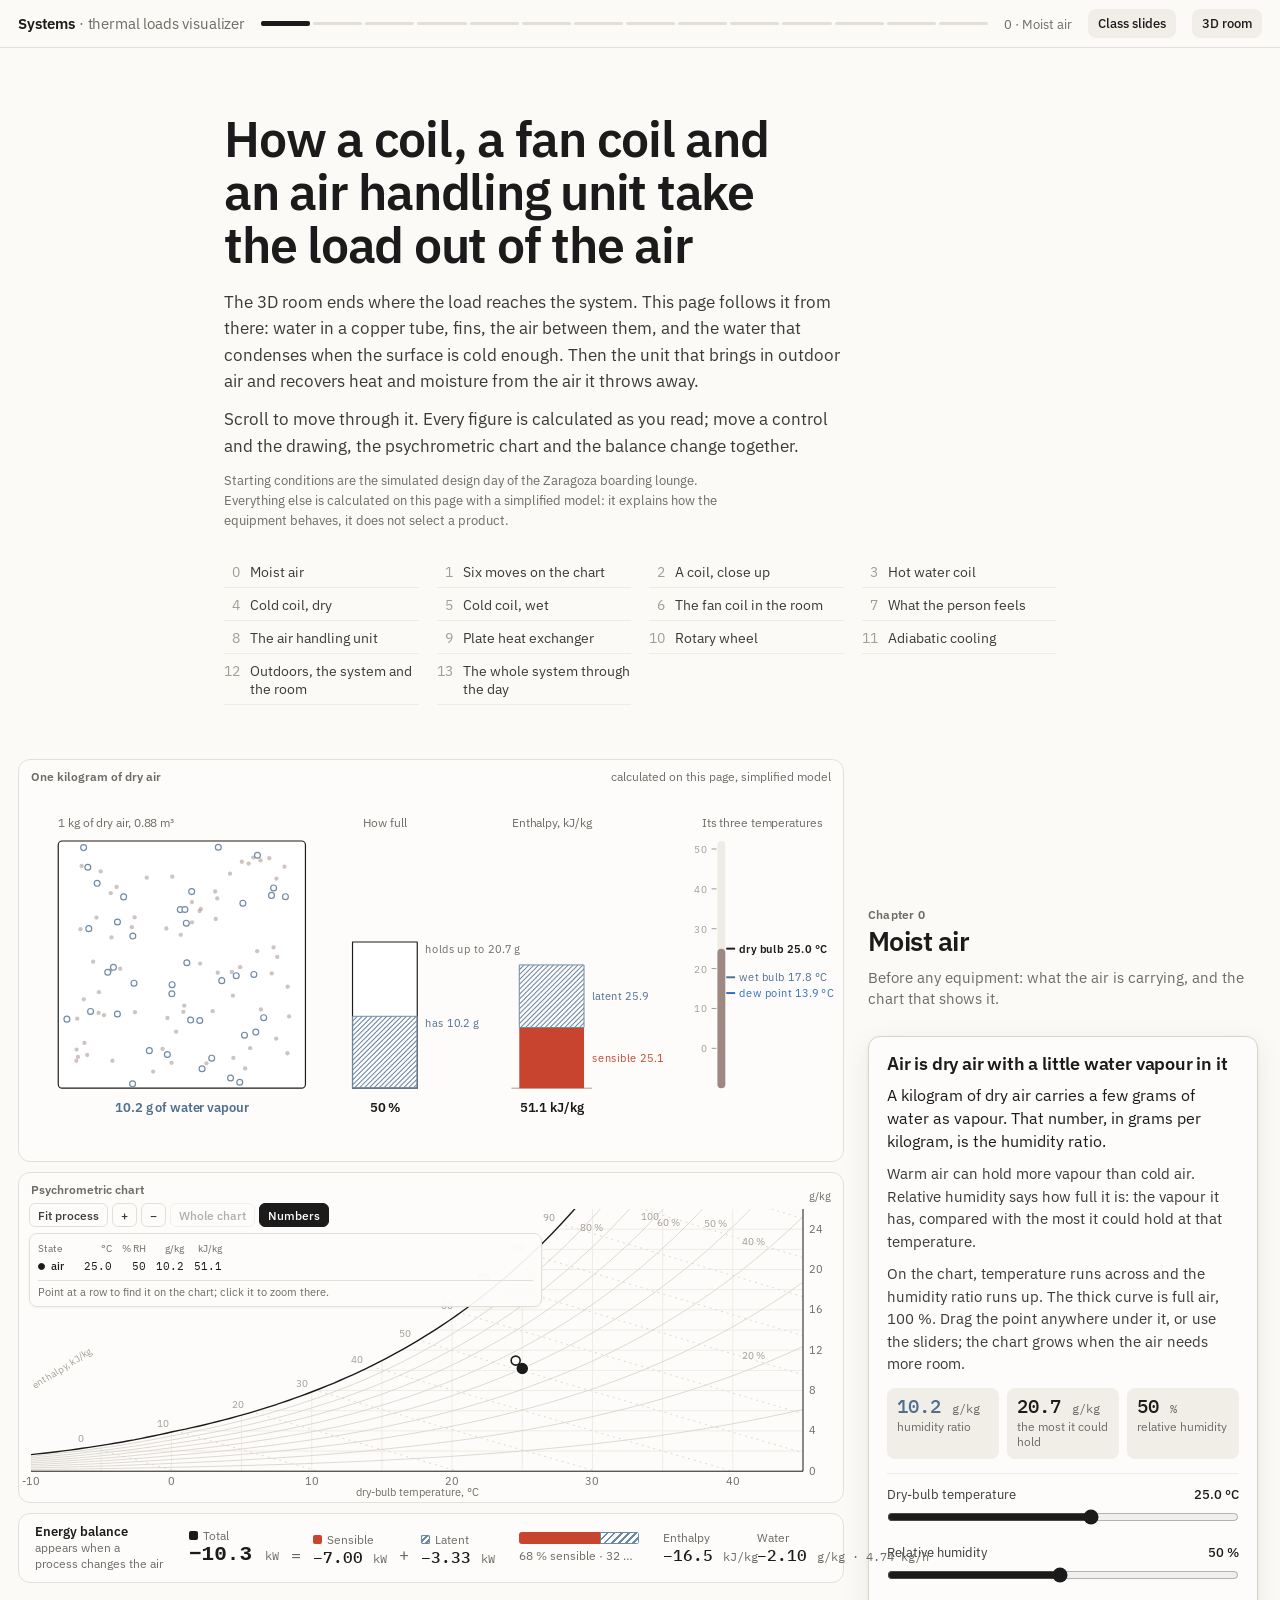
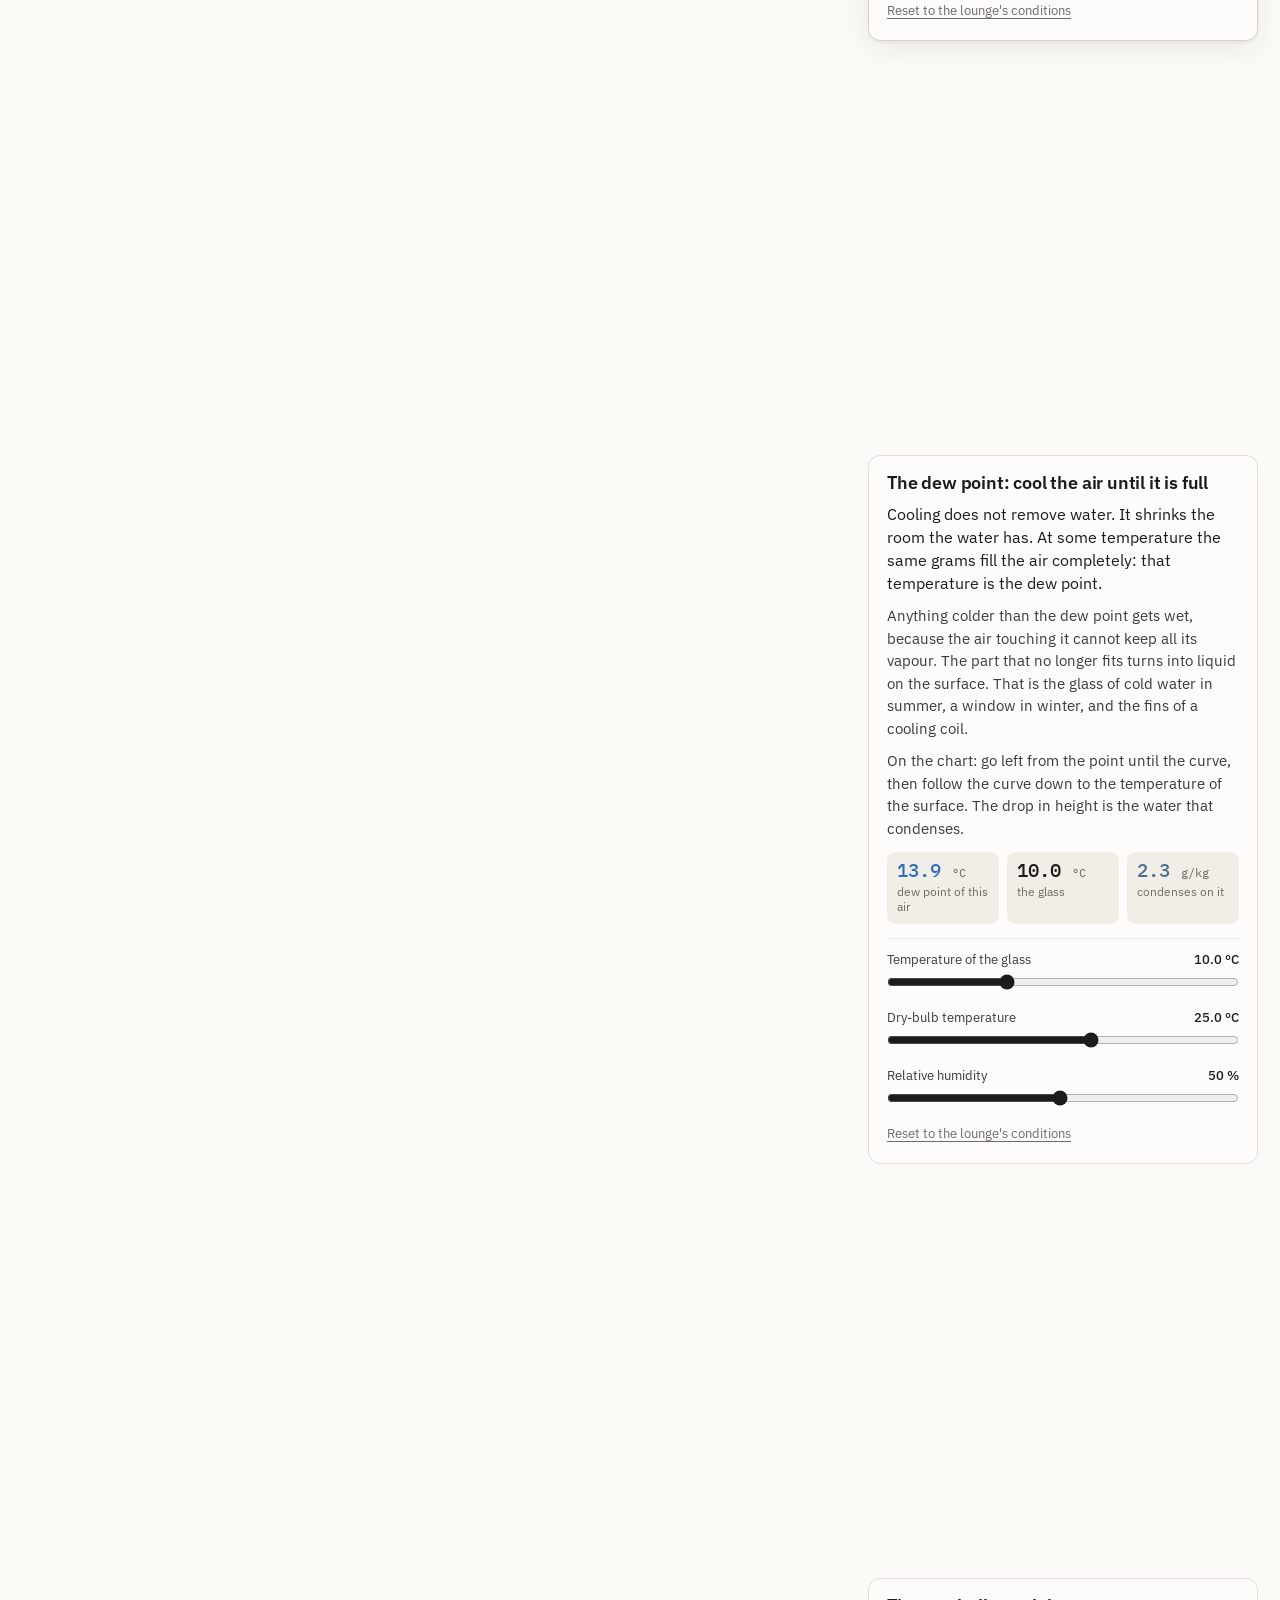
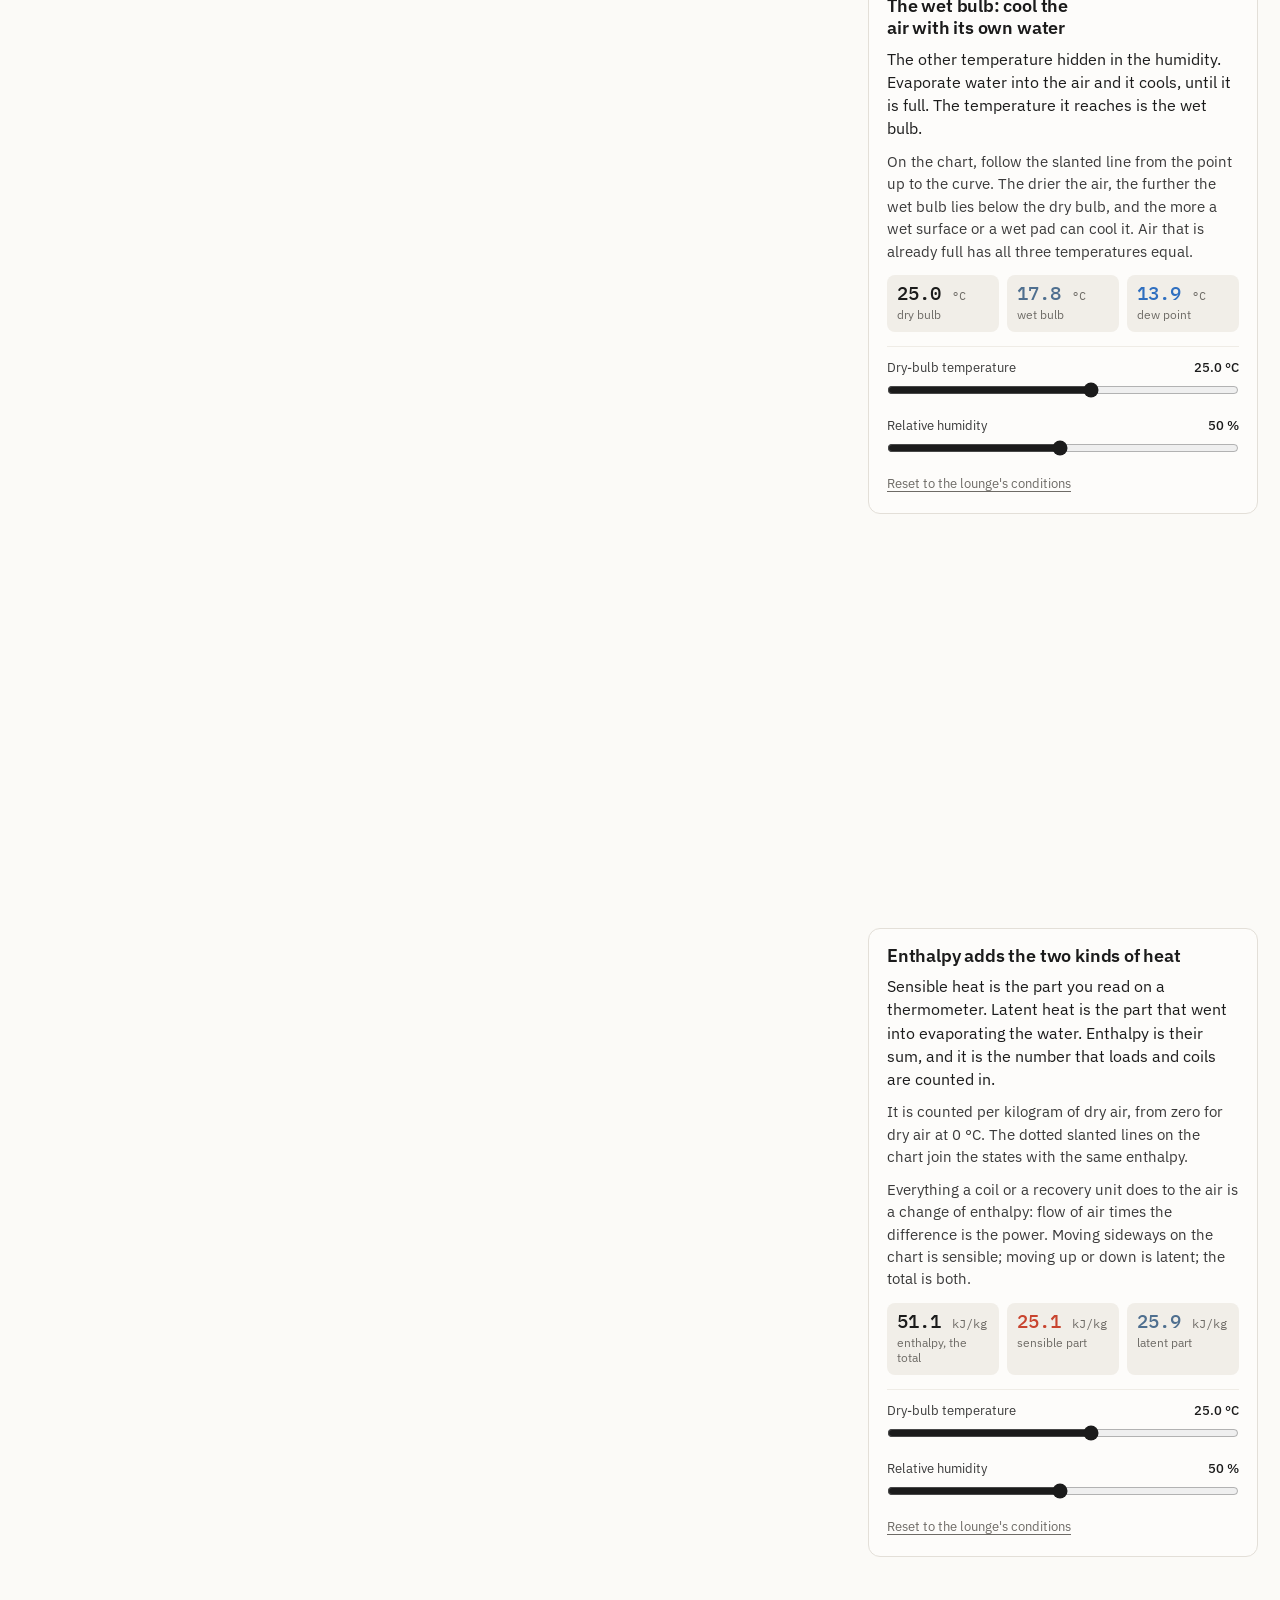
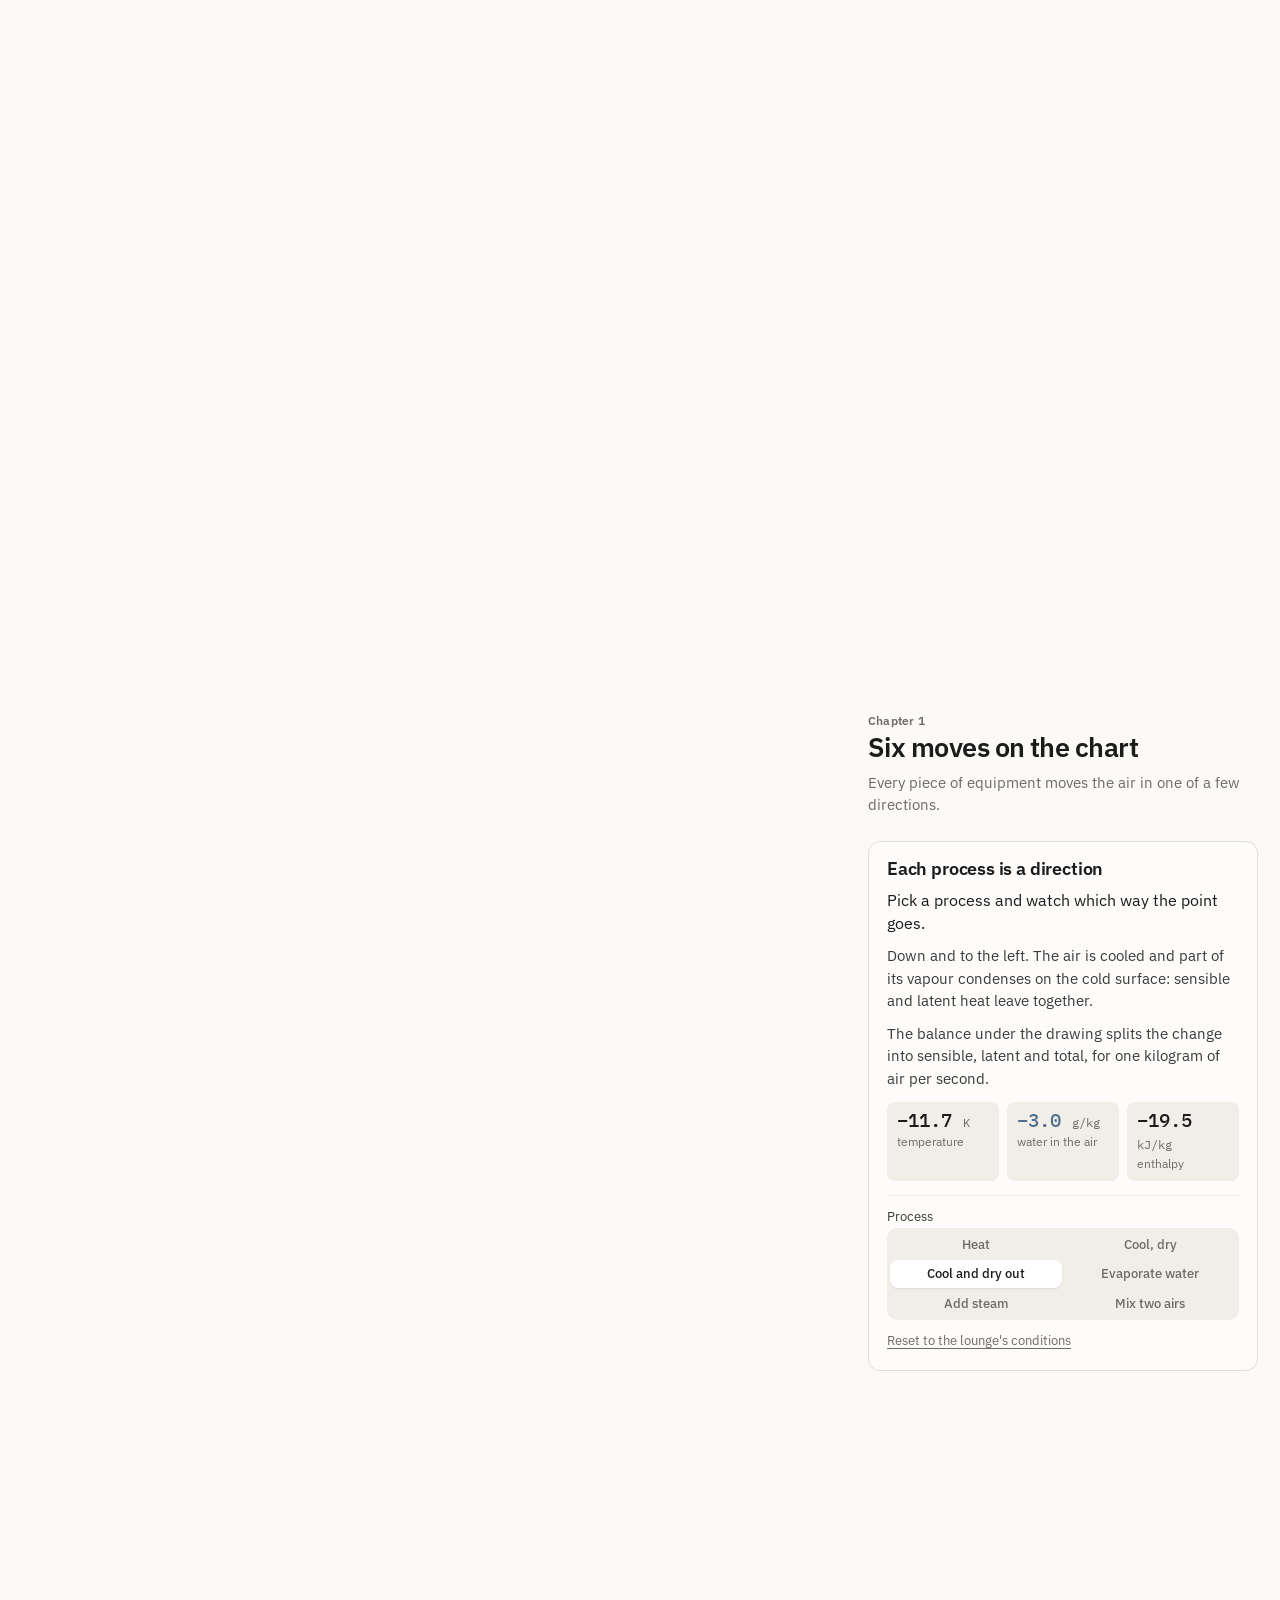
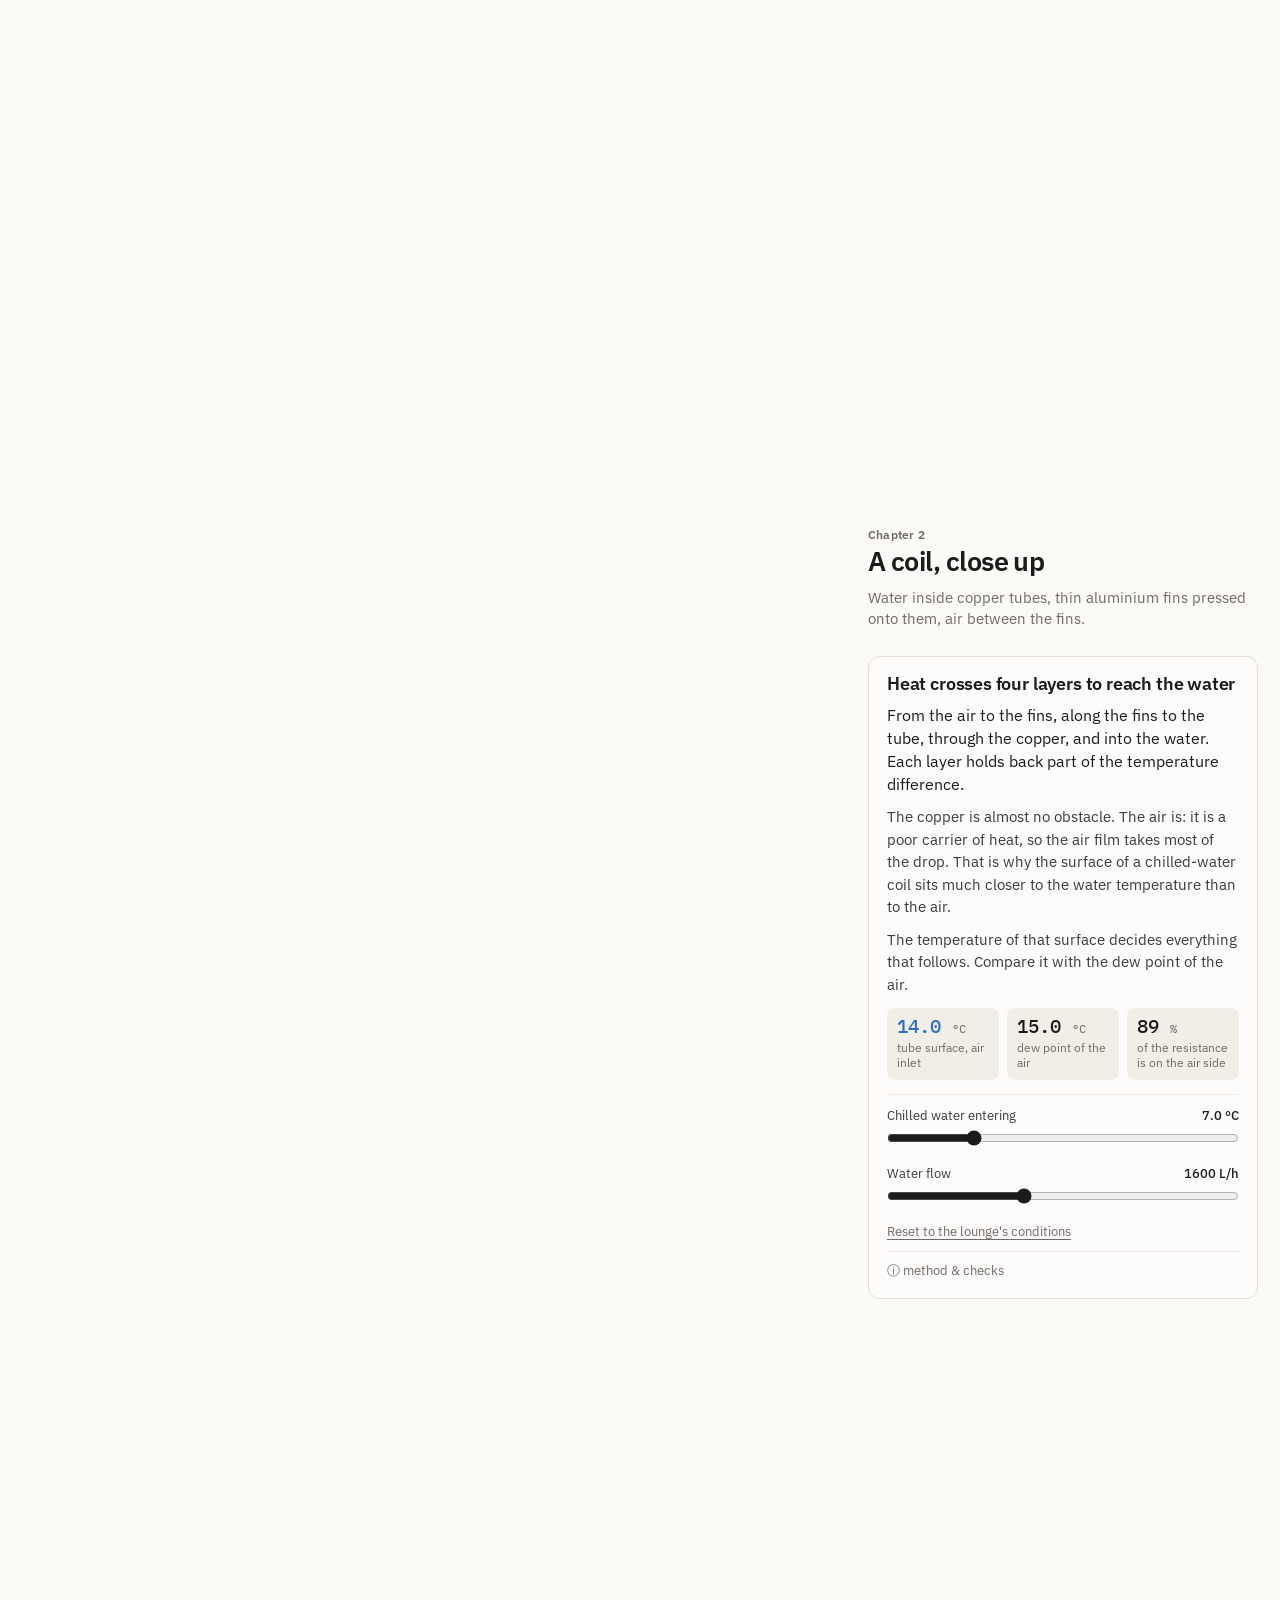
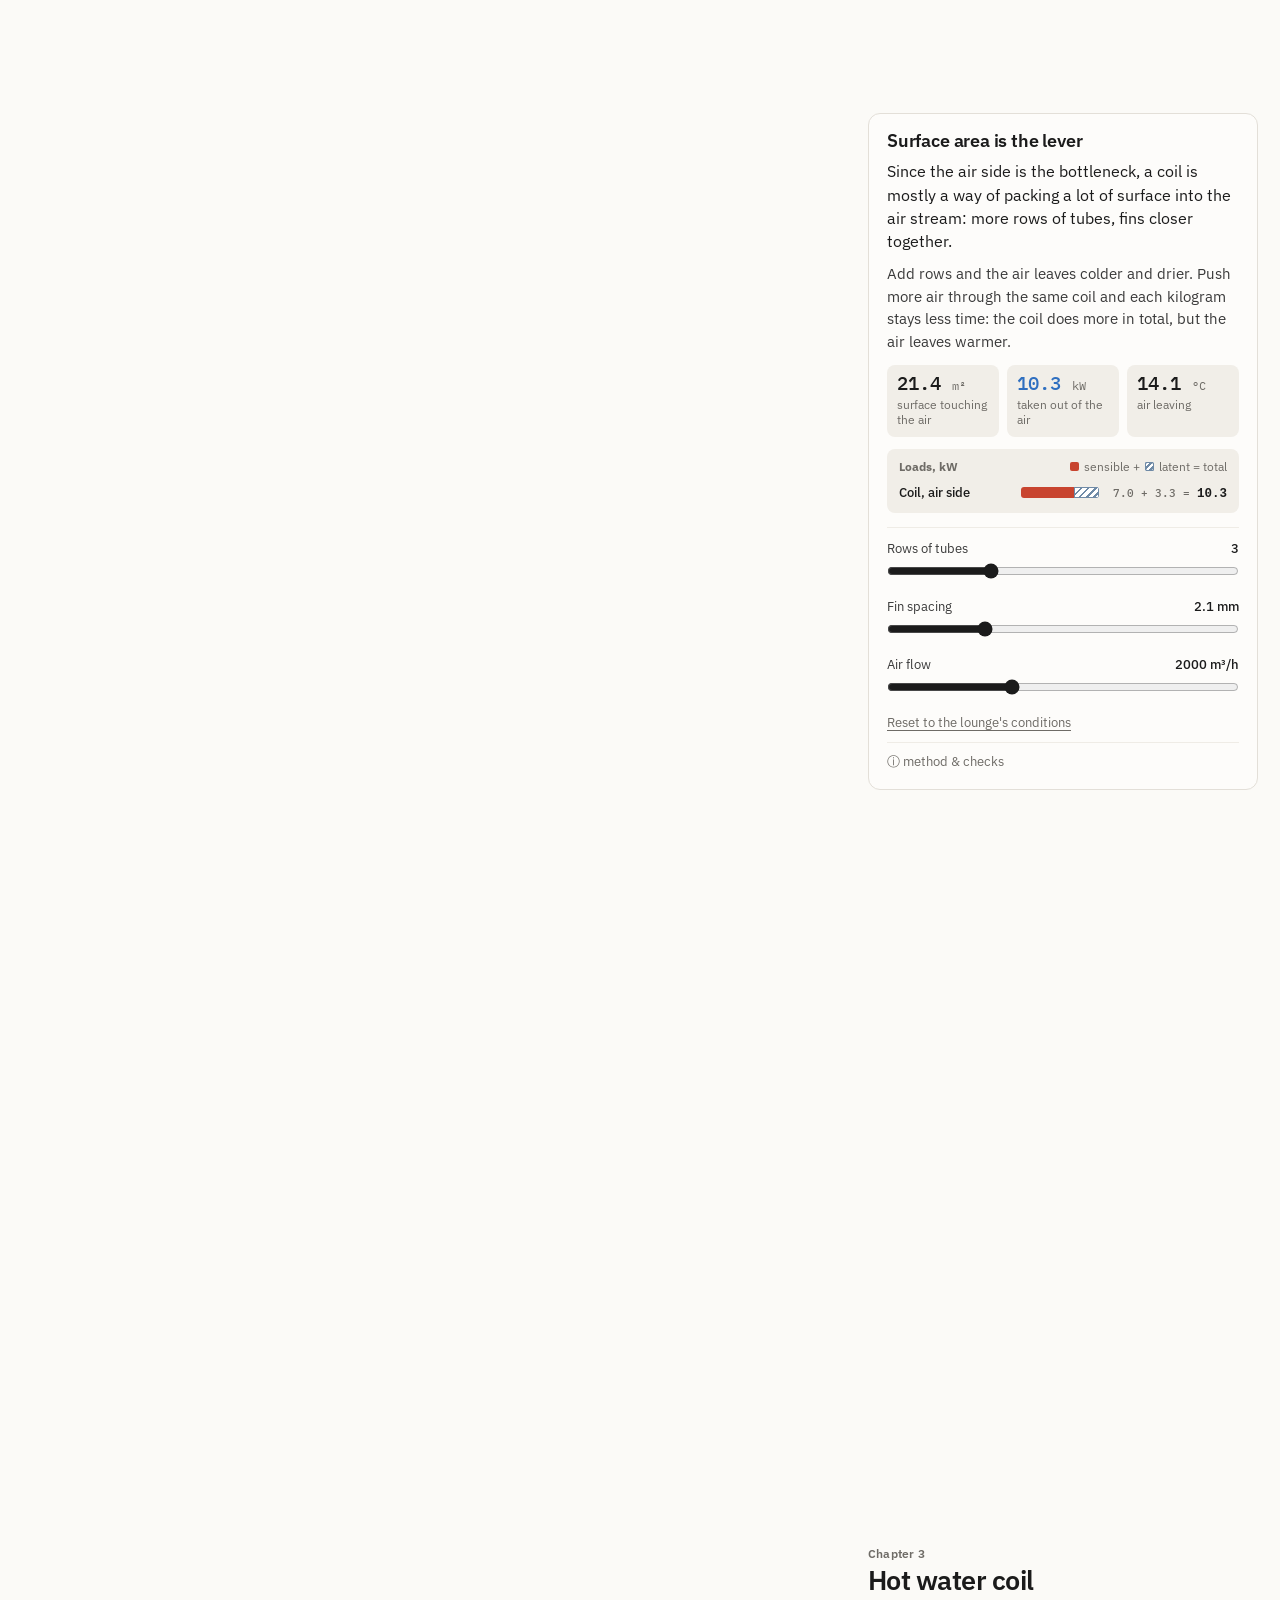
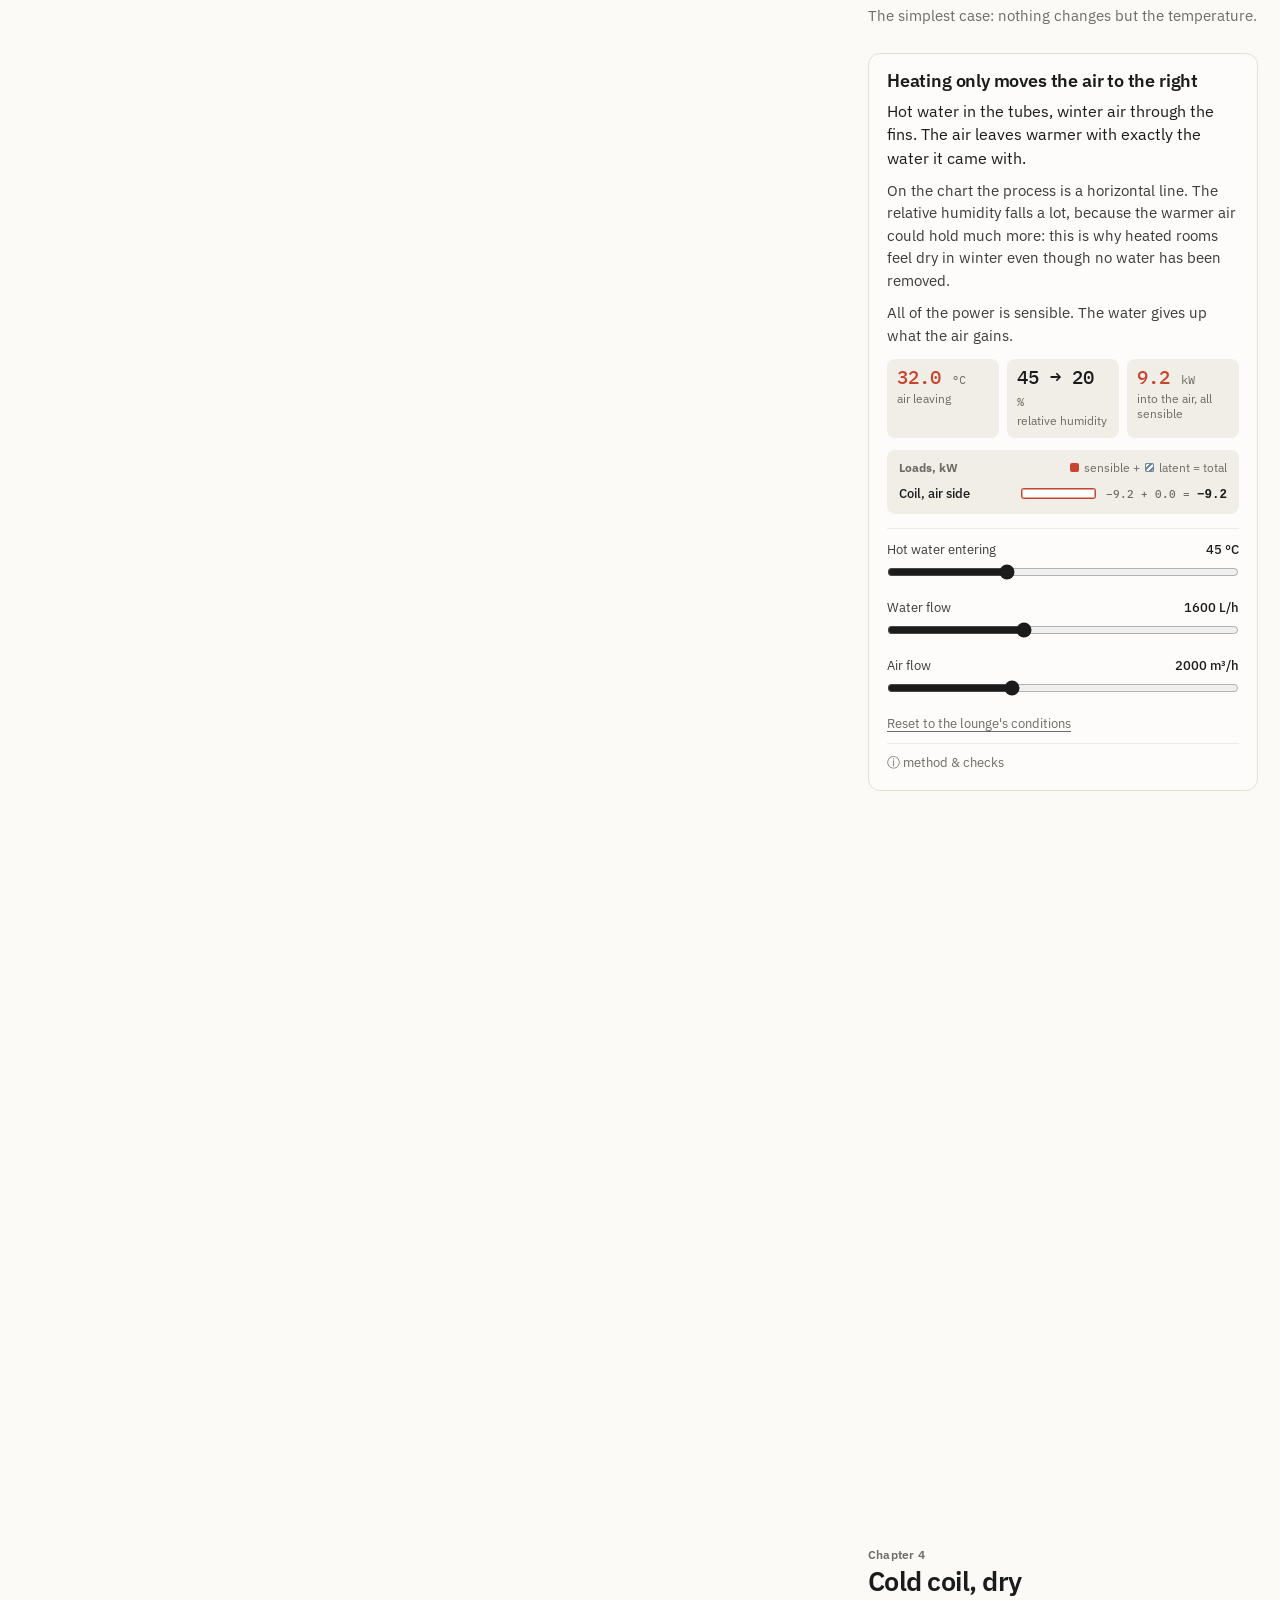
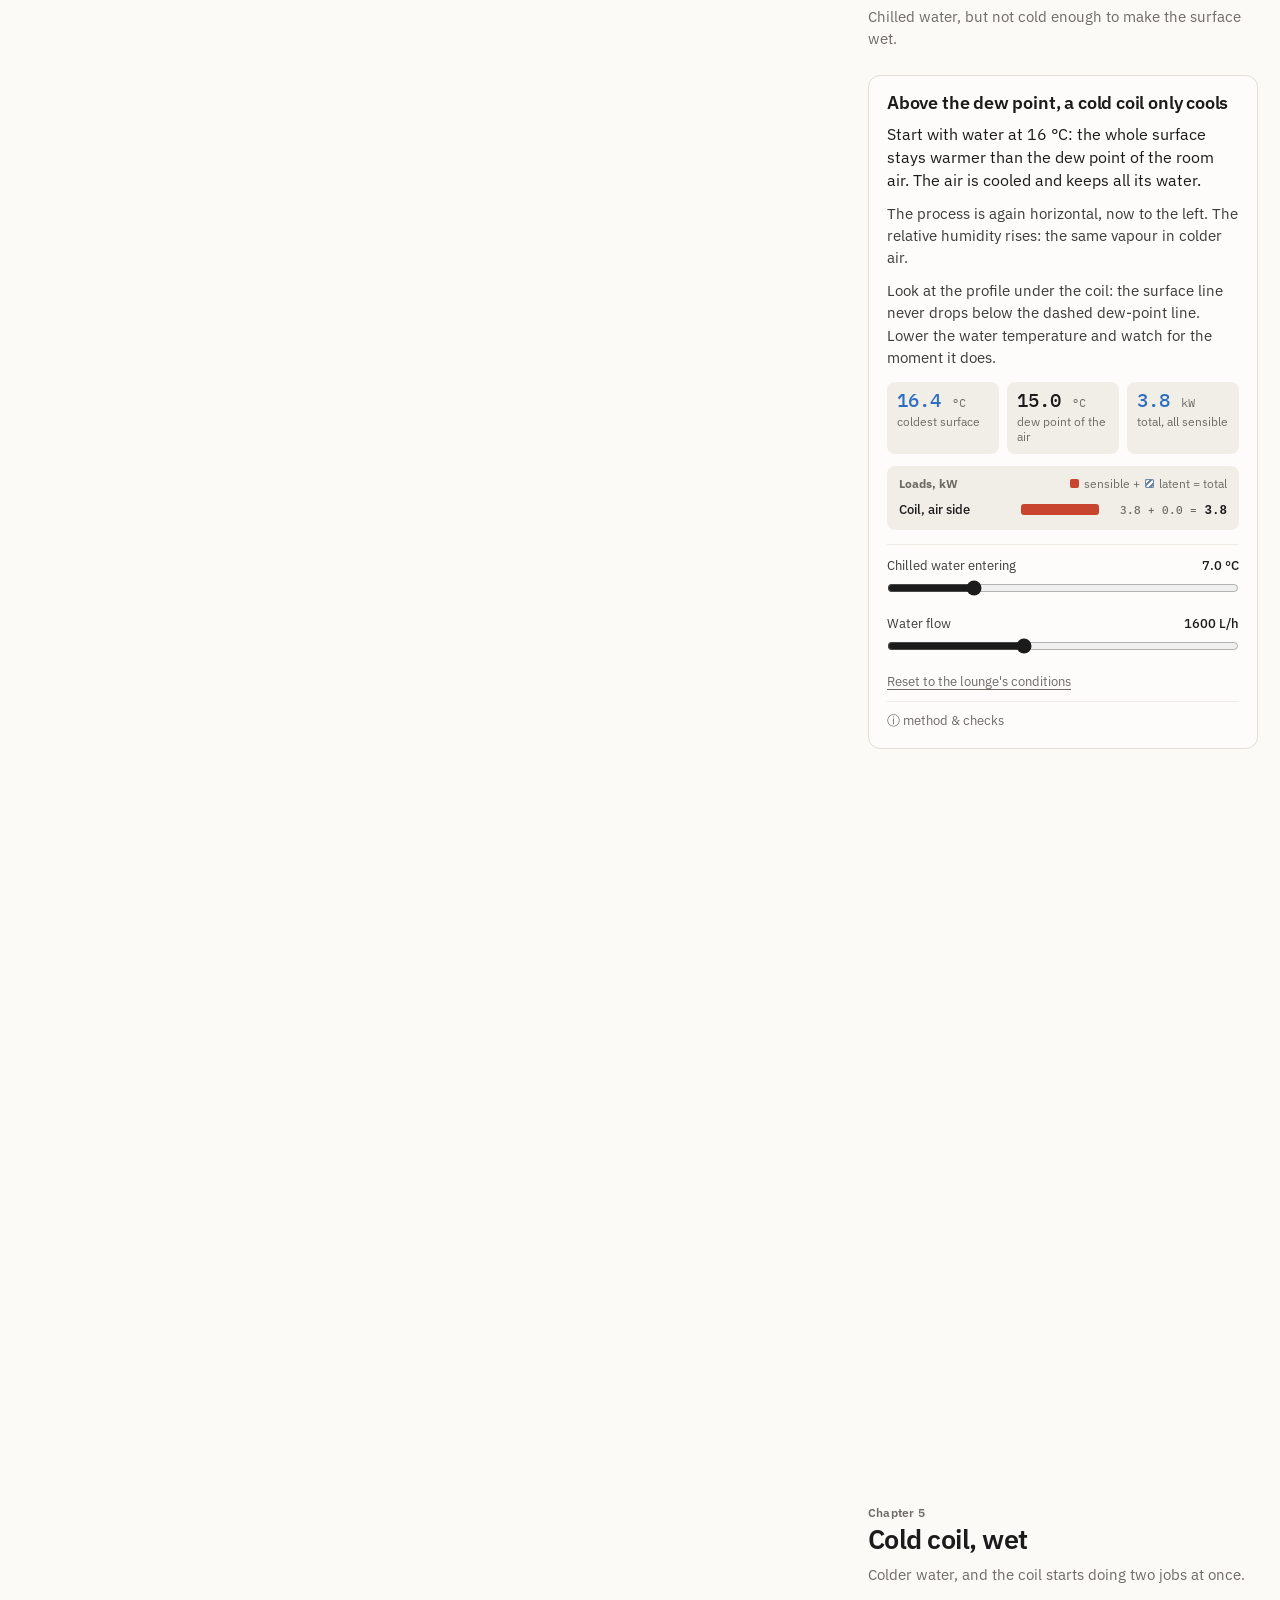
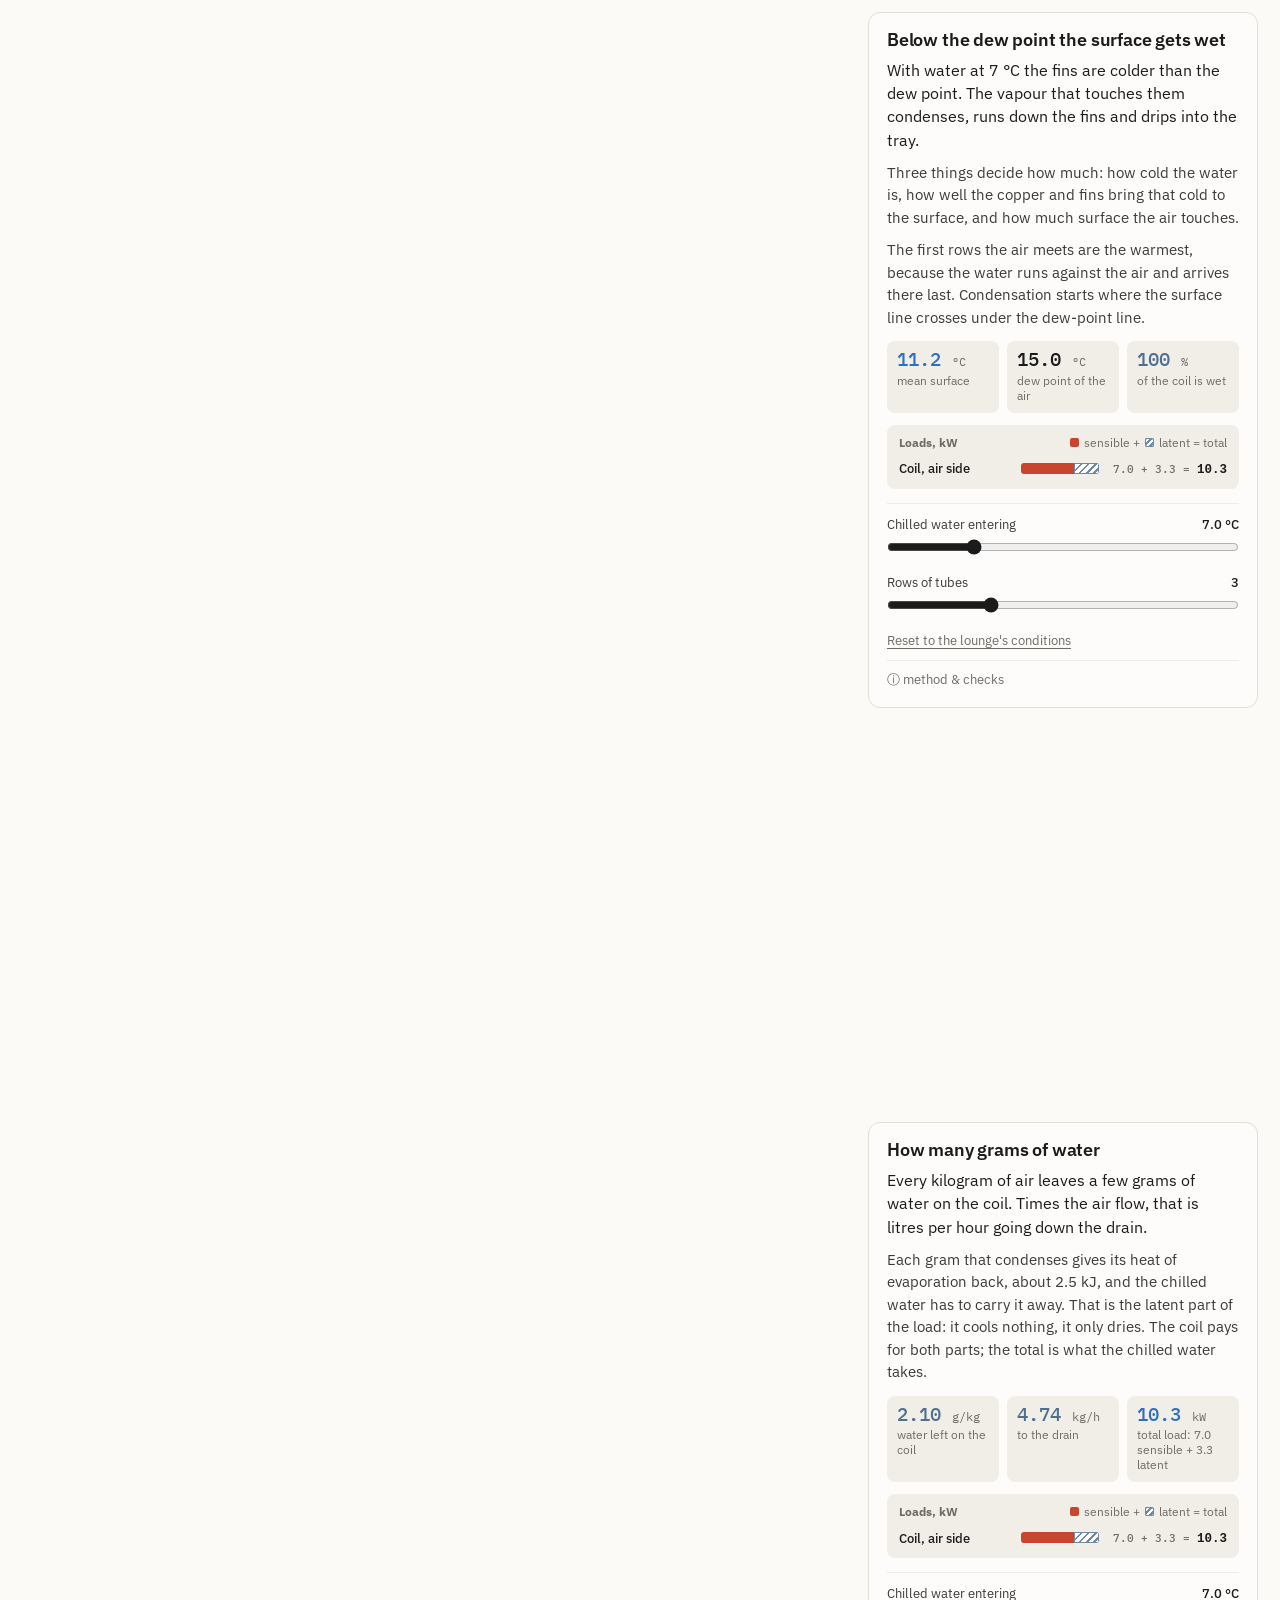
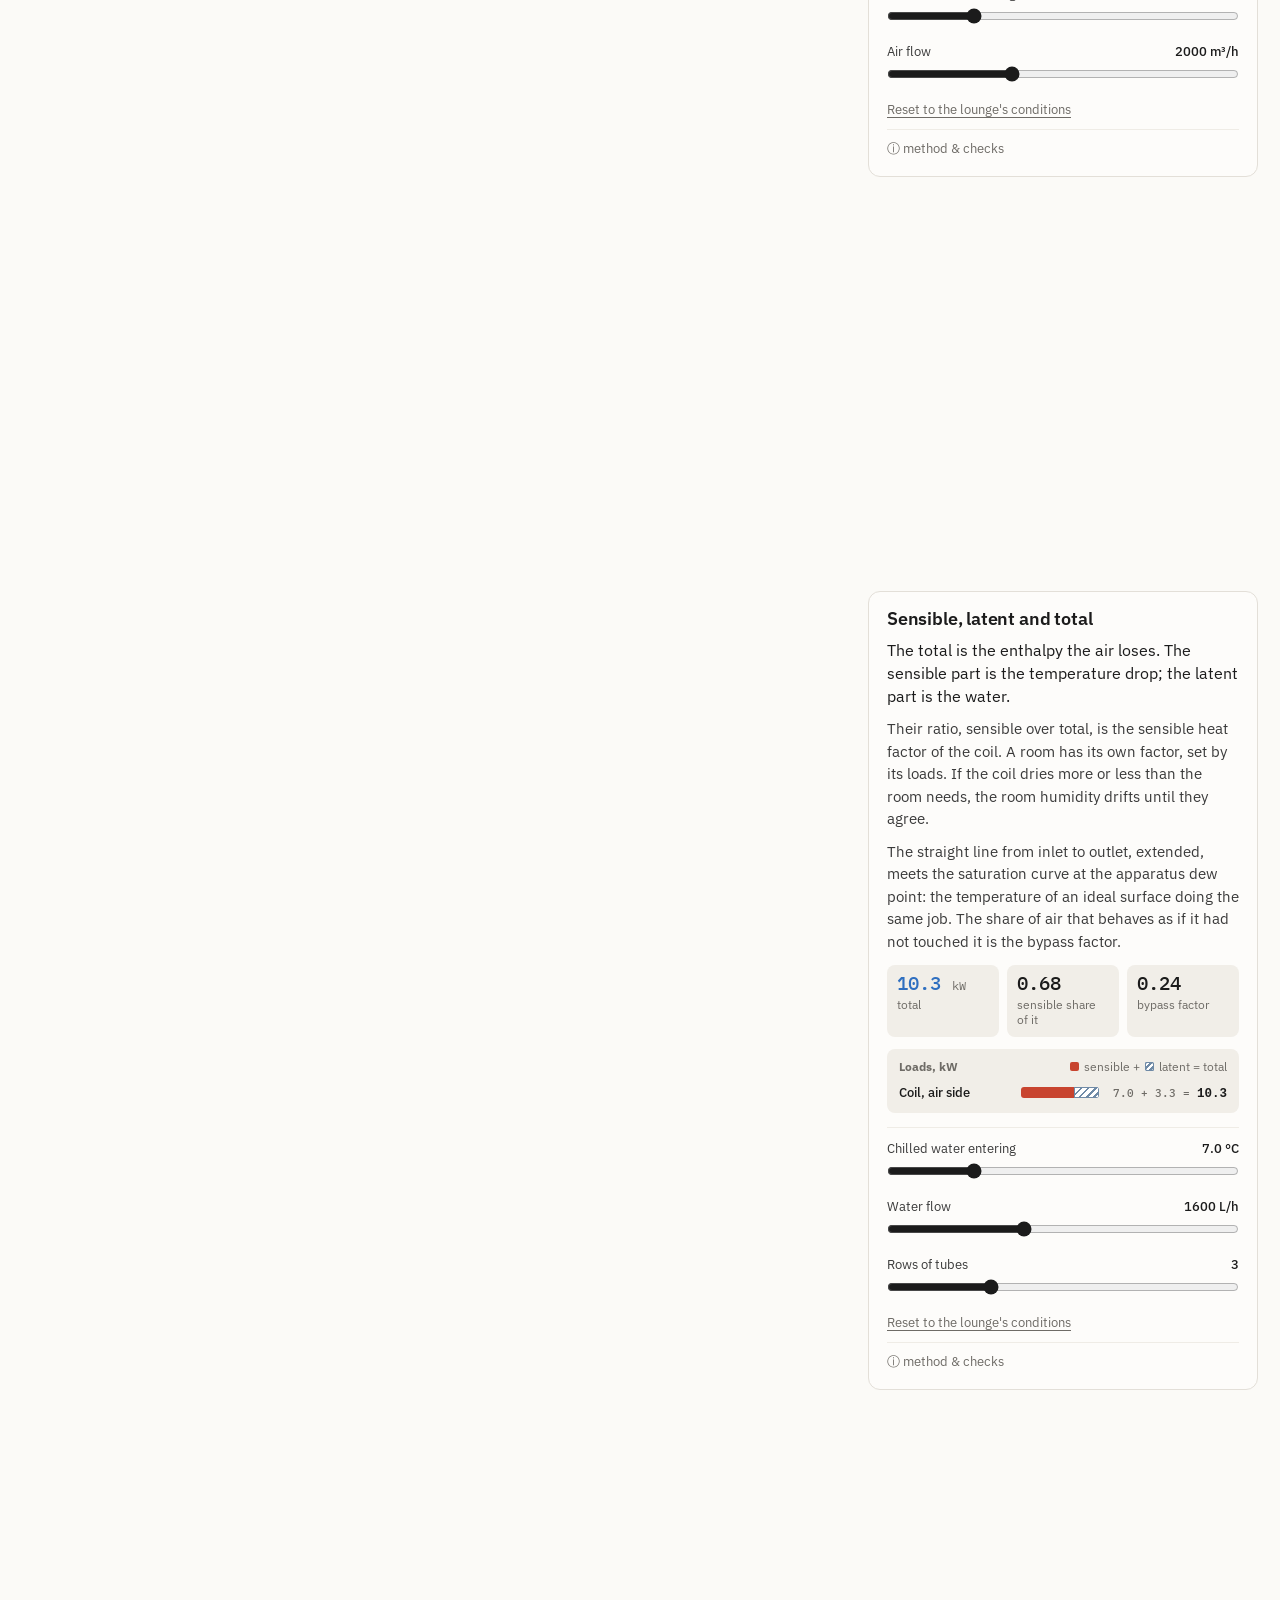
==== commit c59dcda0: "Add the class slides: psychrometrics and HVAC systems Reveal.js deck for one 2-hour class of Airport" ====
--- a/systems.html
+++ b/systems.html
@@ -202,6 +202,7 @@
   <div class="brand">Systems <span>· thermal loads visualizer</span></div>
   <nav id="dots" aria-label="Chapters"></nav>
   <div id="where"></div>
+  <a class="back" href="class/">Class slides</a>
   <a class="back" href="index.html">3D room</a>
 </header>
 
